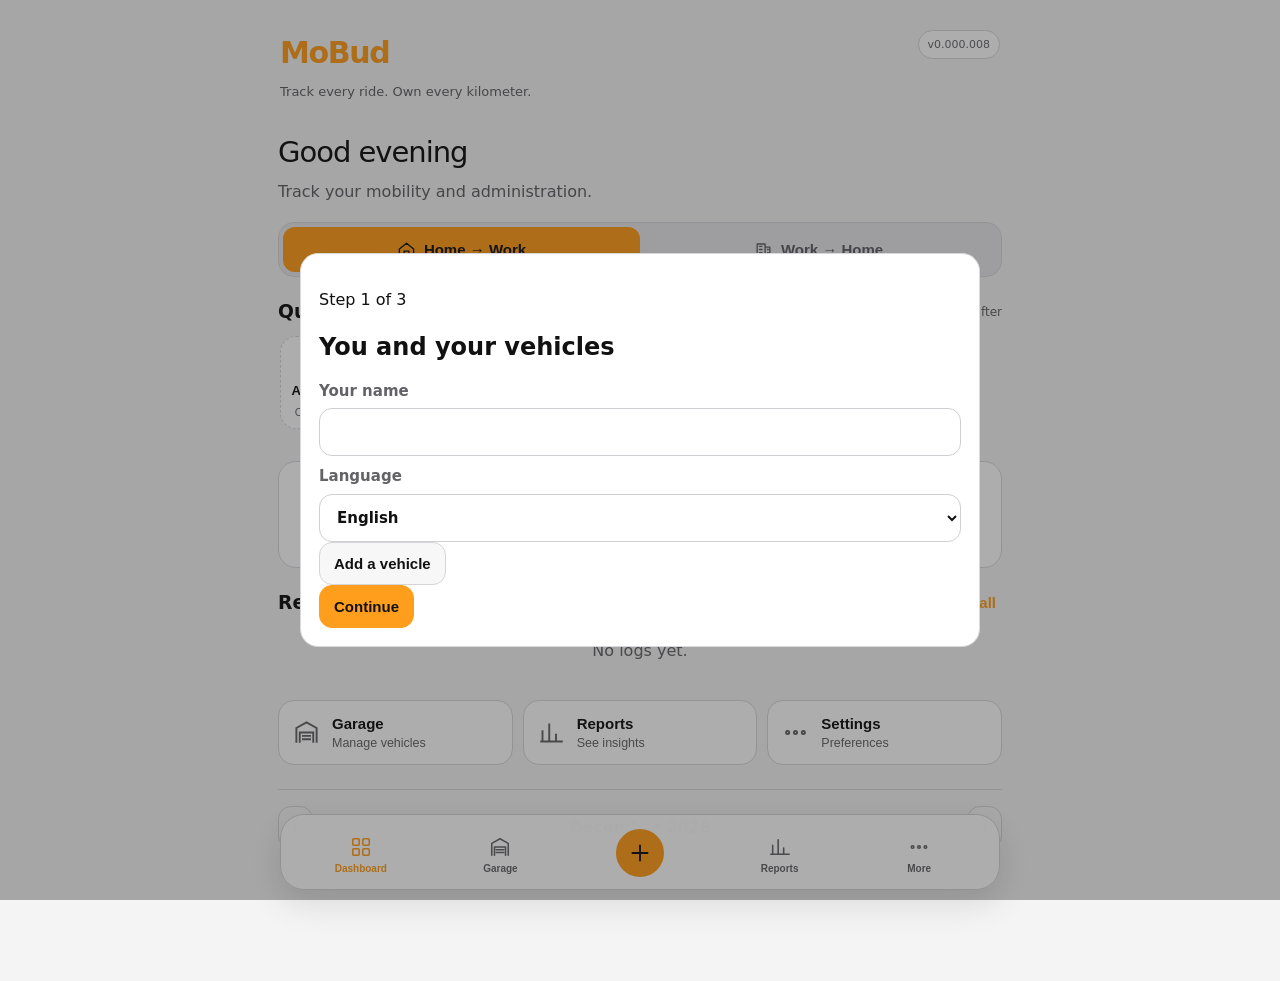
==== app/index.html @ 1fbdd33f "Launch v0.000.008 geoptimaliseerde patch voor google drive cross-device sync; visuele errors in all" ====
<!doctype html>
<html lang="en">
<head>
<meta charset="utf-8"><meta name="viewport" content="width=device-width,initial-scale=1,viewport-fit=cover">
<meta name="theme-color" content="#111111"><script>(function(){try{var keys=['mobud-production-data-v0.000.008','mobud-production-data-v0.000.007','mobud-production-data-v0.000.006','mobud-production-data'];var pref='system';for(var i=0;i<keys.length;i++){var raw=localStorage.getItem(keys[i]);if(raw){var data=JSON.parse(raw);pref=(data&&data.settings&&data.settings.theme)||'system';break;}}var resolved=pref==='system'?(window.matchMedia&&matchMedia('(prefers-color-scheme: light)').matches?'light':'dark'):pref;document.documentElement.setAttribute('data-theme',resolved);document.documentElement.setAttribute('data-theme-preference',pref);document.documentElement.style.colorScheme=resolved;}catch(e){}})();</script><meta name="apple-mobile-web-app-capable" content="yes"><meta name="apple-mobile-web-app-status-bar-style" content="black-translucent">
<title>MoBud · v0.000.008</title><link rel="manifest" href="./manifest.json"><link rel="stylesheet" href="./styles.css?v=008-hf4"><style id="desktop-container-hotfix">
@media (min-width:621px){
  #app.app-shell{width:100%!important;max-width:760px!important;margin-left:auto!important;margin-right:auto!important;}
}
</style>
<script src="https://accounts.google.com/gsi/client" async defer></script>
</head>
<body>
<div id="installBanner" class="install-banner hidden" role="region" aria-label="Install MoBud">
  <div class="install-banner__text">Installeer eenvoudig als app</div>
  <div class="install-banner__actions">
    <button id="installLater" class="install-banner__later" type="button">Later</button>
    <button id="installNow" class="install-banner__install" type="button">Installeren</button>
  </div>
</div>
<svg class="svg-sprite" aria-hidden="true" focusable="false"><defs>
<symbol id="i-home" viewBox="0 0 24 24"><path d="M3 11.5 12 4l9 7.5v8a1.5 1.5 0 0 1-1.5 1.5h-15A1.5 1.5 0 0 1 3 19.5z"/><path d="M9 21v-7h6v7"/></symbol>
<symbol id="i-building" viewBox="0 0 24 24"><path d="M4 21V5h10v16M14 9h6v12M7 8h3M7 12h3M7 16h3M17 12h1M17 16h1M2 21h20"/></symbol>
<symbol id="i-bike" viewBox="0 0 24 24"><circle cx="5.5" cy="17.5" r="3.5"/><circle cx="18.5" cy="17.5" r="3.5"/><path d="m5.5 17.5 4-8h4l5 8M8 13h7M9.5 9.5 8 7h3M13.5 9.5l2-2"/></symbol>
<symbol id="i-ebike" viewBox="0 0 24 24"><circle cx="5.5" cy="17.5" r="3.5"/><circle cx="18.5" cy="17.5" r="3.5"/><path d="m5.5 17.5 4-8h4l5 8M8 13h7"/><path d="m13 3-3 5h3l-2 4 5-6h-3z"/></symbol>
<symbol id="i-car" viewBox="0 0 24 24"><path d="m4 16 1.5-6h13L20 16v4H4zM7 10l2-4h6l2 4M7 16h.01M17 16h.01"/><path d="M5 20v1M19 20v1"/></symbol>
<symbol id="i-motorcycle" viewBox="0 0 24 24"><circle cx="5" cy="17" r="3"/><circle cx="19" cy="17" r="3"/><path d="M8 17h4l3-6h3M10 17l-2-7h5l3 7M6 8h4"/></symbol>
<symbol id="i-train" viewBox="0 0 24 24"><rect x="5" y="3" width="14" height="15" rx="3"/><path d="M8 7h8M8 12h.01M16 12h.01M8 21l2-3M16 18l2 3M7 21h10"/></symbol>
<symbol id="i-walk" viewBox="0 0 24 24"><circle cx="13" cy="4" r="2"/><path d="m11 9 3 2 2 4M11 9l-2 5-3 3M14 11l-2 5-1 5M16 15l3 4"/></symbol>
<symbol id="i-grid" viewBox="0 0 24 24"><rect x="3" y="3" width="7" height="7" rx="1"/><rect x="14" y="3" width="7" height="7" rx="1"/><rect x="3" y="14" width="7" height="7" rx="1"/><rect x="14" y="14" width="7" height="7" rx="1"/></symbol>
<symbol id="i-garage" viewBox="0 0 24 24"><path d="M3 21V8l9-5 9 5v13M6 21v-9h12v9M8 15h8M8 18h8"/></symbol>
<symbol id="i-chart" viewBox="0 0 24 24"><path d="M4 20V10M10 20V4M16 20v-7M22 20H2"/></symbol>
<symbol id="i-more" viewBox="0 0 24 24"><circle cx="5" cy="12" r="1.4"/><circle cx="12" cy="12" r="1.4"/><circle cx="19" cy="12" r="1.4"/></symbol>
<symbol id="i-plus" viewBox="0 0 24 24"><path d="M12 5v14M5 12h14"/></symbol>
<symbol id="i-clock" viewBox="0 0 24 24"><circle cx="12" cy="12" r="9"/><path d="M12 7v5l3 2"/></symbol>
<symbol id="i-road" viewBox="0 0 24 24"><path d="M8 21 10 3M16 21 14 3M12 19v-3M12 12V9M12 5V3"/></symbol>
<symbol id="i-receipt" viewBox="0 0 24 24"><path d="M6 3h12v18l-3-2-3 2-3-2-3 2zM9 8h6M9 12h6M9 16h4"/></symbol>
<symbol id="i-plane" viewBox="0 0 24 24"><path d="M2 16l20-8-7 7v5l-3 1-2-5-4 2z"/></symbol><symbol id="i-helicopter" viewBox="0 0 24 24"><path d="M4 14h13l3-3M7 14l2-5h6l3 5M3 18h15M12 9V5M7 5h10"/></symbol></defs></svg>

<div id="updateBanner" class="update-banner hidden"><strong>New MoBud version available</strong><button id="applyUpdate" class="primary small">Update now</button></div>
<div id="app" class="app-shell">
<header class="topbar"><div><p class="brand">MoBud</p><p class="tagline">Track every ride. Own every kilometer.</p></div><div class="top-actions"><span class="version-pill">v0.000.008</span></div></header>
<main>
<section id="screen-dashboard" class="screen active">
<div class="dashboard-intro"><p id="greeting" class="dashboard-greeting">Good morning</p><p class="muted">Track your mobility and administration.</p></div>
<div class="commute-panel" data-tutorial="commute-panel"><div class="segmented commute-segment"><button id="dirHomeWork" class="active" data-tutorial="direction-toggle"><svg><use href="#i-home"/></svg><span>Home → Work</span></button><button id="dirWorkHome"><svg><use href="#i-building"/></svg><span>Work → Home</span></button></div></div>
<section class="dashboard-section"><div class="section-head"><h3>Quick commute</h3><span class="muted microcopy">Tap once, adjust after</span></div><div id="quickVehicles" class="quick-vehicle-row" data-tutorial="quick-log"></div></section>
<section class="stats-strip"><div class="stat"><svg><use href="#i-road"/></svg><strong id="statKm">0</strong><span>This month</span></div><div class="stat"><svg><use href="#i-clock"/></svg><strong id="statTrips">0</strong><span>Trips</span></div><div class="stat"><svg><use href="#i-receipt"/></svg><strong id="statCost">€0</strong><span>Costs</span></div><div class="stat"><svg><use href="#i-receipt"/></svg><strong id="statReceipts">0</strong><span>Receipts</span></div></section>
<section class="recent-section"><div class="section-head"><h3>Recent rides</h3><button id="viewAllLogs" class="text-link" data-tutorial="open-calendar">View all</button></div><div id="recentList" class="recent-list empty-state">No logs yet.</div></section>
<div class="dashboard-links"><button class="dashboard-link" data-jump="garage"><svg><use href="#i-garage"/></svg><span><strong>Garage</strong><small>Manage vehicles</small></span></button><button class="dashboard-link" data-jump="stats"><svg><use href="#i-chart"/></svg><span><strong>Reports</strong><small>See insights</small></span></button><button class="dashboard-link" data-jump="settings"><svg><use href="#i-more"/></svg><span><strong>Settings</strong><small>Preferences</small></span></button></div>
<div class="month-switch compact-month"><button id="prevMonth" class="ghost">‹</button><strong id="currentMonthLabel"></strong><button id="nextMonth" class="ghost">›</button></div>
</section>

<section id="screen-log" class="screen"><div class="tabs card slim"><button class="tab active" data-tab="trip">Trip</button><button class="tab" data-tab="expense">Cost / receipt</button></div>
<form id="tripForm" data-tutorial="trip-form" class="card form active-form"><h2 id="tripFormTitle">Log trip</h2><input type="hidden" id="tripEditId"><label>Date<input type="date" id="tripDate" required></label><label>Vehicle<select id="tripVehicle"></select></label><div class="swap-row"><label>From<select id="tripFrom"></select></label><button type="button" id="swapTrip" class="ghost swap">⇄</button><label>To<select id="tripTo"></select></label></div><label id="tripFromOtherWrap" class="hidden">Other origin<input id="tripFromOther"></label><label id="tripToOtherWrap" class="hidden">Other destination<input id="tripToOther"></label><div class="two-col"><label>Distance<input type="number" min="0" step="0.1" id="tripKm" required></label><button type="button" id="calcRoute" class="secondary route-btn">Calculate route</button></div><label>Purpose<select id="tripPurpose"><option>Commute</option><option>Professional</option><option>Private</option><option>Recreational</option></select></label><label>Note<textarea id="tripNotes" rows="3"></textarea></label><div class="file-actions"><label class="secondary file-label">Choose file<input type="file" id="tripFile" accept="image/*,.pdf"></label><label class="secondary file-label">Take photo<input type="file" id="tripCamera" accept="image/*" capture="environment"></label></div><div id="tripAttachmentInfo" class="attachment-info hidden"></div><p class="legal-note">Keep the legally valid original ticket or invoice for the required retention period. A MoBud copy does not replace the original.</p><div class="hero-actions"><button class="primary" type="submit">Save trip</button><button id="cancelTripEdit" class="ghost hidden" type="button">Cancel</button></div></form>
<form id="expenseForm" data-tutorial="expense-form" class="card form"><h2 id="expenseFormTitle">Cost / receipt</h2><input type="hidden" id="expenseEditId"><label>Date<input type="date" id="expenseDate" required></label><label>Vehicle<select id="expenseVehicle"></select></label><label>Category<select id="expenseCategory"><option>Fuel / charging</option><option>Parking</option><option>Train</option><option>Bus / tram / metro</option><option>Maintenance</option><option>Repair</option><option>Fine</option><option>Insurance</option><option>Tax</option><option>Equipment / clothing</option><option>Purchase</option><option>Other</option></select></label><label>Amount<input type="number" min="0" step="0.01" id="expenseAmount" required></label><label>Supplier<input id="expenseSupplier"></label><label>Odometer / mileage<input type="number" min="0" step="0.1" id="expenseOdometer"></label><label>Note<textarea id="expenseNotes" rows="3"></textarea></label><div class="file-actions"><label class="secondary file-label">Choose file<input type="file" id="expenseFile" accept="image/*,.pdf"></label><label class="secondary file-label">Take photo<input type="file" id="expenseCamera" accept="image/*" capture="environment"></label></div><div id="expenseAttachmentInfo" class="attachment-info hidden"></div><p class="legal-note">Keep the legally valid original ticket or invoice for the required retention period. A MoBud copy does not replace the original.</p><div class="hero-actions"><button class="primary" type="submit">Save cost</button><button id="cancelExpenseEdit" class="ghost hidden" type="button">Cancel</button></div></form></section>

<section id="screen-calendar" class="screen"><div class="card"><div class="section-head"><button id="calPrev" class="ghost">‹</button><h2 id="calendarTitle"></h2><button id="calNext" class="ghost">›</button></div><div class="calendar-week"><span>Mo</span><span>Tu</span><span>We</span><span>Th</span><span>Fr</span><span>Sa</span><span>Su</span></div><div id="calendarGrid" class="calendar-grid"></div></div><div class="card"><h3 id="selectedDayTitle">Selected day</h3><div id="dayLogs" class="list"></div></div></section>

<section id="screen-garage" data-tutorial="garage-screen" class="screen"><div class="page-header"><div class="section-head"><div><h2>Garage</h2><p class="muted">Manage, filter and maintain your vehicles.</p></div><button id="addVehicleBtn" class="primary small">Add vehicle</button></div><div class="garage-filters"><select id="garageTypeFilter"><option value="all">All vehicle types</option><option value="bicycle">Bicycle</option><option value="ebike">Electric bicycle</option><option value="speed_pedelec">Speed pedelec</option><option value="car">Car</option><option value="van">Van</option><option value="motorcycle">Motorcycle</option><option value="scooter">Scooter / moped</option><option value="plane">Plane</option><option value="helicopter">Helicopter</option></select><select id="garagePowertrainFilter"><option value="all">All powertrains</option><option value="electric">Electric</option><option value="petrol">Petrol</option><option value="diesel">Diesel</option><option value="hybrid_petrol">Hybrid petrol</option><option value="hybrid_diesel">Hybrid diesel</option><option value="plug_in_hybrid">Plug-in hybrid</option><option value="lpg">LPG</option><option value="cng">CNG</option><option value="hydrogen">Hydrogen</option><option value="not_applicable">Not applicable</option></select></div></div><div id="garageList"></div></section>

<section id="screen-stats" data-tutorial="stats-screen" class="screen"><div class="page-header"><h2>Stats & reports</h2><p class="muted">Local overview. Your mobility data remains on this device or in your own Google Drive.</p></div><div id="statsContent"></div><div class="card"><h3>Export</h3><p class="legal-note">Keep original supporting documents. Reports and uploaded copies are administrative aids only and do not determine tax deductibility.</p><div class="hero-actions"><button id="printReport" class="primary">Print / PDF</button><button id="exportJson" data-tutorial="backup-export" class="secondary">Export backup</button><label class="secondary file-label">Import backup<input id="importJson" type="file" accept="application/json"></label></div></div></section>

<section id="screen-settings" data-tutorial="settings-screen" class="screen"><div class="page-header"><h2>Setup</h2><p class="muted">Preferences are saved automatically.</p><span id="autosaveStatus" class="autosave-status">Saved</span></div><div class="card"><label>Name<input id="settingName"></label><label>Language<select id="settingLanguage"><option value="en">English</option><option value="nl">Nederlands</option><option value="fr">Français</option><option value="de">Deutsch</option><option value="de-CH">Deutsch (Schweiz)</option><option value="it">Italiano</option><option value="es">Español</option><option value="pt">Português</option><option value="da">Dansk</option><option value="sv">Svenska</option><option value="no">Norsk</option><option value="pl">Polski</option></select></label><label>Country<select id="settingCountry"><option value="BE">Belgium</option><option value="NL">Netherlands</option><option value="FR">France</option><option value="DE">Germany</option><option value="CH">Switzerland</option><option value="IT">Italy</option><option value="ES">Spain</option><option value="PT">Portugal</option><option value="DK">Denmark</option><option value="SE">Sweden</option><option value="NO">Norway</option><option value="PL">Poland</option></select></label><label>Currency<select id="settingCurrency"><option value="€">Euro (€)</option><option value="£">Pound (£)</option><option value="kr">Krona (kr)</option></select></label><label>Distance unit<select id="settingUnit"><option value="km">Kilometres</option><option value="mi">Miles</option></select></label><label>Appearance<select id="settingTheme"><option value="system">Follow system</option><option value="dark">Always dark</option><option value="light">Always light</option></select></label></div>
<div class="card"><h3>Addresses</h3><div id="addressFields"></div></div>
<div class="card"><h3>Storage & Google Drive</h3><p id="storageStatus" class="muted"></p><p id="lastSyncStatus" class="sync-status hidden">Last sync: never</p><div class="hero-actions drive-actions"><button id="linkDrive" class="secondary">Link Google Drive</button><button id="syncDrive" class="secondary hidden">Synchronise now</button><button id="driveBackupCreate" class="secondary hidden">Backup maken</button><button id="driveBackupImport" class="secondary hidden">Backup importeren</button><button id="disconnectDrive" class="ghost hidden">Disconnect</button></div><p class="legal-note">Automatic sync runs when MoBud opens, after relevant changes and periodically while the app is active. Manual backups are separate recovery points.</p><p class="legal-note">Google Drive is optional. MoBud remains local-first. Your backup stays in your Google account. You manage storage accumulation and retention.</p></div>
<div class="card"><h3>Backup, reports & notifications</h3><label>Commute reminder<select id="commuteReminderMode"><option value="never">Never</option><option value="daily">Every day</option><option value="weekly">Once a week</option></select></label><div id="dailyReminderFields" class="two-col"><label>Daily time<input type="time" id="dailyReminderTime" value="19:00"></label><label>Weekly day<select id="weeklyReminderDay"><option value="0">Sunday</option><option value="1">Monday</option><option value="2">Tuesday</option><option value="3">Wednesday</option><option value="4">Thursday</option><option value="5">Friday</option><option value="6" selected>Saturday</option></select></label></div><label>Weekly time<input type="time" id="weeklyReminderTime" value="10:00"></label><p class="legal-note">Reminders are checked when MoBud is open. Reliable closed-app delivery will be added with push notifications.</p><label>Backup reminder<select id="backupFrequency"><option value="never">Never</option><option value="weekly">Weekly</option><option value="monthly">Monthly</option><option value="yearly">Yearly</option></select></label><label>Report reminder<select id="reportFrequency"><option value="never">Never</option><option value="monthly">Monthly</option><option value="yearly">Yearly</option></select></label><label class="check"><input type="checkbox" id="notifyUpdates"> MoBud updates and announcements</label><button id="checkUpdate" class="secondary">Check update</button></div>
<div class="card"><h3>Mobility providers</h3><p class="muted">Official national and regional operators for your selected country.</p><div id="mobilityProviderList" class="provider-list"></div></div><div class="card"><h3>Help & FAQ</h3><button id="replayTutorial" class="secondary">Replay tutorial</button><div id="faqList" class="faq-list"></div></div>
<div class="card"><h3>Feedback</h3><a class="secondary link-btn" href="mailto:studiosampersand@gmail.com?subject=MoBud%20idea">Send an idea</a><button id="requestBtn" class="secondary">Send request</button><button id="bugBtn" class="secondary">Report bug</button></div>
<div class="card support-card"><h3>A Studio Sampersand project</h3><p class="muted">No subscription, no adverts and no hidden revenue model — simply freeware to make your mobility administration easier. Want to support frequent updates? Buying me a coffee is entirely optional.</p><a class="secondary link-btn" href="https://buymeacoffee.com/studiosampersand" target="_blank" rel="noopener noreferrer">Buy me a coffee</a></div></section>
</main>
<nav class="bottom-nav"><button class="nav active" data-screen="dashboard"><svg><use href="#i-grid"/></svg><span>Dashboard</span></button><button class="nav" data-screen="garage" data-tutorial="nav-garage"><svg><use href="#i-garage"/></svg><span>Garage</span></button><button class="nav nav-add" data-screen="log" data-tutorial="nav-log"><svg><use href="#i-plus"/></svg><span>Log</span></button><button class="nav" data-screen="stats" data-tutorial="nav-stats"><svg><use href="#i-chart"/></svg><span>Reports</span></button><button class="nav" data-screen="settings" data-tutorial="nav-settings"><svg><use href="#i-more"/></svg><span>More</span></button></nav>
</div>
<div id="onboarding" class="modal hidden"><div class="modal-card"><div id="onboardingStep1" class="onboard-step"><p class="eyebrow">Step 1 of 3</p><h2>You and your vehicles</h2><label>Your name<input id="onboardName"></label><label>Language<select id="onboardLanguage"><option value="en">English</option><option value="nl">Nederlands</option><option value="fr">Français</option><option value="de">Deutsch</option><option value="de-CH">Deutsch (Schweiz)</option><option value="it">Italiano</option><option value="es">Español</option><option value="pt">Português</option><option value="da">Dansk</option><option value="sv">Svenska</option><option value="no">Norsk</option><option value="pl">Polski</option></select></label><div id="onboardVehicles"></div><button id="onboardAddVehicle" class="secondary">Add a vehicle</button><div class="modal-actions"><button id="onboardNext1" class="primary">Continue</button></div></div><div id="onboardingStep2" class="onboard-step hidden"><p class="eyebrow">Step 2 of 3</p><h2>Choose where your data lives</h2><p>MoBud is free, ad-free and does not store your trips, costs, addresses or files on MoBud servers.</p><label class="choice"><input type="radio" name="storageChoice" value="local" checked><strong>Keep everything local</strong><span>Only this device. Losing it or clearing browser data can erase your records.</span></label><label class="choice"><input type="radio" name="storageChoice" value="drive"><strong>Use Google Drive</strong><span>Back up to your own Drive and access the same backup on other devices. You manage Drive storage accumulation.</span></label><div class="modal-actions"><button id="onboardBack2" class="ghost">Back</button><button id="onboardNext2" class="primary">Continue</button></div></div><div id="onboardingStep3" class="onboard-step hidden"><p class="eyebrow">Step 3 of 3</p><h2>Reminders</h2><label>Commute reminder<select id="onboardCommuteReminder"><option value="never">No commute reminder</option><option value="daily">Every day at 19:00</option><option value="weekly">Saturday at 10:00</option></select></label><label>Backup reminder<select id="onboardBackup"><option value="never">No reminders</option><option value="weekly">Weekly</option><option value="monthly">Monthly</option><option value="yearly">Yearly</option></select></label><label>Report reminder<select id="onboardReport"><option value="never">No reminders</option><option value="monthly">Monthly</option><option value="yearly">Yearly</option></select></label><label class="check"><input type="checkbox" id="onboardNotify"> MoBud updates and announcements</label><div class="modal-actions"><button id="onboardBack3" class="ghost">Back</button><button id="finishOnboarding" class="primary">Enter MoBud</button></div></div></div></div>
<div id="vehicleModal" class="modal hidden"><form id="vehicleForm" class="modal-card"><h2 id="vehicleFormTitle">Add vehicle</h2><input type="hidden" id="vehicleId"><div class="two-col"><label>Type<select id="vehicleType"><option value="bicycle">Bicycle</option><option value="ebike">Electric bicycle</option><option value="speed_pedelec">Speed pedelec</option><option value="car">Car</option><option value="van">Van</option><option value="motorcycle">Motorcycle</option><option value="scooter">Scooter / moped</option><option value="plane">Plane</option><option value="helicopter">Helicopter</option><option value="other">Other vehicle</option></select></label><label>Powertrain / fuel<select id="vehiclePowertrain"><option value="not_applicable">Not applicable</option><option value="electric">Electric</option><option value="petrol">Petrol</option><option value="diesel">Diesel</option><option value="hybrid_petrol">Hybrid petrol</option><option value="hybrid_diesel">Hybrid diesel</option><option value="plug_in_hybrid">Plug-in hybrid</option><option value="lpg">LPG</option><option value="cng">CNG</option><option value="hydrogen">Hydrogen</option><option value="other">Other</option></select></label></div><label>Display name<input id="vehicleName" required placeholder="Lease bicycle work"></label><div class="two-col"><label>Brand<input id="vehicleBrand"></label><label>Model<input id="vehicleModel"></label></div><label class="check"><input type="checkbox" id="vehicleDefault"> Default vehicle of this type</label><details><summary>Optional details</summary><label>Bought from<input id="vehicleBoughtFrom"></label><label>Seller website<input type="url" id="vehicleSellerUrl"></label><button type="button" class="ghost small metadata-button" data-fetch-partner="seller" data-url-input="vehicleSellerUrl">Retrieve public contact details</button><label>Seller phone<input id="vehicleSellerPhone"></label><label>Seller address<input id="vehicleSellerAddress"></label><label>Lease partner<input id="vehicleLeasePartner"></label><label>Lease partner website<input type="url" id="vehicleLeaseUrl"></label><button type="button" class="ghost small metadata-button" data-fetch-partner="lease" data-url-input="vehicleLeaseUrl">Retrieve public contact details</button><label>Lease phone<input id="vehicleLeasePhone"></label><label>Lease address<input id="vehicleLeaseAddress"></label><div class="two-col"><label>Lease start<input type="date" id="vehicleLeaseStart"></label><label>Lease end<input type="date" id="vehicleLeaseEnd"></label></div><label>Maintenance provider<input id="vehicleMaintenanceProvider"></label><label>Maintenance website<input type="url" id="vehicleMaintenanceUrl"></label><button type="button" class="ghost small metadata-button" data-fetch-partner="maintenance" data-url-input="vehicleMaintenanceUrl">Retrieve public contact details</button><label>Maintenance contact<input id="vehicleMaintenanceContact"></label><label>Maintenance address<input id="vehicleMaintenanceAddress"></label><label>Insurance provider<input id="vehicleInsurance"></label><label>Insurance website<input type="url" id="vehicleInsuranceUrl"></label><button type="button" class="ghost small metadata-button" data-fetch-partner="insurance" data-url-input="vehicleInsuranceUrl">Retrieve public contact details</button><label>Insurance phone<input id="vehicleInsurancePhone"></label><label>Insurance address<input id="vehicleInsuranceAddress"></label><div class="two-col"><label>Maintenance every months<input type="number" min="0" id="vehicleMaintenanceMonths"></label><label>Maintenance every km<input type="number" min="0" id="vehicleMaintenanceKm"></label></div></details><div class="modal-actions"><button id="cancelVehicle" type="button" class="ghost">Cancel</button><button class="primary" type="submit">Save vehicle</button></div></form></div>
<div id="tutorial" class="tutorial hidden"><div id="tutorialSpot" class="tutorial-spot"></div><div class="tutorial-card"><p id="tutorialCount" class="eyebrow"></p><h3 id="tutorialTitle"></h3><p id="tutorialText"></p><div class="modal-actions"><button id="tutorialSkip" class="ghost">Skip</button><button id="tutorialNext" class="primary">Next</button></div></div></div>
<div id="otherDeviceModal" class="modal hidden"><div class="modal-card warning-modal"><h2>MoBud staat ook open op een ander apparaat</h2><p id="otherDeviceText">Je info staat nog open op een ander apparaat. Sluit deze eerst af voor je hier verdergaat om dataconflicten te vermijden.</p><div class="modal-actions"><button id="otherDeviceRecheck" class="secondary" type="button">Ander apparaat sluiten en opnieuw controleren</button><button id="otherDeviceContinue" class="ghost" type="button">Toch doorgaan</button></div></div></div>
<div id="feedbackModal" class="modal hidden"><form id="feedbackForm" class="modal-card"><h2 id="feedbackTitle">Report</h2><input type="hidden" id="feedbackType"><label>Title<input id="feedbackSubject" required></label><label>Description<textarea id="feedbackDescription" rows="5" required></textarea></label><label>Severity<select id="feedbackSeverity"><option>Cosmetic</option><option>Annoying</option><option>Feature unusable</option><option>Data-loss risk</option><option>App unusable</option></select></label><label>Email (optional)<input type="email" id="feedbackEmail"></label><label class="check"><input type="checkbox" id="feedbackContact"> You may contact me</label><p class="legal-note">Do not include addresses, receipts, vehicle identifiers or other private data.</p><div class="modal-actions"><button type="button" id="cancelFeedback" class="ghost">Cancel</button><button class="primary" type="submit">Send</button></div></form></div>
<div id="toast" class="toast hidden"></div><script src="config.js?v=008-hf4"></script><script src="i18n.js?v=008-hf4"></script><script src="app.js?v=008-hf4"></script>
</body></html>
---- app/styles.css ----
:root{--bg:#0f0f10;--surface:#171718;--surface-2:#1e1e20;--surface-3:#272729;--text:#f4f4f4;--muted:#9b9b9f;--line:#343437;--accent:#ff9d1c;--accent-strong:#ff8500;--accent-soft:rgba(255,157,28,.13);--good:#48c78e;--bad:#ff616a;--radius:18px;--shadow:0 18px 50px rgba(0,0,0,.28);font-family:Inter,ui-sans-serif,system-ui,-apple-system,BlinkMacSystemFont,"Segoe UI",sans-serif}*{box-sizing:border-box}html{background:var(--bg);color-scheme:dark}body{margin:0;background:var(--bg);color:var(--text);min-height:100vh}.svg-sprite{position:absolute;width:0;height:0;overflow:hidden}.app-shell{max-width:760px;margin:0 auto;padding:22px 18px 116px}.topbar{display:flex;align-items:flex-start;justify-content:space-between;gap:16px;padding:8px 2px 28px}.brand{margin:0;color:var(--accent);font-weight:900;font-size:30px;letter-spacing:-.045em}.tagline{margin:5px 0 0;color:var(--muted);font-size:13px}.top-actions{display:flex;align-items:center;gap:8px}.version-pill{color:var(--muted);font-size:11px;border:1px solid var(--line);padding:7px 9px;border-radius:999px}.icon-button{width:40px;height:40px;border:1px solid var(--line);border-radius:50%;background:var(--surface);color:var(--text)}.screen{display:none}.screen.active{display:block}.dashboard-intro{margin-bottom:18px}.dashboard-greeting{margin:0;font-size:29px;font-weight:520;letter-spacing:-.035em}.dashboard-intro .muted{margin:5px 0 0}.commute-panel{margin-bottom:24px}.segmented{display:grid;grid-template-columns:1fr 1fr;background:#121213;border:1px solid var(--line);padding:4px;border-radius:16px}.segmented button{display:flex;align-items:center;justify-content:center;gap:8px;border:0;background:transparent;color:var(--muted);padding:13px 12px;border-radius:12px;font-weight:800}.segmented button svg{width:19px;height:19px;fill:none;stroke:currentColor;stroke-width:1.7;stroke-linecap:round;stroke-linejoin:round}.segmented button.active{background:var(--accent);color:#141414}.dashboard-section,.recent-section{margin:0 0 24px}.section-head{display:flex;align-items:center;justify-content:space-between;gap:14px;margin-bottom:12px}.section-head h2,.section-head h3{margin:0}.microcopy{font-size:12px}.quick-vehicle-row{display:grid;grid-template-columns:repeat(6,minmax(72px,1fr));gap:10px;overflow-x:auto;padding-bottom:4px}.quick-tile{min-width:72px;min-height:84px;border:1px solid var(--line);border-radius:16px;background:var(--surface);color:var(--text);display:flex;flex-direction:column;align-items:center;justify-content:center;gap:8px;padding:10px}.quick-tile svg{width:28px;height:28px;fill:none;stroke:currentColor;stroke-width:1.6;stroke-linecap:round;stroke-linejoin:round}.quick-tile span{font-size:12px;font-weight:750}.quick-tile small{display:none}.quick-tile:first-child,.quick-tile:hover{border-color:var(--accent);color:var(--accent)}.stats-strip{display:grid;grid-template-columns:repeat(4,1fr);border:1px solid var(--line);background:var(--surface);border-radius:var(--radius);margin-bottom:24px;overflow:hidden}.stats-strip .stat{padding:17px 10px;text-align:center;border-right:1px solid var(--line)}.stats-strip .stat:last-child{border-right:0}.stats-strip svg{width:23px;height:23px;fill:none;stroke:var(--accent);stroke-width:1.7;margin-bottom:5px}.stats-strip strong{display:block;font-size:20px}.stats-strip span{display:block;color:var(--muted);font-size:10px;margin-top:4px}.text-link{border:0;background:none;color:var(--accent);font-weight:800}.recent-list{border:1px solid var(--line);border-radius:var(--radius);overflow:hidden;background:var(--surface)}.recent-list.list{display:block}.log-row{display:grid;grid-template-columns:auto 1fr auto;align-items:center;gap:12px;padding:13px 14px;border-bottom:1px solid var(--line);background:transparent}.log-row:last-child{border-bottom:0}.log-icon{width:42px;height:42px;border-radius:50%;display:grid;place-items:center;background:var(--surface-3);color:var(--text)}.log-row:first-child .log-icon{background:var(--accent);color:#111}.log-icon svg{width:23px;height:23px;fill:none;stroke:currentColor;stroke-width:1.7;stroke-linecap:round;stroke-linejoin:round}.log-main strong{font-size:14px;font-weight:760}.log-main small{display:block;color:var(--muted);font-size:12px;margin-top:4px}.log-side{text-align:right}.log-side strong{display:block;font-size:13px}.log-actions{display:flex;gap:5px;margin-top:6px;justify-content:flex-end}.log-actions button{font-size:10px;padding:4px 7px}.dashboard-links{display:grid;grid-template-columns:repeat(3,1fr);gap:10px;margin:24px 0}.dashboard-link{display:flex;align-items:center;gap:12px;text-align:left;border:1px solid var(--line);background:var(--surface);color:var(--text);border-radius:16px;padding:14px}.dashboard-link svg{width:27px;height:27px;fill:none;stroke:var(--muted);stroke-width:1.7}.dashboard-link span{display:grid}.dashboard-link small{color:var(--muted);margin-top:4px}.compact-month{display:flex;align-items:center;justify-content:space-between;border-top:1px solid var(--line);padding-top:16px;color:var(--muted)}.card,.modal-card{background:var(--surface);border:1px solid var(--line);border-radius:var(--radius);padding:18px;margin:14px 0;box-shadow:none}.modal-card{width:min(680px,calc(100vw - 24px));max-height:90vh;overflow:auto}.primary,.secondary,.ghost,.danger,.file-label,.link-btn{border-radius:13px;padding:12px 14px;color:var(--text);font-weight:800;cursor:pointer;font-size:14px;text-decoration:none;display:inline-flex;align-items:center;justify-content:center}.primary{background:var(--accent);border:1px solid var(--accent);color:#111}.secondary,.file-label,.link-btn{background:var(--surface-2);border:1px solid var(--line)}.ghost{background:transparent;border:1px solid var(--line)}.danger{background:rgba(255,97,106,.1);color:#ffb2b7;border:1px solid rgba(255,97,106,.28)}.small{padding:8px 10px;font-size:12px}.hidden{display:none!important}.muted,.legal-note{color:var(--muted);line-height:1.55}.legal-note{font-size:12px}.grid{display:grid;gap:10px}.hero-actions,.modal-actions{display:flex;align-items:center;justify-content:space-between;gap:10px;flex-wrap:wrap}.tabs{display:flex;gap:8px}.tab{flex:1;border:0;border-radius:12px;background:transparent;color:var(--muted);padding:12px;font-weight:800}.tab.active{background:var(--accent);color:#111}.form{display:none}.active-form{display:grid;gap:12px}.form h2{margin:0 0 6px}label{display:grid;gap:7px;color:var(--muted);font-size:13px;font-weight:750}input,select,textarea{width:100%;border:1px solid var(--line);border-radius:13px;background:#121213;color:var(--text);padding:13px;font:inherit;outline:none}.two-col,.swap-row{display:grid;grid-template-columns:1fr 1fr;gap:10px}.swap-row{grid-template-columns:1fr auto 1fr;align-items:end}.file-actions{display:flex;gap:10px;flex-wrap:wrap}.file-label input{display:none}.attachment-info{padding:10px;border-radius:12px;background:rgba(72,199,142,.08);border:1px solid rgba(72,199,142,.25);font-size:13px}.bottom-nav{position:fixed;left:50%;bottom:12px;transform:translateX(-50%);width:min(720px,calc(100% - 24px));display:grid;grid-template-columns:repeat(5,1fr);align-items:end;background:#101011;border:1px solid var(--line);border-radius:24px;padding:8px 10px 7px;z-index:50;box-shadow:var(--shadow)}.nav{border:0;background:transparent;color:var(--muted);border-radius:14px;padding:8px 4px;font-weight:800}.nav svg{display:block;margin:0 auto 5px;width:22px;height:22px;fill:none;stroke:currentColor;stroke-width:1.7;stroke-linecap:round;stroke-linejoin:round}.nav span{display:block;font-size:10px}.nav.active{color:var(--accent)}.nav-add{width:58px;height:58px;border-radius:50%;background:var(--accent);color:#111!important;justify-self:center;margin-top:-25px;border:5px solid #101011}.nav-add svg{width:26px;height:26px;margin:0 auto}.nav-add span{display:none}.calendar-week,.calendar-grid{display:grid;grid-template-columns:repeat(7,1fr);gap:7px}.calendar-week span{text-align:center;color:var(--muted);font-size:11px;padding:6px}.cal-day{aspect-ratio:1;border:1px solid var(--line);border-radius:13px;background:#141415;color:#67676b;display:flex;flex-direction:column;align-items:center;justify-content:center;font-weight:800}.cal-day.filled{background:var(--accent);color:#111}.cal-day.selected{outline:2px solid var(--text)}.cal-day.today{box-shadow:inset 0 0 0 1px var(--accent)}.garage-card{position:relative}.vehicle-title{display:flex;align-items:center;gap:12px}.vehicle-icon{width:46px;height:46px;border-radius:50%;display:grid;place-items:center;background:var(--surface-3);color:var(--accent)}.vehicle-icon svg{width:25px;height:25px;fill:none;stroke:currentColor;stroke-width:1.7}.vehicle-meta{display:grid;grid-template-columns:repeat(2,1fr);gap:8px;margin:12px 0}.vehicle-meta div{background:#141415;padding:10px;border-radius:12px}.vehicle-meta small{display:block;color:var(--muted)}.default-badge{display:inline-block;padding:5px 8px;border-radius:999px;border:1px solid var(--accent);color:var(--accent);font-size:10px;font-weight:800}.faq-item{border-bottom:1px solid var(--line);padding:12px 0}.faq-item button{width:100%;text-align:left;background:none;border:0;color:var(--text);font-weight:800;padding:0}.faq-answer{color:var(--muted);padding-top:8px;line-height:1.5}.modal{position:fixed;inset:0;background:rgba(0,0,0,.74);display:flex;align-items:center;justify-content:center;padding:12px;z-index:100}.tutorial{position:fixed;inset:0;background:rgba(0,0,0,.2);z-index:120}.tutorial-card{position:fixed;left:12px;right:12px;bottom:20px;max-width:520px;margin:auto;background:var(--surface);border:1px solid var(--line);border-radius:18px;padding:18px}.tutorial-spot{position:fixed;border:2px solid var(--accent);border-radius:16px;box-shadow:0 0 0 9999px rgba(0,0,0,.62);pointer-events:none;transition:.2s}.update-banner{position:sticky;top:0;z-index:90;background:var(--accent);color:#111;padding:10px 14px;display:flex;justify-content:center;align-items:center;gap:12px}.toast{position:fixed;left:50%;bottom:100px;transform:translateX(-50%);background:var(--text);color:#111;padding:11px 15px;border-radius:999px;font-weight:900;z-index:150}.empty-state{color:var(--muted);text-align:center;padding:16px}.maintenance-timeline{position:relative;height:82px;margin:22px 10px 8px}.timeline-track{position:absolute;left:0;right:0;top:34px;height:4px;border-radius:999px;background:#343437}.timeline-point{position:absolute;top:17px;transform:translateX(-50%);text-align:center;white-space:nowrap;font-size:10px;color:var(--muted)}.timeline-point b{display:block;transform:translateY(-15px)}.timeline-point i{display:block;font-style:normal;font-size:17px;color:var(--accent)}.timeline-point.start{transform:none}.timeline-point.maintenance i{color:var(--accent)}.timeline-point.current i{color:var(--text)}.timeline-point.due{opacity:.42}.topbar small{display:block;margin-top:3px}@media(max-width:620px){.app-shell{padding:18px 12px 112px}.quick-vehicle-row{grid-template-columns:repeat(6,78px)}.dashboard-links{grid-template-columns:1fr 1fr 1fr}.dashboard-link{padding:12px 9px;display:grid;gap:8px}.stats-strip .stat{padding:14px 5px}.stats-strip strong{font-size:17px}.two-col{grid-template-columns:1fr}.vehicle-meta{grid-template-columns:1fr}.swap-row{grid-template-columns:1fr auto 1fr}}@media(max-width:420px){.dashboard-links{grid-template-columns:1fr}.dashboard-greeting{font-size:25px}.tagline{max-width:230px}}@media print{body{background:#fff;color:#111}.topbar,.bottom-nav,.update-banner,#screen-dashboard,#screen-log,#screen-calendar,#screen-garage,#screen-settings,.hero-actions{display:none!important}.app-shell{max-width:none;padding:0}.screen{display:none!important}#screen-stats{display:block!important}.card{background:#fff;color:#111;border:0}.muted,.legal-note{color:#444!important}}
.garage-filters{display:grid;grid-template-columns:1fr 1fr;gap:10px;margin-top:14px}
@media(max-width:520px){.garage-filters{grid-template-columns:1fr}}


/* v0.000.005 beta hotfix 1 */
:root{font-size:16px}
body{font-size:16px}
p{font-size:1rem;line-height:1.55}
label{font-size:.875rem}
button,.primary,.secondary,.ghost,.danger,.file-label,.link-btn{font-size:.9375rem}
.muted{color:#a9a9ad}
.quick-vehicle-row{display:flex;gap:12px;overflow-x:auto;overflow-y:hidden;scroll-snap-type:x proximity;scrollbar-width:thin;padding:2px 2px 10px;-webkit-overflow-scrolling:touch}
.quick-tile{flex:0 0 96px;min-width:96px;max-width:96px;scroll-snap-align:start}
.quick-tile span{display:block;width:100%;overflow:hidden;text-overflow:ellipsis;white-space:nowrap;font-size:.875rem}
.quick-tile small{display:block;width:100%;overflow:hidden;text-overflow:ellipsis;white-space:nowrap;color:var(--muted);font-size:.6875rem;text-transform:capitalize}
.add-garage-tile{border-style:dashed}
.tutorial-card p{font-size:1rem}
html[data-theme="light"]{--bg:#f4f4f4;--surface:#ffffff;--surface-2:#f7f7f7;--surface-3:#e9e9e9;--text:#171717;--muted:#626267;--line:#dedede;--shadow:0 18px 50px rgba(20,20,20,.12)}
html[data-theme="light"] body{background:var(--bg);color:var(--text)}
html[data-theme="light"] input,html[data-theme="light"] select,html[data-theme="light"] textarea{background:#fff;color:#171717}
html[data-theme="light"] .bottom-nav{background:#fff}
html[data-theme="light"] .nav-add{border-color:#fff}
html[data-theme="light"] .cal-day{background:#fafafa;color:#76767b}
html[data-theme="light"] .vehicle-meta div{background:#f7f7f7}
@media(max-width:620px){.quick-vehicle-row{display:flex;grid-template-columns:none}.quick-tile{flex-basis:94px;min-width:94px;max-width:94px}}


/* v0.000.005 beta hotfix 2: full-width installation banner */
.install-banner{position:sticky;top:0;z-index:10000;width:100%;box-sizing:border-box;display:flex;align-items:center;justify-content:space-between;gap:12px;padding:12px max(16px,env(safe-area-inset-right)) 12px max(16px,env(safe-area-inset-left));background:linear-gradient(90deg,#ff9f1a 0%,#f7b32b 100%);color:#111;border:0;border-bottom:1px solid rgba(0,0,0,.18);box-shadow:0 8px 24px rgba(0,0,0,.22)}
.install-banner.hidden{display:none!important}.install-banner__text{font-size:16px;font-weight:800;line-height:1.2;letter-spacing:-.01em}.install-banner__actions{display:flex;align-items:center;gap:8px;flex:0 0 auto}.install-banner__later,.install-banner__install{min-height:40px;border-radius:12px;padding:9px 13px;font:inherit;font-size:14px;font-weight:800;cursor:pointer}.install-banner__later{border:1px solid rgba(17,17,17,.22);background:transparent;color:#111}.install-banner__install{border:1px solid #111;background:#111;color:#f4f4f4}@media(max-width:420px){.install-banner{padding-top:10px;padding-bottom:10px}.install-banner__text{font-size:15px}.install-banner__later,.install-banner__install{padding:8px 10px}}

/* v0.000.005 beta hotfix 3: reports layout and mobility mix */
.stats-kpi-grid{display:grid;grid-template-columns:repeat(2,minmax(0,1fr));gap:12px}
.stat-summary-row{display:flex;align-items:center;justify-content:space-between;gap:18px;min-height:82px;margin:0}
.stat-summary-row span{font-size:1rem;color:var(--text)}
.stat-summary-row strong{font-size:1.12rem;text-align:right;white-space:nowrap}
.usage-mix-card .section-head{margin-bottom:18px}.usage-mix-card h3,.impact-card h3{margin:0}.usage-mix-card .muted{margin:5px 0 0}
.usage-mix-layout{display:grid;grid-template-columns:170px minmax(0,1fr);align-items:center;gap:22px}
.usage-donut{width:160px;aspect-ratio:1;border-radius:50%;display:grid;place-items:center;background:var(--usage-gradient,conic-gradient(var(--line) 0 100%));position:relative}
.usage-donut:after{content:"";position:absolute;inset:28px;border-radius:50%;background:var(--surface);border:1px solid var(--line)}
.usage-donut>div{position:relative;z-index:1;display:grid;text-align:center}.usage-donut strong{font-size:1.55rem}.usage-donut span{font-size:.75rem;color:var(--muted)}
.usage-legend{display:grid;gap:10px}.usage-legend-row{display:grid;grid-template-columns:12px minmax(0,1fr) auto;align-items:center;gap:10px}.usage-dot{width:10px;height:10px;border-radius:50%}.usage-name{overflow:hidden;text-overflow:ellipsis;white-space:nowrap;color:var(--text)}.usage-legend-row strong{white-space:nowrap}
.vehicle-distance-list{display:grid;gap:2px;margin-top:12px}.vehicle-distance-row{display:grid;grid-template-columns:38px minmax(0,1fr) auto;align-items:center;gap:12px;padding:12px 0;border-bottom:1px solid var(--line)}.vehicle-distance-row:last-child{border-bottom:0}.vehicle-distance-icon{width:38px;height:38px;border-radius:12px;background:var(--surface-3);color:var(--accent);display:grid;place-items:center}.vehicle-distance-icon svg{width:23px;height:23px;fill:none;stroke:currentColor;stroke-width:1.7;stroke-linecap:round;stroke-linejoin:round}.vehicle-distance-name{overflow:hidden;text-overflow:ellipsis;white-space:nowrap}.vehicle-distance-row strong{text-align:right;white-space:nowrap}
.impact-row{display:flex;align-items:center;justify-content:space-between;gap:16px;padding:12px 0;border-bottom:1px solid var(--line)}.impact-row strong{white-space:nowrap;text-align:right}.impact-card .muted{margin-bottom:0}
@media(max-width:560px){.stats-kpi-grid{grid-template-columns:1fr}.usage-mix-layout{grid-template-columns:1fr}.usage-donut{width:150px;margin:0 auto}.stat-summary-row{min-height:72px}}

/* v0.000.006: complete light mode and localisation polish */
html[data-theme="light"]{color-scheme:light;--bg:#f4f4f4;--surface:#ffffff;--surface-2:#f8f8f8;--surface-3:#ececec;--text:#171717;--muted:#66666b;--line:#d8d8dc;--accent:#ff9d1c;--accent-strong:#f18700;--accent-soft:rgba(255,157,28,.14);--good:#198754;--bad:#c9343f;--shadow:0 14px 38px rgba(25,25,25,.10)}
html[data-theme="light"],html[data-theme="light"] body{background:var(--bg);color:var(--text)}
html[data-theme="light"] .topbar,html[data-theme="light"] .screen,html[data-theme="light"] main{color:var(--text)}
html[data-theme="light"] .card,html[data-theme="light"] .modal-card,html[data-theme="light"] .recent-list,html[data-theme="light"] .quick-tile,html[data-theme="light"] .dashboard-link,html[data-theme="light"] .stats-strip,html[data-theme="light"] .tutorial-card{background:var(--surface);border-color:var(--line);color:var(--text)}
html[data-theme="light"] .segmented{background:#ebebed;border-color:var(--line)}
html[data-theme="light"] input,html[data-theme="light"] select,html[data-theme="light"] textarea{background:#fff;color:var(--text);border-color:var(--line)}
html[data-theme="light"] .secondary,html[data-theme="light"] .file-label,html[data-theme="light"] .link-btn{background:var(--surface-2);border-color:var(--line);color:var(--text)}
html[data-theme="light"] .ghost{color:var(--text);border-color:var(--line)}
html[data-theme="light"] .bottom-nav{background:rgba(255,255,255,.96);border-color:var(--line);box-shadow:0 16px 45px rgba(35,35,35,.14)}
html[data-theme="light"] .nav-add{border-color:#fff}
html[data-theme="light"] .log-row,html[data-theme="light"] .faq-item,html[data-theme="light"] .vehicle-distance-row,html[data-theme="light"] .impact-row{border-color:var(--line)}
html[data-theme="light"] .log-icon,html[data-theme="light"] .vehicle-icon,html[data-theme="light"] .vehicle-distance-icon{background:var(--surface-3)}
html[data-theme="light"] .cal-day{background:#fff;color:#77777c;border-color:var(--line)}
html[data-theme="light"] .vehicle-meta div{background:var(--surface-2)}
html[data-theme="light"] .timeline-track{background:#d7d7da}
html[data-theme="light"] .usage-donut:after{background:var(--surface)}
html[data-theme="light"] .modal{background:rgba(18,18,20,.42)}
html[data-theme="light"] .tutorial-spot{box-shadow:0 0 0 9999px rgba(20,20,22,.46)}
html[data-theme="light"] .toast{background:#171717;color:#fff}
html[data-theme="light"] .version-pill{background:#fff}
html[data-theme="light"] .compact-month{border-color:var(--line)}
html[data-theme="light"] .install-banner{color:#111}
#settingLanguage,#onboardLanguage{min-height:48px}

/* v0.000.006 beta 2 — explicit full light theme */
html[data-theme="light"] body,
html[data-theme="light"] #app,
html[data-theme="light"] .app-shell,
html[data-theme="light"] main,
html[data-theme="light"] .screen{background:#f4f4f4!important;color:#171717!important}
html[data-theme="light"] .topbar{background:#f4f4f4!important;color:#171717!important}
html[data-theme="light"] .card,
html[data-theme="light"] .modal-card,
html[data-theme="light"] .recent-list,
html[data-theme="light"] .quick-tile,
html[data-theme="light"] .dashboard-link,
html[data-theme="light"] .stats-strip,
html[data-theme="light"] .tutorial-card,
html[data-theme="light"] .garage-card{background:#fff!important;color:#171717!important;border-color:#d8d8dc!important}
html[data-theme="light"] .segmented{background:#e9e9eb!important;border-color:#d8d8dc!important}
html[data-theme="light"] .segmented button:not(.active){color:#5f6065!important}
html[data-theme="light"] .recent-list,
html[data-theme="light"] .log-row,
html[data-theme="light"] .faq-item,
html[data-theme="light"] .vehicle-distance-row,
html[data-theme="light"] .impact-row,
html[data-theme="light"] .stats-strip .stat,
html[data-theme="light"] .compact-month{border-color:#d8d8dc!important}
html[data-theme="light"] .log-icon,
html[data-theme="light"] .vehicle-icon,
html[data-theme="light"] .vehicle-distance-icon,
html[data-theme="light"] .vehicle-meta div{background:#eeeeef!important}
html[data-theme="light"] input,
html[data-theme="light"] select,
html[data-theme="light"] textarea{background:#fff!important;color:#171717!important;border-color:#cfcfd3!important}
html[data-theme="light"] .secondary,
html[data-theme="light"] .file-label,
html[data-theme="light"] .link-btn,
html[data-theme="light"] .ghost{background:#f7f7f8!important;color:#171717!important;border-color:#d5d5d8!important}
html[data-theme="light"] .bottom-nav{background:rgba(255,255,255,.98)!important;border-color:#d4d4d8!important;box-shadow:0 12px 35px rgba(20,20,20,.13)!important}
html[data-theme="light"] .nav-add{border-color:#fff!important}
html[data-theme="light"] .version-pill{background:#fff!important;color:#68686d!important;border-color:#d8d8dc!important}
html[data-theme="light"] .muted,
html[data-theme="light"] .legal-note,
html[data-theme="light"] label,
html[data-theme="light"] .tagline{color:#66666b!important}
html[data-theme="light"] .cal-day{background:#fff!important;color:#65656a!important;border-color:#d8d8dc!important}
html[data-theme="light"] .cal-day.filled{background:var(--accent)!important;color:#111!important}
html[data-theme="light"] .usage-donut:after{background:#fff!important}
html[data-theme="light"] .timeline-track{background:#d5d5d8!important}
html[data-theme="light"] .modal{background:rgba(20,20,22,.35)!important}
html[data-theme="light"] .tutorial-spot{box-shadow:0 0 0 9999px rgba(20,20,22,.42)!important}
html[data-theme="light"] .toast{background:#171717!important;color:#fff!important}

/* v0.000.007 layout, forms and accessibility */
.page-header{margin:8px 0 18px;padding:0 2px}.page-header h2{font-size:clamp(26px,4vw,34px);margin:0 0 7px}.page-header .section-head{align-items:flex-end}.autosave-status{display:inline-block;margin-top:8px;color:var(--accent);font-weight:800;opacity:0;transition:.2s}.autosave-status.visible{opacity:1}
label{display:block;font-size:15px;font-weight:700;line-height:1.35}.form label+label,.modal-card label+label,.card label+label{margin-top:10px}label>input,label>select,label>textarea{margin-top:7px}input[type="checkbox"],input[type="radio"]{width:auto!important;min-width:20px;height:20px;padding:0!important;margin:1px 0 0!important;accent-color:var(--accent);flex:0 0 auto}label.check,label.choice{display:flex!important;align-items:flex-start!important;gap:12px!important;margin-top:14px!important}.check+details,.choice+details,label+details{margin-top:16px}details{border-top:1px solid var(--line);padding-top:14px}details summary{cursor:pointer;font-weight:800;padding:8px 0 14px}
select{padding-right:48px!important;background-position:right 16px center!important}.address-record{border:1px solid var(--line);border-radius:16px;padding:14px;margin:12px 0}.address-record label:first-child{margin-bottom:10px}.address-add-actions,.provider-list{display:flex;gap:10px;flex-wrap:wrap;margin-top:12px}.metadata-button{margin:8px 0 12px}.faq-all{margin-top:14px}.quick-vehicle-row{display:flex!important;gap:10px;overflow-x:auto;scroll-snap-type:x proximity;padding-bottom:8px}.quick-tile{flex:0 0 92px;scroll-snap-align:start}.quick-tile span{max-width:78px;white-space:nowrap;overflow:hidden;text-overflow:ellipsis;font-size:13px}
.bottom-nav{bottom:max(10px,env(safe-area-inset-bottom))!important;min-height:76px}.screen{padding-bottom:14px}.app-shell{padding-bottom:calc(118px + env(safe-area-inset-bottom))!important}
html[data-theme="light"] body{background:#f4f4f4!important;color:#1a1a1a!important}html[data-theme="light"] .card,html[data-theme="light"] .modal-card,html[data-theme="light"] .recent-list,html[data-theme="light"] .stats-strip,html[data-theme="light"] .quick-tile,html[data-theme="light"] .dashboard-link{background:#fff!important;color:#1a1a1a!important}html[data-theme="light"] input,html[data-theme="light"] select,html[data-theme="light"] textarea{background:#f7f7f7!important;color:#171717!important;border-color:#d8d8dc!important}html[data-theme="light"] .bottom-nav{background:rgba(255,255,255,.98)!important;color:#222!important}html[data-theme="light"] .cal-day,html[data-theme="light"] .vehicle-meta div{background:#fafafa!important;color:#666!important}
@media(max-width:620px){.page-header .section-head{align-items:flex-start;gap:12px}.page-header .section-head .primary{align-self:flex-start}.modal-card{padding:18px 16px}.bottom-nav{width:calc(100% - 20px)!important}.quick-tile{flex-basis:88px}}


/* v0.000.008 — mobile stability, responsive FAQ and Drive sync UI */
html,body{width:100%;max-width:100%;overflow-x:hidden}main,.screen,#screen-garage{max-width:100%;min-width:0}.garage-card,.garage-card .section-head,.vehicle-title,.vehicle-title>div,.vehicle-meta,.maintenance-timeline,.timeline-scale{min-width:0;max-width:100%}.garage-card{overflow:hidden}.vehicle-title h3,.vehicle-title strong,.vehicle-title p{overflow-wrap:anywhere}.faq-list,.faq-item,.faq-item button,.faq-answer{width:100%;max-width:100%;min-width:0}.faq-item button,.faq-answer{white-space:normal;overflow-wrap:anywhere;word-break:normal}.faq-answer .small{width:auto;max-width:100%;margin-top:10px}.sync-status{display:inline-flex;align-items:center;gap:7px;margin:2px 0 14px;padding:7px 10px;border:1px solid var(--line);border-radius:999px;color:var(--muted);font-size:12px}.sync-status:before{content:"";width:7px;height:7px;border-radius:50%;background:var(--good)}.drive-actions{justify-content:flex-start}.warning-modal{max-width:560px}
@media(max-width:620px){.app-shell{padding-left:12px;padding-right:12px}.bottom-nav{left:10px!important;right:10px!important;width:auto!important;max-width:none!important;transform:none!important;margin:0!important}.garage-filters{display:grid!important;grid-template-columns:minmax(0,1fr)!important}.garage-card .section-head{align-items:flex-start;flex-direction:column}.garage-card .section-head>.log-actions{width:100%;justify-content:flex-start;flex-wrap:wrap}.vehicle-title{width:100%;align-items:flex-start}.vehicle-meta{grid-template-columns:minmax(0,1fr) minmax(0,1fr)}.timeline-labels{display:grid!important;grid-template-columns:repeat(4,minmax(0,1fr))!important;gap:4px}.timeline-labels>*{min-width:0;overflow:hidden;text-overflow:ellipsis;white-space:nowrap}.timeline-labels>*:last-child{text-align:right}.faq-item{padding:12px 0}.faq-item button{display:block;text-align:left;padding-right:4px}.faq-answer{padding-right:2px}.drive-actions>*{width:100%}.warning-modal .modal-actions>*{width:100%}}

/* v0.000.008 hotfix 1 — robust full-interface theme switching */
html[data-theme="light"],body[data-theme="light"]{color-scheme:light!important;background:#f4f4f4!important;color:#111!important}
body[data-theme="light"] .app-shell,body[data-theme="light"] main,body[data-theme="light"] .screen,body[data-theme="light"] .topbar{background:#f4f4f4!important;color:#111!important}
body[data-theme="light"] .card,body[data-theme="light"] .garage-card,body[data-theme="light"] .modal-card,body[data-theme="light"] .recent-list,body[data-theme="light"] .quick-tile,body[data-theme="light"] .dashboard-link,body[data-theme="light"] .stats-strip,body[data-theme="light"] .tutorial-card{background:#fff!important;color:#111!important;border-color:#d8d8dc!important}
body[data-theme="light"] input,body[data-theme="light"] select,body[data-theme="light"] textarea{background:#fff!important;color:#111!important;border-color:#cfcfd3!important}
body[data-theme="light"] .bottom-nav{background:rgba(255,255,255,.98)!important;border-color:#d4d4d8!important}
body[data-theme="light"] .secondary,body[data-theme="light"] .file-label,body[data-theme="light"] .link-btn,body[data-theme="light"] .ghost{background:#f7f7f8!important;color:#111!important;border-color:#d5d5d8!important}
body[data-theme="light"] .muted,body[data-theme="light"] .legal-note,body[data-theme="light"] label,body[data-theme="light"] .tagline{color:#626267!important}

@media (max-width:600px){
  html,body{width:100%;max-width:100%;overflow-x:hidden}
  .app-shell,main,.screen,#screen-garage{width:100%;max-width:100%;min-width:0;overflow-x:hidden}
  .bottom-nav{left:12px!important;right:12px!important;width:auto!important;transform:none!important}
  .garage-card,.vehicle-title,.vehicle-meta,.timeline,.timeline-labels,.faq-item,.faq-answer{min-width:0;max-width:100%}
  .faq-item button,.faq-answer{white-space:normal!important;overflow-wrap:anywhere;word-break:normal}
  .timeline-labels{display:grid;grid-template-columns:repeat(4,minmax(0,1fr));gap:4px}
  .timeline-labels>*{min-width:0;overflow:hidden;text-overflow:ellipsis;white-space:nowrap}
  .timeline-labels>*:last-child{text-align:right}
}

/* v0.000.008 hotfix 3 — restore the v0.000.007 desktop container */
@media (min-width:621px){
  #app.app-shell{
    width:100%!important;
    max-width:760px!important;
    margin-left:auto!important;
    margin-right:auto!important;
  }
}

/* v0.000.008 hotfix 4 — cache-busted desktop container */
@media (min-width:621px){#app.app-shell{width:100%!important;max-width:760px!important;margin-inline:auto!important;}}
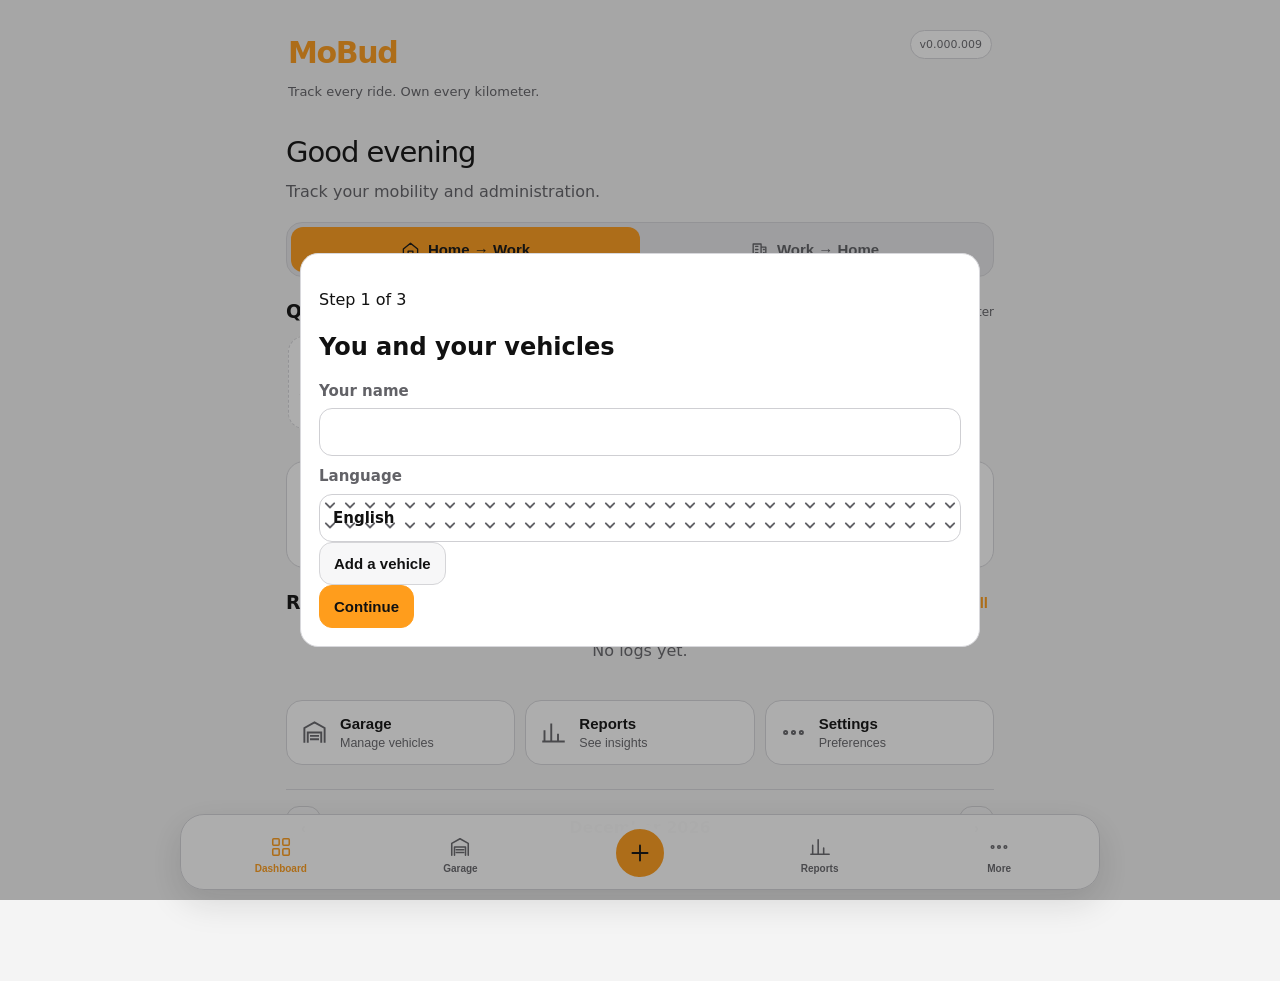
==== commit 5fec3785: "hotfix voor hardnekkige styling errors" ====
--- a/app/index.html
+++ b/app/index.html
@@ -2,8 +2,10 @@
 <html lang="en">
 <head>
 <meta charset="utf-8"><meta name="viewport" content="width=device-width,initial-scale=1,viewport-fit=cover">
-<meta name="theme-color" content="#111111"><script>(function(){try{var keys=['mobud-production-data-v0.000.008','mobud-production-data-v0.000.007','mobud-production-data-v0.000.006','mobud-production-data'];var pref='system';for(var i=0;i<keys.length;i++){var raw=localStorage.getItem(keys[i]);if(raw){var data=JSON.parse(raw);pref=(data&&data.settings&&data.settings.theme)||'system';break;}}var resolved=pref==='system'?(window.matchMedia&&matchMedia('(prefers-color-scheme: light)').matches?'light':'dark'):pref;document.documentElement.setAttribute('data-theme',resolved);document.documentElement.setAttribute('data-theme-preference',pref);document.documentElement.style.colorScheme=resolved;}catch(e){}})();</script><meta name="apple-mobile-web-app-capable" content="yes"><meta name="apple-mobile-web-app-status-bar-style" content="black-translucent">
-<title>MoBud · v0.000.008</title><link rel="manifest" href="./manifest.json"><link rel="stylesheet" href="./styles.css?v=008-hf4"><style id="desktop-container-hotfix">
+<meta name="referrer" content="no-referrer">
+<meta http-equiv="Permissions-Policy" content="camera=(self), geolocation=(), microphone=(), payment=(), usb=()">
+<meta name="theme-color" content="#111111"><script>(function(){try{var keys=['mobud-production-data-v0.000.009','mobud-production-data-v0.000.008','mobud-production-data-v0.000.007','mobud-production-data-v0.000.006','mobud-production-data'];var pref='system';for(var i=0;i<keys.length;i++){var raw=localStorage.getItem(keys[i]);if(raw){var data=JSON.parse(raw);pref=(data&&data.settings&&data.settings.theme)||'system';break;}}var resolved=pref==='system'?(window.matchMedia&&matchMedia('(prefers-color-scheme: light)').matches?'light':'dark'):pref;document.documentElement.setAttribute('data-theme',resolved);document.documentElement.setAttribute('data-theme-preference',pref);document.documentElement.style.colorScheme=resolved;}catch(e){}})();</script><meta name="apple-mobile-web-app-capable" content="yes"><meta name="apple-mobile-web-app-status-bar-style" content="black-translucent">
+<title>MoBud · v0.000.009</title><link rel="manifest" href="./manifest.json"><link rel="stylesheet" href="./styles.css?v=0092"><style id="desktop-container-hotfix">
 @media (min-width:621px){
   #app.app-shell{width:100%!important;max-width:760px!important;margin-left:auto!important;margin-right:auto!important;}
 }
@@ -39,7 +41,7 @@
 
 <div id="updateBanner" class="update-banner hidden"><strong>New MoBud version available</strong><button id="applyUpdate" class="primary small">Update now</button></div>
 <div id="app" class="app-shell">
-<header class="topbar"><div><p class="brand">MoBud</p><p class="tagline">Track every ride. Own every kilometer.</p></div><div class="top-actions"><span class="version-pill">v0.000.008</span></div></header>
+<header class="topbar"><div><p class="brand">MoBud</p><p class="tagline"><span data-no-i18n>Track every ride. Own every kilometer.</span></p></div><div class="top-actions"><span class="version-pill">v0.000.009</span></div></header>
 <main>
 <section id="screen-dashboard" class="screen active">
 <div class="dashboard-intro"><p id="greeting" class="dashboard-greeting">Good morning</p><p class="muted">Track your mobility and administration.</p></div>
@@ -52,8 +54,8 @@
 </section>
 
 <section id="screen-log" class="screen"><div class="tabs card slim"><button class="tab active" data-tab="trip">Trip</button><button class="tab" data-tab="expense">Cost / receipt</button></div>
-<form id="tripForm" data-tutorial="trip-form" class="card form active-form"><h2 id="tripFormTitle">Log trip</h2><input type="hidden" id="tripEditId"><label>Date<input type="date" id="tripDate" required></label><label>Vehicle<select id="tripVehicle"></select></label><div class="swap-row"><label>From<select id="tripFrom"></select></label><button type="button" id="swapTrip" class="ghost swap">⇄</button><label>To<select id="tripTo"></select></label></div><label id="tripFromOtherWrap" class="hidden">Other origin<input id="tripFromOther"></label><label id="tripToOtherWrap" class="hidden">Other destination<input id="tripToOther"></label><div class="two-col"><label>Distance<input type="number" min="0" step="0.1" id="tripKm" required></label><button type="button" id="calcRoute" class="secondary route-btn">Calculate route</button></div><label>Purpose<select id="tripPurpose"><option>Commute</option><option>Professional</option><option>Private</option><option>Recreational</option></select></label><label>Note<textarea id="tripNotes" rows="3"></textarea></label><div class="file-actions"><label class="secondary file-label">Choose file<input type="file" id="tripFile" accept="image/*,.pdf"></label><label class="secondary file-label">Take photo<input type="file" id="tripCamera" accept="image/*" capture="environment"></label></div><div id="tripAttachmentInfo" class="attachment-info hidden"></div><p class="legal-note">Keep the legally valid original ticket or invoice for the required retention period. A MoBud copy does not replace the original.</p><div class="hero-actions"><button class="primary" type="submit">Save trip</button><button id="cancelTripEdit" class="ghost hidden" type="button">Cancel</button></div></form>
-<form id="expenseForm" data-tutorial="expense-form" class="card form"><h2 id="expenseFormTitle">Cost / receipt</h2><input type="hidden" id="expenseEditId"><label>Date<input type="date" id="expenseDate" required></label><label>Vehicle<select id="expenseVehicle"></select></label><label>Category<select id="expenseCategory"><option>Fuel / charging</option><option>Parking</option><option>Train</option><option>Bus / tram / metro</option><option>Maintenance</option><option>Repair</option><option>Fine</option><option>Insurance</option><option>Tax</option><option>Equipment / clothing</option><option>Purchase</option><option>Other</option></select></label><label>Amount<input type="number" min="0" step="0.01" id="expenseAmount" required></label><label>Supplier<input id="expenseSupplier"></label><label>Odometer / mileage<input type="number" min="0" step="0.1" id="expenseOdometer"></label><label>Note<textarea id="expenseNotes" rows="3"></textarea></label><div class="file-actions"><label class="secondary file-label">Choose file<input type="file" id="expenseFile" accept="image/*,.pdf"></label><label class="secondary file-label">Take photo<input type="file" id="expenseCamera" accept="image/*" capture="environment"></label></div><div id="expenseAttachmentInfo" class="attachment-info hidden"></div><p class="legal-note">Keep the legally valid original ticket or invoice for the required retention period. A MoBud copy does not replace the original.</p><div class="hero-actions"><button class="primary" type="submit">Save cost</button><button id="cancelExpenseEdit" class="ghost hidden" type="button">Cancel</button></div></form></section>
+<form id="tripForm" data-tutorial="trip-form" class="card form active-form"><h2 id="tripFormTitle">Log trip</h2><input type="hidden" id="tripEditId"><label>Date<input type="date" id="tripDate" required></label><label>Vehicle<select id="tripVehicle"></select></label><div class="swap-row"><label>From<select id="tripFrom"></select></label><button type="button" id="swapTrip" class="ghost swap">⇄</button><label>To<select id="tripTo"></select></label></div><label id="tripFromOtherWrap" class="hidden">Other origin<input id="tripFromOther" autocomplete="off" placeholder="Start typing and select an address"><div class="suggestions" id="tripFromOtherSuggestions"></div></label><label id="tripToOtherWrap" class="hidden">Other destination<input id="tripToOther" autocomplete="off" placeholder="Start typing and select an address"><div class="suggestions" id="tripToOtherSuggestions"></div></label><div class="two-col"><label>Distance<input type="number" min="0" step="0.1" id="tripKm" required></label><button type="button" id="calcRoute" class="secondary route-btn">Calculate route</button></div><label>Purpose<select id="tripPurpose"><option value="Commute">Commute</option><option value="Professional">Professional</option><option value="Private">Private</option><option value="Recreational">Recreational</option></select></label><label>Note<textarea id="tripNotes" rows="3"></textarea></label><div class="file-actions"><label class="secondary file-label">Choose file<input type="file" id="tripFile" accept="image/*,.pdf"></label><label class="secondary file-label">Take photo<input type="file" id="tripCamera" accept="image/*" capture="environment"></label></div><div id="tripAttachmentInfo" class="attachment-info hidden"></div><p class="legal-note">Keep the legally valid original ticket or invoice for the required retention period. A MoBud copy does not replace the original.</p><div class="hero-actions"><button class="primary" type="submit">Save trip</button><button id="cancelTripEdit" class="ghost hidden" type="button">Cancel</button></div></form>
+<form id="expenseForm" data-tutorial="expense-form" class="card form"><h2 id="expenseFormTitle">Cost / receipt</h2><input type="hidden" id="expenseEditId"><label>Date<input type="date" id="expenseDate" required></label><label>Vehicle<select id="expenseVehicle"></select></label><label>Category<select id="expenseCategory"><option value="Fuel / charging">Fuel / charging</option><option value="Parking">Parking</option><option value="Train">Train</option><option value="Bus / tram / metro">Bus / tram / metro</option><option value="Maintenance">Maintenance</option><option value="Repair">Repair</option><option value="Fine">Fine</option><option value="Insurance">Insurance</option><option value="Tax">Tax</option><option value="Equipment / clothing">Equipment / clothing</option><option value="Purchase">Purchase</option><option value="Other">Other</option></select></label><label>Amount<input type="number" min="0" step="0.01" id="expenseAmount" required></label><label>Supplier<input id="expenseSupplier"></label><label>Odometer / mileage<input type="number" min="0" step="0.1" id="expenseOdometer"></label><label>Note<textarea id="expenseNotes" rows="3"></textarea></label><div class="file-actions"><label class="secondary file-label">Choose file<input type="file" id="expenseFile" accept="image/*,.pdf"></label><label class="secondary file-label">Take photo<input type="file" id="expenseCamera" accept="image/*" capture="environment"></label></div><div id="expenseAttachmentInfo" class="attachment-info hidden"></div><p class="legal-note">Keep the legally valid original ticket or invoice for the required retention period. A MoBud copy does not replace the original.</p><div class="hero-actions"><button class="primary" type="submit">Save cost</button><button id="cancelExpenseEdit" class="ghost hidden" type="button">Cancel</button></div></form></section>
 
 <section id="screen-calendar" class="screen"><div class="card"><div class="section-head"><button id="calPrev" class="ghost">‹</button><h2 id="calendarTitle"></h2><button id="calNext" class="ghost">›</button></div><div class="calendar-week"><span>Mo</span><span>Tu</span><span>We</span><span>Th</span><span>Fr</span><span>Sa</span><span>Su</span></div><div id="calendarGrid" class="calendar-grid"></div></div><div class="card"><h3 id="selectedDayTitle">Selected day</h3><div id="dayLogs" class="list"></div></div></section>
 
@@ -72,9 +74,9 @@
 <nav class="bottom-nav"><button class="nav active" data-screen="dashboard"><svg><use href="#i-grid"/></svg><span>Dashboard</span></button><button class="nav" data-screen="garage" data-tutorial="nav-garage"><svg><use href="#i-garage"/></svg><span>Garage</span></button><button class="nav nav-add" data-screen="log" data-tutorial="nav-log"><svg><use href="#i-plus"/></svg><span>Log</span></button><button class="nav" data-screen="stats" data-tutorial="nav-stats"><svg><use href="#i-chart"/></svg><span>Reports</span></button><button class="nav" data-screen="settings" data-tutorial="nav-settings"><svg><use href="#i-more"/></svg><span>More</span></button></nav>
 </div>
 <div id="onboarding" class="modal hidden"><div class="modal-card"><div id="onboardingStep1" class="onboard-step"><p class="eyebrow">Step 1 of 3</p><h2>You and your vehicles</h2><label>Your name<input id="onboardName"></label><label>Language<select id="onboardLanguage"><option value="en">English</option><option value="nl">Nederlands</option><option value="fr">Français</option><option value="de">Deutsch</option><option value="de-CH">Deutsch (Schweiz)</option><option value="it">Italiano</option><option value="es">Español</option><option value="pt">Português</option><option value="da">Dansk</option><option value="sv">Svenska</option><option value="no">Norsk</option><option value="pl">Polski</option></select></label><div id="onboardVehicles"></div><button id="onboardAddVehicle" class="secondary">Add a vehicle</button><div class="modal-actions"><button id="onboardNext1" class="primary">Continue</button></div></div><div id="onboardingStep2" class="onboard-step hidden"><p class="eyebrow">Step 2 of 3</p><h2>Choose where your data lives</h2><p>MoBud is free, ad-free and does not store your trips, costs, addresses or files on MoBud servers.</p><label class="choice"><input type="radio" name="storageChoice" value="local" checked><strong>Keep everything local</strong><span>Only this device. Losing it or clearing browser data can erase your records.</span></label><label class="choice"><input type="radio" name="storageChoice" value="drive"><strong>Use Google Drive</strong><span>Back up to your own Drive and access the same backup on other devices. You manage Drive storage accumulation.</span></label><div class="modal-actions"><button id="onboardBack2" class="ghost">Back</button><button id="onboardNext2" class="primary">Continue</button></div></div><div id="onboardingStep3" class="onboard-step hidden"><p class="eyebrow">Step 3 of 3</p><h2>Reminders</h2><label>Commute reminder<select id="onboardCommuteReminder"><option value="never">No commute reminder</option><option value="daily">Every day at 19:00</option><option value="weekly">Saturday at 10:00</option></select></label><label>Backup reminder<select id="onboardBackup"><option value="never">No reminders</option><option value="weekly">Weekly</option><option value="monthly">Monthly</option><option value="yearly">Yearly</option></select></label><label>Report reminder<select id="onboardReport"><option value="never">No reminders</option><option value="monthly">Monthly</option><option value="yearly">Yearly</option></select></label><label class="check"><input type="checkbox" id="onboardNotify"> MoBud updates and announcements</label><div class="modal-actions"><button id="onboardBack3" class="ghost">Back</button><button id="finishOnboarding" class="primary">Enter MoBud</button></div></div></div></div>
-<div id="vehicleModal" class="modal hidden"><form id="vehicleForm" class="modal-card"><h2 id="vehicleFormTitle">Add vehicle</h2><input type="hidden" id="vehicleId"><div class="two-col"><label>Type<select id="vehicleType"><option value="bicycle">Bicycle</option><option value="ebike">Electric bicycle</option><option value="speed_pedelec">Speed pedelec</option><option value="car">Car</option><option value="van">Van</option><option value="motorcycle">Motorcycle</option><option value="scooter">Scooter / moped</option><option value="plane">Plane</option><option value="helicopter">Helicopter</option><option value="other">Other vehicle</option></select></label><label>Powertrain / fuel<select id="vehiclePowertrain"><option value="not_applicable">Not applicable</option><option value="electric">Electric</option><option value="petrol">Petrol</option><option value="diesel">Diesel</option><option value="hybrid_petrol">Hybrid petrol</option><option value="hybrid_diesel">Hybrid diesel</option><option value="plug_in_hybrid">Plug-in hybrid</option><option value="lpg">LPG</option><option value="cng">CNG</option><option value="hydrogen">Hydrogen</option><option value="other">Other</option></select></label></div><label>Display name<input id="vehicleName" required placeholder="Lease bicycle work"></label><div class="two-col"><label>Brand<input id="vehicleBrand"></label><label>Model<input id="vehicleModel"></label></div><label class="check"><input type="checkbox" id="vehicleDefault"> Default vehicle of this type</label><details><summary>Optional details</summary><label>Bought from<input id="vehicleBoughtFrom"></label><label>Seller website<input type="url" id="vehicleSellerUrl"></label><button type="button" class="ghost small metadata-button" data-fetch-partner="seller" data-url-input="vehicleSellerUrl">Retrieve public contact details</button><label>Seller phone<input id="vehicleSellerPhone"></label><label>Seller address<input id="vehicleSellerAddress"></label><label>Lease partner<input id="vehicleLeasePartner"></label><label>Lease partner website<input type="url" id="vehicleLeaseUrl"></label><button type="button" class="ghost small metadata-button" data-fetch-partner="lease" data-url-input="vehicleLeaseUrl">Retrieve public contact details</button><label>Lease phone<input id="vehicleLeasePhone"></label><label>Lease address<input id="vehicleLeaseAddress"></label><div class="two-col"><label>Lease start<input type="date" id="vehicleLeaseStart"></label><label>Lease end<input type="date" id="vehicleLeaseEnd"></label></div><label>Maintenance provider<input id="vehicleMaintenanceProvider"></label><label>Maintenance website<input type="url" id="vehicleMaintenanceUrl"></label><button type="button" class="ghost small metadata-button" data-fetch-partner="maintenance" data-url-input="vehicleMaintenanceUrl">Retrieve public contact details</button><label>Maintenance contact<input id="vehicleMaintenanceContact"></label><label>Maintenance address<input id="vehicleMaintenanceAddress"></label><label>Insurance provider<input id="vehicleInsurance"></label><label>Insurance website<input type="url" id="vehicleInsuranceUrl"></label><button type="button" class="ghost small metadata-button" data-fetch-partner="insurance" data-url-input="vehicleInsuranceUrl">Retrieve public contact details</button><label>Insurance phone<input id="vehicleInsurancePhone"></label><label>Insurance address<input id="vehicleInsuranceAddress"></label><div class="two-col"><label>Maintenance every months<input type="number" min="0" id="vehicleMaintenanceMonths"></label><label>Maintenance every km<input type="number" min="0" id="vehicleMaintenanceKm"></label></div></details><div class="modal-actions"><button id="cancelVehicle" type="button" class="ghost">Cancel</button><button class="primary" type="submit">Save vehicle</button></div></form></div>
+<div id="vehicleModal" class="modal hidden"><form id="vehicleForm" class="modal-card"><h2 id="vehicleFormTitle">Add vehicle</h2><input type="hidden" id="vehicleId"><div class="two-col"><label>Type<select id="vehicleType"><option value="bicycle">Bicycle</option><option value="ebike">Electric bicycle</option><option value="speed_pedelec">Speed pedelec</option><option value="car">Car</option><option value="van">Van</option><option value="motorcycle">Motorcycle</option><option value="scooter">Scooter / moped</option><option value="plane">Plane</option><option value="helicopter">Helicopter</option><option value="other">Other vehicle</option></select></label><label>Powertrain / fuel<select id="vehiclePowertrain"><option value="not_applicable">Not applicable</option><option value="electric">Electric</option><option value="petrol">Petrol</option><option value="diesel">Diesel</option><option value="hybrid_petrol">Hybrid petrol</option><option value="hybrid_diesel">Hybrid diesel</option><option value="plug_in_hybrid">Plug-in hybrid</option><option value="lpg">LPG</option><option value="cng">CNG</option><option value="hydrogen">Hydrogen</option><option value="other">Other</option></select></label></div><label>Display name<input id="vehicleName" required placeholder="Lease bicycle work"></label><div class="two-col"><label>Brand<input id="vehicleBrand"></label><label>Model<input id="vehicleModel"></label></div><label>Current odometer / mileage<input type="number" min="0" step="0.1" id="vehicleCurrentOdometer" placeholder="e.g. 50124"></label><label class="check"><input type="checkbox" id="vehicleDefault"> Default vehicle of this type</label><details><summary>Optional details</summary><label>Bought from<input id="vehicleBoughtFrom"></label><label>Seller website<input type="url" id="vehicleSellerUrl"></label><button type="button" class="ghost small metadata-button" data-fetch-partner="seller" data-url-input="vehicleSellerUrl">Retrieve public contact details</button><label>Seller phone<input id="vehicleSellerPhone"></label><label>Seller address<input id="vehicleSellerAddress"></label><label>Lease partner<input id="vehicleLeasePartner"></label><label>Lease partner website<input type="url" id="vehicleLeaseUrl"></label><button type="button" class="ghost small metadata-button" data-fetch-partner="lease" data-url-input="vehicleLeaseUrl">Retrieve public contact details</button><label>Lease phone<input id="vehicleLeasePhone"></label><label>Lease address<input id="vehicleLeaseAddress"></label><div class="two-col"><label>Lease start<input type="date" id="vehicleLeaseStart"></label><label>Lease end<input type="date" id="vehicleLeaseEnd"></label></div><label>Maintenance provider<input id="vehicleMaintenanceProvider"></label><label>Maintenance website<input type="url" id="vehicleMaintenanceUrl"></label><button type="button" class="ghost small metadata-button" data-fetch-partner="maintenance" data-url-input="vehicleMaintenanceUrl">Retrieve public contact details</button><label>Maintenance contact<input id="vehicleMaintenanceContact"></label><label>Maintenance address<input id="vehicleMaintenanceAddress"></label><label>Insurance provider<input id="vehicleInsurance"></label><label>Insurance website<input type="url" id="vehicleInsuranceUrl"></label><button type="button" class="ghost small metadata-button" data-fetch-partner="insurance" data-url-input="vehicleInsuranceUrl">Retrieve public contact details</button><label>Insurance phone<input id="vehicleInsurancePhone"></label><label>Insurance address<input id="vehicleInsuranceAddress"></label><div class="two-col"><label>Maintenance every months<input type="number" min="0" id="vehicleMaintenanceMonths"></label><label>Maintenance every km<input type="number" min="0" id="vehicleMaintenanceKm"></label></div></details><div class="modal-actions"><button id="cancelVehicle" type="button" class="ghost">Cancel</button><button class="primary" type="submit">Save vehicle</button></div></form></div>
 <div id="tutorial" class="tutorial hidden"><div id="tutorialSpot" class="tutorial-spot"></div><div class="tutorial-card"><p id="tutorialCount" class="eyebrow"></p><h3 id="tutorialTitle"></h3><p id="tutorialText"></p><div class="modal-actions"><button id="tutorialSkip" class="ghost">Skip</button><button id="tutorialNext" class="primary">Next</button></div></div></div>
 <div id="otherDeviceModal" class="modal hidden"><div class="modal-card warning-modal"><h2>MoBud staat ook open op een ander apparaat</h2><p id="otherDeviceText">Je info staat nog open op een ander apparaat. Sluit deze eerst af voor je hier verdergaat om dataconflicten te vermijden.</p><div class="modal-actions"><button id="otherDeviceRecheck" class="secondary" type="button">Ander apparaat sluiten en opnieuw controleren</button><button id="otherDeviceContinue" class="ghost" type="button">Toch doorgaan</button></div></div></div>
-<div id="feedbackModal" class="modal hidden"><form id="feedbackForm" class="modal-card"><h2 id="feedbackTitle">Report</h2><input type="hidden" id="feedbackType"><label>Title<input id="feedbackSubject" required></label><label>Description<textarea id="feedbackDescription" rows="5" required></textarea></label><label>Severity<select id="feedbackSeverity"><option>Cosmetic</option><option>Annoying</option><option>Feature unusable</option><option>Data-loss risk</option><option>App unusable</option></select></label><label>Email (optional)<input type="email" id="feedbackEmail"></label><label class="check"><input type="checkbox" id="feedbackContact"> You may contact me</label><p class="legal-note">Do not include addresses, receipts, vehicle identifiers or other private data.</p><div class="modal-actions"><button type="button" id="cancelFeedback" class="ghost">Cancel</button><button class="primary" type="submit">Send</button></div></form></div>
-<div id="toast" class="toast hidden"></div><script src="config.js?v=008-hf4"></script><script src="i18n.js?v=008-hf4"></script><script src="app.js?v=008-hf4"></script>
+<div id="feedbackModal" class="modal hidden"><form id="feedbackForm" class="modal-card"><h2 id="feedbackTitle">Report</h2><input type="hidden" id="feedbackType"><label>Title<input id="feedbackSubject" required></label><label>Description<textarea id="feedbackDescription" rows="5" required></textarea></label><label>Severity<select id="feedbackSeverity"><option value="Cosmetic">Cosmetic</option><option value="Annoying">Annoying</option><option value="Feature unusable">Feature unusable</option><option value="Data-loss risk">Data-loss risk</option><option value="App unusable">App unusable</option></select></label><label>Email (optional)<input type="email" id="feedbackEmail"></label><label class="check"><input type="checkbox" id="feedbackContact"> You may contact me</label><p class="legal-note">Do not include addresses, receipts, vehicle identifiers or other private data.</p><div class="modal-actions"><button type="button" id="cancelFeedback" class="ghost">Cancel</button><button class="primary" type="submit">Send</button></div></form></div>
+<div id="toast" class="toast hidden"></div><script src="config.js?v=0091"></script><script src="i18n.js?v=0091"></script><script src="app.js?v=0091"></script>
 </body></html>
--- a/app/styles.css
+++ b/app/styles.css
@@ -165,3 +165,98 @@
 
 /* v0.000.008 hotfix 4 — cache-busted desktop container */
 @media (min-width:621px){#app.app-shell{width:100%!important;max-width:760px!important;margin-inline:auto!important;}}
+
+/* v0.000.008 hotfix 5: editable addresses and country providers */
+.address-editor{border:1px solid var(--border);border-radius:16px;padding:14px;margin:12px 0;background:var(--surface-elevated)}
+.address-editor-head{display:grid;grid-template-columns:minmax(0,1fr) auto;gap:10px;align-items:end}
+.address-editor label{margin:0 0 10px}.address-editor-head label{margin:0}
+.provider-list{display:grid;gap:10px}.provider-item{display:flex;align-items:center;justify-content:space-between;gap:12px;padding:12px 0;border-bottom:1px solid var(--border)}
+.provider-item:last-child{border-bottom:0}.provider-item strong,.provider-item small{display:block}.provider-item small{color:var(--muted);margin-top:3px}.provider-actions{display:flex;gap:6px;flex-wrap:wrap;justify-content:flex-end}
+@media(max-width:620px){.address-editor-head{grid-template-columns:1fr}.provider-item{align-items:flex-start;flex-direction:column}.provider-actions{justify-content:flex-start}}
+
+
+/* v0.000.009 maintenance and responsive-control refinements */
+*,*::before,*::after{box-sizing:border-box}
+select{
+  appearance:none;-webkit-appearance:none;-moz-appearance:none;
+  padding-right:46px!important;
+  background-image:url("data:image/svg+xml,%3Csvg xmlns='http://www.w3.org/2000/svg' width='18' height='18' viewBox='0 0 24 24' fill='none' stroke='%23a9a9ad' stroke-width='2.2' stroke-linecap='round' stroke-linejoin='round'%3E%3Cpath d='m6 9 6 6 6-6'/%3E%3C/svg%3E")!important;
+  background-repeat:no-repeat!important;background-position:right 16px center!important;background-size:18px 18px!important;
+}
+.faq-list,.faq-item,.faq-item button,.faq-answer{width:100%;max-width:100%;min-width:0}
+.faq-item{overflow:hidden}
+.faq-item button{position:relative;display:flex!important;align-items:flex-start;justify-content:space-between;gap:14px;padding:2px 44px 2px 0!important;white-space:normal!important;overflow-wrap:anywhere;text-align:left}
+.faq-item button>span:first-child{min-width:0;max-width:100%}
+.faq-chevron{position:absolute;right:14px;top:50%;width:10px;height:10px;border-right:2px solid currentColor;border-bottom:2px solid currentColor;transform:translateY(-70%) rotate(45deg);transition:transform .18s ease;opacity:.7}
+.faq-item.open .faq-chevron{transform:translateY(-25%) rotate(225deg)}
+.faq-answer{padding-right:14px!important;overflow-wrap:anywhere}
+.maintenance-summary{display:flex;align-items:flex-start;justify-content:space-between;gap:12px;margin:14px 0 8px;padding:12px 14px;border:1px solid var(--line);border-radius:13px;background:var(--surface-2)}
+.maintenance-summary span{font-weight:800;min-width:0;overflow-wrap:anywhere}
+.maintenance-summary small{color:var(--muted);text-align:right;white-space:nowrap}
+@media(max-width:620px){
+  .faq-list,.faq-item,.faq-item button,.faq-answer{width:100%!important;max-width:100%!important;min-width:0!important}
+  .faq-item button{padding-right:44px!important}
+  .maintenance-summary{flex-direction:column}
+  .maintenance-summary small{text-align:left;white-space:normal}
+}
+
+
+/* v0.000.009 odo + universal select-chevron patch */
+select{
+  -webkit-appearance:none!important;
+  -moz-appearance:none!important;
+  appearance:none!important;
+  min-height:48px;
+  padding-right:48px!important;
+  background-image:url("data:image/svg+xml,%3Csvg xmlns='http://www.w3.org/2000/svg' width='20' height='20' viewBox='0 0 24 24' fill='none' stroke='%239b9b9f' stroke-width='2.25' stroke-linecap='round' stroke-linejoin='round'%3E%3Cpath d='m7 10 5 5 5-5'/%3E%3C/svg%3E")!important;
+  background-repeat:no-repeat!important;
+  background-position:calc(100% - 15px) 50%!important;
+  background-size:20px 20px!important;
+  background-origin:border-box!important;
+}
+select::-ms-expand{display:none}
+html[data-theme="light"] select,body[data-theme="light"] select{
+  background-image:url("data:image/svg+xml,%3Csvg xmlns='http://www.w3.org/2000/svg' width='20' height='20' viewBox='0 0 24 24' fill='none' stroke='%23626267' stroke-width='2.25' stroke-linecap='round' stroke-linejoin='round'%3E%3Cpath d='m7 10 5 5 5-5'/%3E%3C/svg%3E")!important;
+}
+
+/* v0.000.009 responsive hotfix: time pickers, mobile FAQ width and landscape tablets */
+input[type="time"]{
+  -webkit-appearance:none;
+  appearance:none;
+  min-height:48px;
+  padding-right:48px!important;
+  background-image:url("data:image/svg+xml,%3Csvg xmlns='http://www.w3.org/2000/svg' width='20' height='20' viewBox='0 0 24 24' fill='none' stroke='%239b9b9f' stroke-width='2.25' stroke-linecap='round' stroke-linejoin='round'%3E%3Cpath d='m7 10 5 5 5-5'/%3E%3C/svg%3E")!important;
+  background-repeat:no-repeat!important;
+  background-position:calc(100% - 15px) 50%!important;
+  background-size:20px 20px!important;
+  cursor:pointer;
+}
+input[type="time"]::-webkit-calendar-picker-indicator{
+  position:absolute;
+  inset:0;
+  width:100%;
+  height:100%;
+  opacity:0;
+  cursor:pointer;
+}
+html[data-theme="light"] input[type="time"],body[data-theme="light"] input[type="time"]{
+  background-image:url("data:image/svg+xml,%3Csvg xmlns='http://www.w3.org/2000/svg' width='20' height='20' viewBox='0 0 24 24' fill='none' stroke='%23626267' stroke-width='2.25' stroke-linecap='round' stroke-linejoin='round'%3E%3Cpath d='m7 10 5 5 5-5'/%3E%3C/svg%3E")!important;
+}
+@media(max-width:620px){
+  .faq-list{width:min(100%,540px)!important;max-width:540px!important;margin-inline:auto}
+  .faq-item button>span:first-child{display:block;max-width:calc(100% - 52px)!important}
+  .faq-answer{max-width:calc(100% - 18px)!important}
+}
+@media(min-width:768px) and (max-width:1366px) and (orientation:landscape){
+  #app.app-shell{max-width:1120px!important;padding-left:26px!important;padding-right:26px!important}
+  .bottom-nav{width:min(920px,calc(100% - 48px))!important}
+  #screen-calendar.active{display:grid!important;grid-template-columns:minmax(0,1.35fr) minmax(300px,.65fr);gap:18px;align-items:start}
+  #screen-calendar>.card{margin-top:0}
+  #screen-settings.active{display:grid!important;grid-template-columns:repeat(2,minmax(0,1fr));gap:16px;align-items:start}
+  #screen-settings>.page-header{grid-column:1/-1}
+  #screen-settings>.card{margin:0;min-width:0}
+  #screen-garage .garage-filters{grid-template-columns:repeat(2,minmax(0,1fr))}
+  #garageList{display:grid;grid-template-columns:repeat(2,minmax(0,1fr));gap:16px}
+  #garageList>.garage-card{margin:0;min-width:0}
+  .quick-vehicle-row{grid-template-columns:repeat(8,minmax(86px,1fr))}
+}
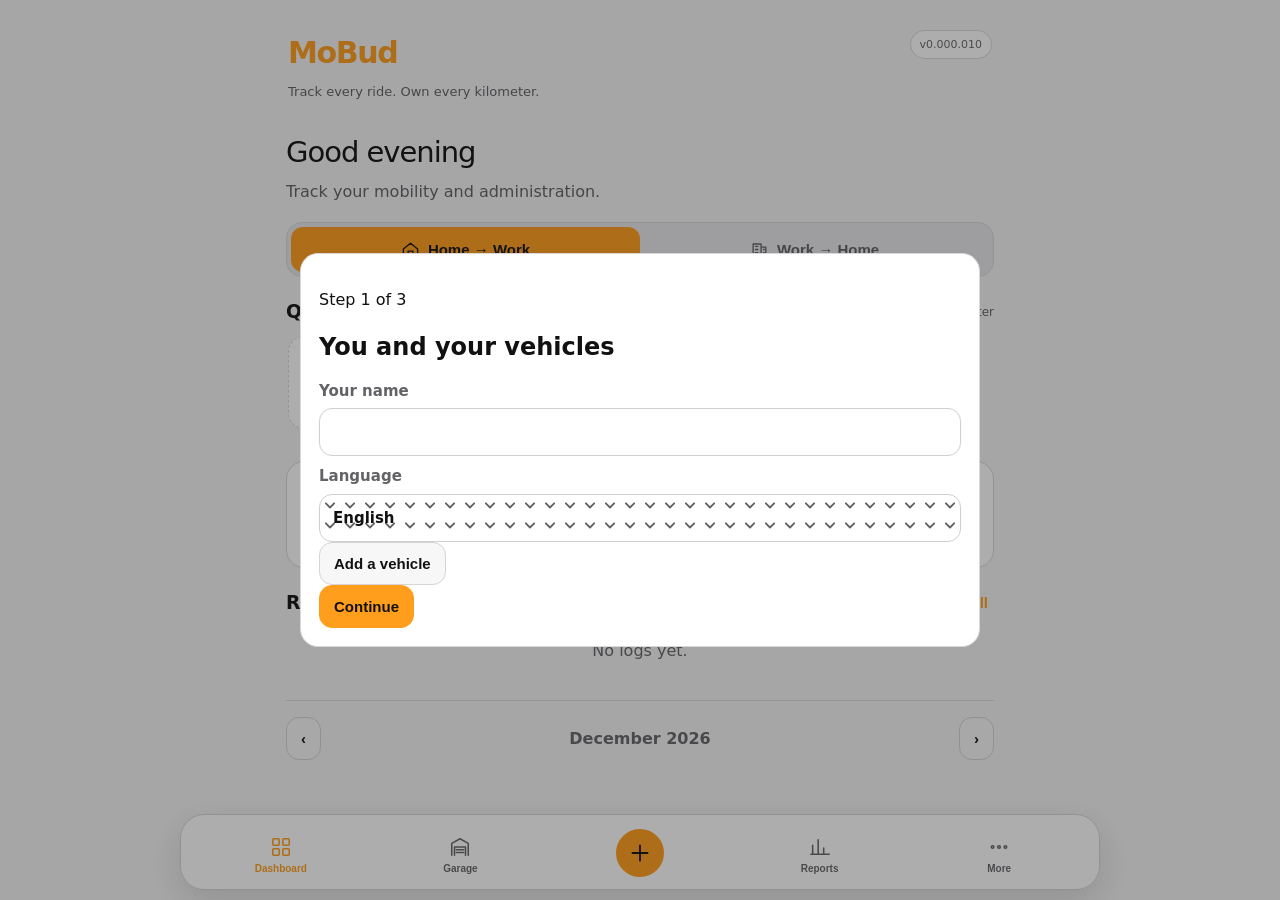
==== commit ca7699e2: "Update index.html" ====
--- a/app/index.html
+++ b/app/index.html
@@ -5,7 +5,7 @@
 <meta name="referrer" content="no-referrer">
 <meta http-equiv="Permissions-Policy" content="camera=(self), geolocation=(), microphone=(), payment=(), usb=()">
 <meta name="theme-color" content="#111111"><script>(function(){try{var keys=['mobud-production-data-v0.000.009','mobud-production-data-v0.000.008','mobud-production-data-v0.000.007','mobud-production-data-v0.000.006','mobud-production-data'];var pref='system';for(var i=0;i<keys.length;i++){var raw=localStorage.getItem(keys[i]);if(raw){var data=JSON.parse(raw);pref=(data&&data.settings&&data.settings.theme)||'system';break;}}var resolved=pref==='system'?(window.matchMedia&&matchMedia('(prefers-color-scheme: light)').matches?'light':'dark'):pref;document.documentElement.setAttribute('data-theme',resolved);document.documentElement.setAttribute('data-theme-preference',pref);document.documentElement.style.colorScheme=resolved;}catch(e){}})();</script><meta name="apple-mobile-web-app-capable" content="yes"><meta name="apple-mobile-web-app-status-bar-style" content="black-translucent">
-<title>MoBud · v0.000.009</title><link rel="manifest" href="./manifest.json"><link rel="stylesheet" href="./styles.css?v=0092"><style id="desktop-container-hotfix">
+<title>MoBud · v0.000.010</title><link rel="manifest" href="./manifest.json"><link rel="stylesheet" href="./styles.css?v=0109"><style id="desktop-container-hotfix">
 @media (min-width:621px){
   #app.app-shell{width:100%!important;max-width:760px!important;margin-left:auto!important;margin-right:auto!important;}
 }
@@ -41,7 +41,7 @@
 
 <div id="updateBanner" class="update-banner hidden"><strong>New MoBud version available</strong><button id="applyUpdate" class="primary small">Update now</button></div>
 <div id="app" class="app-shell">
-<header class="topbar"><div><p class="brand">MoBud</p><p class="tagline"><span data-no-i18n>Track every ride. Own every kilometer.</span></p></div><div class="top-actions"><span class="version-pill">v0.000.009</span></div></header>
+<header class="topbar"><div><p class="brand">MoBud</p><p class="tagline"><span data-no-i18n>Track every ride. Own every kilometer.</span></p></div><div class="top-actions"><span class="version-pill">v0.000.010</span></div></header>
 <main>
 <section id="screen-dashboard" class="screen active">
 <div class="dashboard-intro"><p id="greeting" class="dashboard-greeting">Good morning</p><p class="muted">Track your mobility and administration.</p></div>
@@ -49,7 +49,6 @@
 <section class="dashboard-section"><div class="section-head"><h3>Quick commute</h3><span class="muted microcopy">Tap once, adjust after</span></div><div id="quickVehicles" class="quick-vehicle-row" data-tutorial="quick-log"></div></section>
 <section class="stats-strip"><div class="stat"><svg><use href="#i-road"/></svg><strong id="statKm">0</strong><span>This month</span></div><div class="stat"><svg><use href="#i-clock"/></svg><strong id="statTrips">0</strong><span>Trips</span></div><div class="stat"><svg><use href="#i-receipt"/></svg><strong id="statCost">€0</strong><span>Costs</span></div><div class="stat"><svg><use href="#i-receipt"/></svg><strong id="statReceipts">0</strong><span>Receipts</span></div></section>
 <section class="recent-section"><div class="section-head"><h3>Recent rides</h3><button id="viewAllLogs" class="text-link" data-tutorial="open-calendar">View all</button></div><div id="recentList" class="recent-list empty-state">No logs yet.</div></section>
-<div class="dashboard-links"><button class="dashboard-link" data-jump="garage"><svg><use href="#i-garage"/></svg><span><strong>Garage</strong><small>Manage vehicles</small></span></button><button class="dashboard-link" data-jump="stats"><svg><use href="#i-chart"/></svg><span><strong>Reports</strong><small>See insights</small></span></button><button class="dashboard-link" data-jump="settings"><svg><use href="#i-more"/></svg><span><strong>Settings</strong><small>Preferences</small></span></button></div>
 <div class="month-switch compact-month"><button id="prevMonth" class="ghost">‹</button><strong id="currentMonthLabel"></strong><button id="nextMonth" class="ghost">›</button></div>
 </section>
 
@@ -59,14 +58,15 @@
 
 <section id="screen-calendar" class="screen"><div class="card"><div class="section-head"><button id="calPrev" class="ghost">‹</button><h2 id="calendarTitle"></h2><button id="calNext" class="ghost">›</button></div><div class="calendar-week"><span>Mo</span><span>Tu</span><span>We</span><span>Th</span><span>Fr</span><span>Sa</span><span>Su</span></div><div id="calendarGrid" class="calendar-grid"></div></div><div class="card"><h3 id="selectedDayTitle">Selected day</h3><div id="dayLogs" class="list"></div></div></section>
 
-<section id="screen-garage" data-tutorial="garage-screen" class="screen"><div class="page-header"><div class="section-head"><div><h2>Garage</h2><p class="muted">Manage, filter and maintain your vehicles.</p></div><button id="addVehicleBtn" class="primary small">Add vehicle</button></div><div class="garage-filters"><select id="garageTypeFilter"><option value="all">All vehicle types</option><option value="bicycle">Bicycle</option><option value="ebike">Electric bicycle</option><option value="speed_pedelec">Speed pedelec</option><option value="car">Car</option><option value="van">Van</option><option value="motorcycle">Motorcycle</option><option value="scooter">Scooter / moped</option><option value="plane">Plane</option><option value="helicopter">Helicopter</option></select><select id="garagePowertrainFilter"><option value="all">All powertrains</option><option value="electric">Electric</option><option value="petrol">Petrol</option><option value="diesel">Diesel</option><option value="hybrid_petrol">Hybrid petrol</option><option value="hybrid_diesel">Hybrid diesel</option><option value="plug_in_hybrid">Plug-in hybrid</option><option value="lpg">LPG</option><option value="cng">CNG</option><option value="hydrogen">Hydrogen</option><option value="not_applicable">Not applicable</option></select></div></div><div id="garageList"></div></section>
+<section id="screen-garage" data-tutorial="garage-screen" class="screen"><div class="page-header"><div class="section-head"><div><h2>Garage</h2><p class="muted">Manage, filter and maintain your vehicles.</p></div><button id="addVehicleBtn" class="primary small">Add vehicle</button></div><div class="garage-filters"><select id="garageTypeFilter"><option value="all">All vehicle types</option></select><select id="garagePowertrainFilter"><option value="all">All powertrains</option></select></div></div><div id="garageList"></div></section>
 
-<section id="screen-stats" data-tutorial="stats-screen" class="screen"><div class="page-header"><h2>Stats & reports</h2><p class="muted">Local overview. Your mobility data remains on this device or in your own Google Drive.</p></div><div id="statsContent"></div><div class="card"><h3>Export</h3><p class="legal-note">Keep original supporting documents. Reports and uploaded copies are administrative aids only and do not determine tax deductibility.</p><div class="hero-actions"><button id="printReport" class="primary">Print / PDF</button><button id="exportJson" data-tutorial="backup-export" class="secondary">Export backup</button><label class="secondary file-label">Import backup<input id="importJson" type="file" accept="application/json"></label></div></div></section>
+<section id="screen-stats" data-tutorial="stats-screen" class="screen"><div class="page-header"><h2>Stats & reports</h2><p class="muted">Local overview. Your mobility data remains on this device or in your own Google Drive.</p></div><div id="statsContent"></div><div class="card"><h3>Export</h3><p class="legal-note">Keep original supporting documents. Reports and uploaded copies are administrative aids only and do not determine tax deductibility.</p><div class="hero-actions"><button id="printReport" class="primary">Print</button><button id="exportPdf" class="secondary">PDF exporteren</button></div><p class="legal-note">Een rapport wordt alleen gemaakt wanneer je zelf op een van deze knoppen drukt. PDF-rapporten worden niet automatisch in Google Drive opgeslagen; je kiest zelf waar je ze bewaart.</p></div></section>
 
 <section id="screen-settings" data-tutorial="settings-screen" class="screen"><div class="page-header"><h2>Setup</h2><p class="muted">Preferences are saved automatically.</p><span id="autosaveStatus" class="autosave-status">Saved</span></div><div class="card"><label>Name<input id="settingName"></label><label>Language<select id="settingLanguage"><option value="en">English</option><option value="nl">Nederlands</option><option value="fr">Français</option><option value="de">Deutsch</option><option value="de-CH">Deutsch (Schweiz)</option><option value="it">Italiano</option><option value="es">Español</option><option value="pt">Português</option><option value="da">Dansk</option><option value="sv">Svenska</option><option value="no">Norsk</option><option value="pl">Polski</option></select></label><label>Country<select id="settingCountry"><option value="BE">Belgium</option><option value="NL">Netherlands</option><option value="FR">France</option><option value="DE">Germany</option><option value="CH">Switzerland</option><option value="IT">Italy</option><option value="ES">Spain</option><option value="PT">Portugal</option><option value="DK">Denmark</option><option value="SE">Sweden</option><option value="NO">Norway</option><option value="PL">Poland</option></select></label><label>Currency<select id="settingCurrency"><option value="€">Euro (€)</option><option value="£">Pound (£)</option><option value="kr">Krona (kr)</option></select></label><label>Distance unit<select id="settingUnit"><option value="km">Kilometres</option><option value="mi">Miles</option></select></label><label>Appearance<select id="settingTheme"><option value="system">Follow system</option><option value="dark">Always dark</option><option value="light">Always light</option></select></label></div>
 <div class="card"><h3>Addresses</h3><div id="addressFields"></div></div>
-<div class="card"><h3>Storage & Google Drive</h3><p id="storageStatus" class="muted"></p><p id="lastSyncStatus" class="sync-status hidden">Last sync: never</p><div class="hero-actions drive-actions"><button id="linkDrive" class="secondary">Link Google Drive</button><button id="syncDrive" class="secondary hidden">Synchronise now</button><button id="driveBackupCreate" class="secondary hidden">Backup maken</button><button id="driveBackupImport" class="secondary hidden">Backup importeren</button><button id="disconnectDrive" class="ghost hidden">Disconnect</button></div><p class="legal-note">Automatic sync runs when MoBud opens, after relevant changes and periodically while the app is active. Manual backups are separate recovery points.</p><p class="legal-note">Google Drive is optional. MoBud remains local-first. Your backup stays in your Google account. You manage storage accumulation and retention.</p></div>
-<div class="card"><h3>Backup, reports & notifications</h3><label>Commute reminder<select id="commuteReminderMode"><option value="never">Never</option><option value="daily">Every day</option><option value="weekly">Once a week</option></select></label><div id="dailyReminderFields" class="two-col"><label>Daily time<input type="time" id="dailyReminderTime" value="19:00"></label><label>Weekly day<select id="weeklyReminderDay"><option value="0">Sunday</option><option value="1">Monday</option><option value="2">Tuesday</option><option value="3">Wednesday</option><option value="4">Thursday</option><option value="5">Friday</option><option value="6" selected>Saturday</option></select></label></div><label>Weekly time<input type="time" id="weeklyReminderTime" value="10:00"></label><p class="legal-note">Reminders are checked when MoBud is open. Reliable closed-app delivery will be added with push notifications.</p><label>Backup reminder<select id="backupFrequency"><option value="never">Never</option><option value="weekly">Weekly</option><option value="monthly">Monthly</option><option value="yearly">Yearly</option></select></label><label>Report reminder<select id="reportFrequency"><option value="never">Never</option><option value="monthly">Monthly</option><option value="yearly">Yearly</option></select></label><label class="check"><input type="checkbox" id="notifyUpdates"> MoBud updates and announcements</label><button id="checkUpdate" class="secondary">Check update</button></div>
+<div class="card"><h3>Storage & Google Drive</h3><p id="storageStatus" class="muted"></p><p id="lastSyncStatus" class="sync-status hidden">Last sync: never</p><div class="hero-actions drive-actions"><button id="linkDrive" class="secondary">Link Google Drive</button><button id="syncDrive" class="secondary hidden">Synchronise now</button><button id="driveBackupCreate" class="secondary hidden">Backup maken</button><button id="driveBackupImport" class="secondary hidden">Backup importeren</button><button id="exportJson" data-tutorial="backup-export" class="secondary">Gegevensback-up exporteren</button><label class="secondary file-label">Gegevensback-up importeren<input id="importJson" type="file" accept="application/json"></label><button id="disconnectDrive" class="ghost hidden">Disconnect</button></div><p class="legal-note">Automatic sync runs when MoBud opens, after relevant changes and periodically while the app is active. Manual backups are separate recovery points.</p><p class="legal-note">Google Drive is optional. MoBud remains local-first. Your backup stays in your Google account. You manage storage accumulation and retention.</p></div>
+<div class="card"><h3>Old receipt cleanup</h3><p class="muted">Remove only photo and PDF attachments older than a chosen date. Trips, costs, amounts and receipt metadata remain available.</p><label>Remove attachments before<input type="date" id="receiptCleanupDate"></label><p id="receiptCleanupPreview" class="muted">Choose a cutoff date to preview old receipt attachments.</p><button id="cleanupReceipts" class="danger">Clean up old receipts</button><p class="legal-note">This action is permanent and updates the local data and your next Google Drive sync.</p></div>
+<div class="card"><h3>Backup, reports & notifications</h3><label>Commute reminder<select id="commuteReminderMode"><option value="never">Never</option><option value="daily">Every day</option><option value="weekly">Once a week</option></select></label><div id="dailyReminderFields" class="two-col"><label>Daily time<input type="time" id="dailyReminderTime" value="19:00"></label><label>Weekly day<select id="weeklyReminderDay"><option value="0">Sunday</option><option value="1">Monday</option><option value="2">Tuesday</option><option value="3">Wednesday</option><option value="4">Thursday</option><option value="5">Friday</option><option value="6" selected>Saturday</option></select></label></div><label>Weekly time<input type="time" id="weeklyReminderTime" value="10:00"></label><p class="legal-note">Reminders vragen je alleen om ritten, kosten en bonnetjes te controleren. MoBud maakt nooit automatisch een rapport; je genereert het rapport altijd zelf wanneer je gegevens volledig zijn.</p><label>Backup reminder<select id="backupFrequency"><option value="never">Never</option><option value="weekly">Weekly</option><option value="monthly">Monthly</option><option value="yearly">Yearly</option></select></label><label>Report reminder<select id="reportFrequency"><option value="never">Never</option><option value="monthly">Monthly</option><option value="yearly">Yearly</option></select></label><label class="check"><input type="checkbox" id="notifyUpdates"> MoBud updates and announcements</label><button id="checkUpdate" class="secondary">Check update</button></div>
 <div class="card"><h3>Mobility providers</h3><p class="muted">Official national and regional operators for your selected country.</p><div id="mobilityProviderList" class="provider-list"></div></div><div class="card"><h3>Help & FAQ</h3><button id="replayTutorial" class="secondary">Replay tutorial</button><div id="faqList" class="faq-list"></div></div>
 <div class="card"><h3>Feedback</h3><a class="secondary link-btn" href="mailto:studiosampersand@gmail.com?subject=MoBud%20idea">Send an idea</a><button id="requestBtn" class="secondary">Send request</button><button id="bugBtn" class="secondary">Report bug</button></div>
 <div class="card support-card"><h3>A Studio Sampersand project</h3><p class="muted">No subscription, no adverts and no hidden revenue model — simply freeware to make your mobility administration easier. Want to support frequent updates? Buying me a coffee is entirely optional.</p><a class="secondary link-btn" href="https://buymeacoffee.com/studiosampersand" target="_blank" rel="noopener noreferrer">Buy me a coffee</a></div></section>
@@ -78,5 +78,6 @@
 <div id="tutorial" class="tutorial hidden"><div id="tutorialSpot" class="tutorial-spot"></div><div class="tutorial-card"><p id="tutorialCount" class="eyebrow"></p><h3 id="tutorialTitle"></h3><p id="tutorialText"></p><div class="modal-actions"><button id="tutorialSkip" class="ghost">Skip</button><button id="tutorialNext" class="primary">Next</button></div></div></div>
 <div id="otherDeviceModal" class="modal hidden"><div class="modal-card warning-modal"><h2>MoBud staat ook open op een ander apparaat</h2><p id="otherDeviceText">Je info staat nog open op een ander apparaat. Sluit deze eerst af voor je hier verdergaat om dataconflicten te vermijden.</p><div class="modal-actions"><button id="otherDeviceRecheck" class="secondary" type="button">Ander apparaat sluiten en opnieuw controleren</button><button id="otherDeviceContinue" class="ghost" type="button">Toch doorgaan</button></div></div></div>
 <div id="feedbackModal" class="modal hidden"><form id="feedbackForm" class="modal-card"><h2 id="feedbackTitle">Report</h2><input type="hidden" id="feedbackType"><label>Title<input id="feedbackSubject" required></label><label>Description<textarea id="feedbackDescription" rows="5" required></textarea></label><label>Severity<select id="feedbackSeverity"><option value="Cosmetic">Cosmetic</option><option value="Annoying">Annoying</option><option value="Feature unusable">Feature unusable</option><option value="Data-loss risk">Data-loss risk</option><option value="App unusable">App unusable</option></select></label><label>Email (optional)<input type="email" id="feedbackEmail"></label><label class="check"><input type="checkbox" id="feedbackContact"> You may contact me</label><p class="legal-note">Do not include addresses, receipts, vehicle identifiers or other private data.</p><div class="modal-actions"><button type="button" id="cancelFeedback" class="ghost">Cancel</button><button class="primary" type="submit">Send</button></div></form></div>
-<div id="toast" class="toast hidden"></div><script src="config.js?v=0091"></script><script src="i18n.js?v=0091"></script><script src="app.js?v=0091"></script>
+<div id="toast" class="toast hidden"></div><script src="config.js?v=0109"></script><script src="i18n.js?v=0109"></script><script src="pdf-lib.min.js?v=0109"></script><script src="app.js?v=0109"></script>
+<!-- Cloudflare Web Analytics --><script type='module' src='https://static.cloudflareinsights.com/beacon.min.js' data-cf-beacon='{"token": "3550e24122a64e3e824a19b1f91f1723"}'></script><!-- End Cloudflare Web Analytics -->
 </body></html>
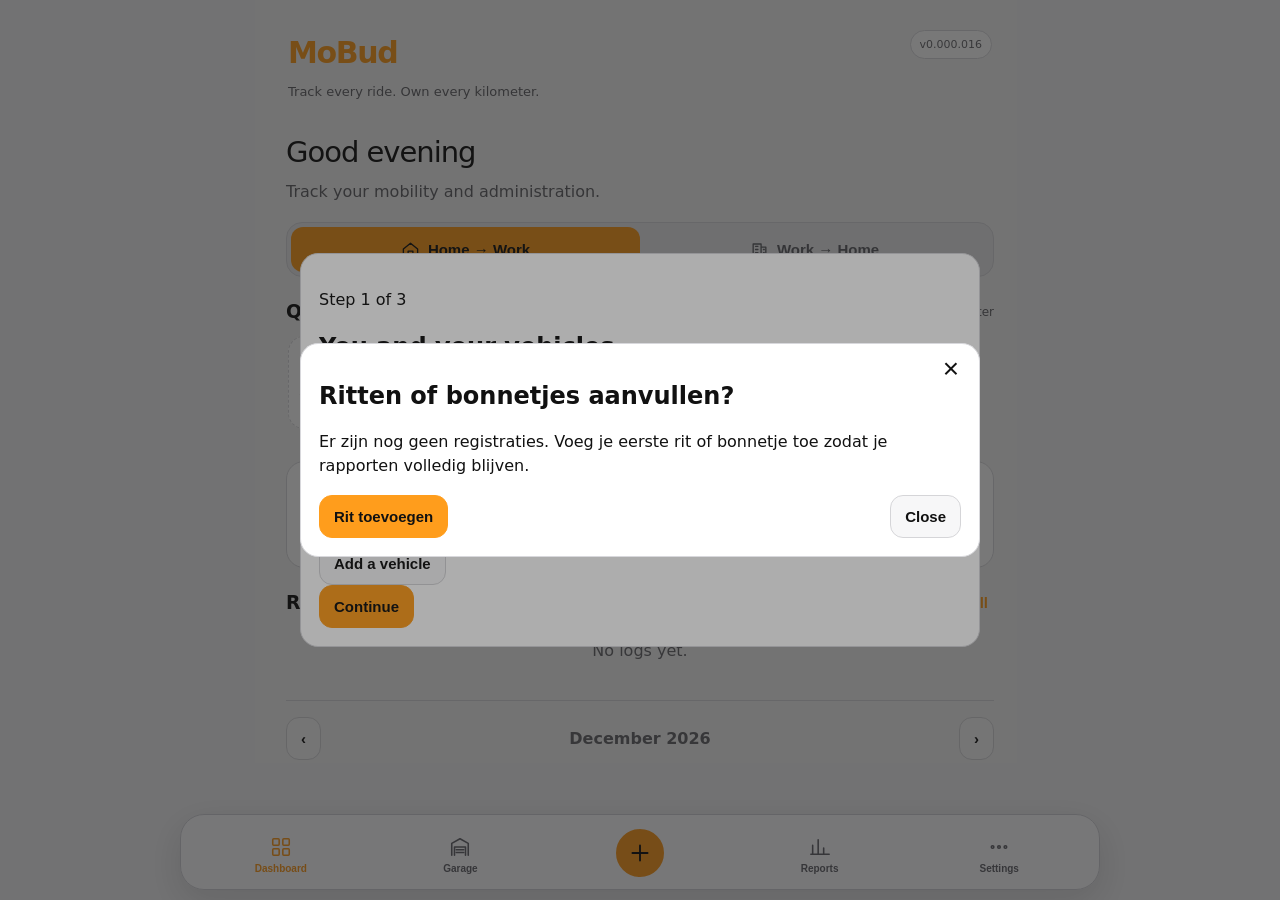
==== commit ae328c2a: "GO LIVE! V0.000.016 Go live with multiple improvements including an improved garage layout, synchron" ====
--- a/app/index.html
+++ b/app/index.html
@@ -3,9 +3,9 @@
 <head>
 <meta charset="utf-8"><meta name="viewport" content="width=device-width,initial-scale=1,viewport-fit=cover">
 <meta name="referrer" content="no-referrer">
-<meta http-equiv="Permissions-Policy" content="camera=(self), geolocation=(), microphone=(), payment=(), usb=()">
-<meta name="theme-color" content="#111111"><script>(function(){try{var keys=['mobud-production-data-v0.000.009','mobud-production-data-v0.000.008','mobud-production-data-v0.000.007','mobud-production-data-v0.000.006','mobud-production-data'];var pref='system';for(var i=0;i<keys.length;i++){var raw=localStorage.getItem(keys[i]);if(raw){var data=JSON.parse(raw);pref=(data&&data.settings&&data.settings.theme)||'system';break;}}var resolved=pref==='system'?(window.matchMedia&&matchMedia('(prefers-color-scheme: light)').matches?'light':'dark'):pref;document.documentElement.setAttribute('data-theme',resolved);document.documentElement.setAttribute('data-theme-preference',pref);document.documentElement.style.colorScheme=resolved;}catch(e){}})();</script><meta name="apple-mobile-web-app-capable" content="yes"><meta name="apple-mobile-web-app-status-bar-style" content="black-translucent">
-<title>MoBud · v0.000.010</title><link rel="manifest" href="./manifest.json"><link rel="stylesheet" href="./styles.css?v=0109"><style id="desktop-container-hotfix">
+<meta http-equiv="Permissions-Policy" content="camera=(self), geolocation=(self), microphone=(), payment=(), usb=()">
+<meta name="theme-color" content="#ffd34d"><script>(function(){try{var keys=['mobud-production-data-v0.000.009','mobud-production-data-v0.000.008','mobud-production-data-v0.000.007','mobud-production-data-v0.000.006','mobud-production-data'];var pref='system';for(var i=0;i<keys.length;i++){var raw=localStorage.getItem(keys[i]);if(raw){var data=JSON.parse(raw);pref=(data&&data.settings&&data.settings.theme)||'system';break;}}var resolved=pref==='system'?(window.matchMedia&&matchMedia('(prefers-color-scheme: light)').matches?'light':'dark'):pref;document.documentElement.setAttribute('data-theme',resolved);document.documentElement.setAttribute('data-theme-preference',pref);document.documentElement.style.colorScheme=resolved;}catch(e){}})();</script><meta name="apple-mobile-web-app-capable" content="yes"><meta name="apple-mobile-web-app-status-bar-style" content="black-translucent">
+<title>MoBud · v0.000.016</title><link rel="manifest" href="./manifest.json"><link rel="stylesheet" href="./styles.css?v=0171"><style id="desktop-container-hotfix">
 @media (min-width:621px){
   #app.app-shell{width:100%!important;max-width:760px!important;margin-left:auto!important;margin-right:auto!important;}
 }
@@ -39,9 +39,9 @@
 <symbol id="i-receipt" viewBox="0 0 24 24"><path d="M6 3h12v18l-3-2-3 2-3-2-3 2zM9 8h6M9 12h6M9 16h4"/></symbol>
 <symbol id="i-plane" viewBox="0 0 24 24"><path d="M2 16l20-8-7 7v5l-3 1-2-5-4 2z"/></symbol><symbol id="i-helicopter" viewBox="0 0 24 24"><path d="M4 14h13l3-3M7 14l2-5h6l3 5M3 18h15M12 9V5M7 5h10"/></symbol></defs></svg>
 
-<div id="updateBanner" class="update-banner hidden"><strong>New MoBud version available</strong><button id="applyUpdate" class="primary small">Update now</button></div>
+<div id="updateBanner" class="update-banner hidden"><strong>Nieuwe MoBud-cacheversie beschikbaar</strong><p>Download eerst een lokale veiligheidsback-up. Je bevestigt daarna expliciet voor de cache-update wordt toegepast.</p><button id="applyUpdate" class="primary small">Backup & update</button></div>
 <div id="app" class="app-shell">
-<header class="topbar"><div><p class="brand">MoBud</p><p class="tagline"><span data-no-i18n>Track every ride. Own every kilometer.</span></p></div><div class="top-actions"><span class="version-pill">v0.000.010</span></div></header>
+<header class="topbar"><div><p class="brand">MoBud</p><p class="tagline"><span data-no-i18n>Track every ride. Own every kilometer.</span></p></div><div class="top-actions"><span class="version-pill">v0.000.016</span></div></header>
 <main>
 <section id="screen-dashboard" class="screen active">
 <div class="dashboard-intro"><p id="greeting" class="dashboard-greeting">Good morning</p><p class="muted">Track your mobility and administration.</p></div>
@@ -56,28 +56,29 @@
 <form id="tripForm" data-tutorial="trip-form" class="card form active-form"><h2 id="tripFormTitle">Log trip</h2><input type="hidden" id="tripEditId"><label>Date<input type="date" id="tripDate" required></label><label>Vehicle<select id="tripVehicle"></select></label><div class="swap-row"><label>From<select id="tripFrom"></select></label><button type="button" id="swapTrip" class="ghost swap">⇄</button><label>To<select id="tripTo"></select></label></div><label id="tripFromOtherWrap" class="hidden">Other origin<input id="tripFromOther" autocomplete="off" placeholder="Start typing and select an address"><div class="suggestions" id="tripFromOtherSuggestions"></div></label><label id="tripToOtherWrap" class="hidden">Other destination<input id="tripToOther" autocomplete="off" placeholder="Start typing and select an address"><div class="suggestions" id="tripToOtherSuggestions"></div></label><div class="two-col"><label>Distance<input type="number" min="0" step="0.1" id="tripKm" required></label><button type="button" id="calcRoute" class="secondary route-btn">Calculate route</button></div><label>Purpose<select id="tripPurpose"><option value="Commute">Commute</option><option value="Professional">Professional</option><option value="Private">Private</option><option value="Recreational">Recreational</option></select></label><label>Note<textarea id="tripNotes" rows="3"></textarea></label><div class="file-actions"><label class="secondary file-label">Choose file<input type="file" id="tripFile" accept="image/*,.pdf"></label><label class="secondary file-label">Take photo<input type="file" id="tripCamera" accept="image/*" capture="environment"></label></div><div id="tripAttachmentInfo" class="attachment-info hidden"></div><p class="legal-note">Keep the legally valid original ticket or invoice for the required retention period. A MoBud copy does not replace the original.</p><div class="hero-actions"><button class="primary" type="submit">Save trip</button><button id="cancelTripEdit" class="ghost hidden" type="button">Cancel</button></div></form>
 <form id="expenseForm" data-tutorial="expense-form" class="card form"><h2 id="expenseFormTitle">Cost / receipt</h2><input type="hidden" id="expenseEditId"><label>Date<input type="date" id="expenseDate" required></label><label>Vehicle<select id="expenseVehicle"></select></label><label>Category<select id="expenseCategory"><option value="Fuel / charging">Fuel / charging</option><option value="Parking">Parking</option><option value="Train">Train</option><option value="Bus / tram / metro">Bus / tram / metro</option><option value="Maintenance">Maintenance</option><option value="Repair">Repair</option><option value="Fine">Fine</option><option value="Insurance">Insurance</option><option value="Tax">Tax</option><option value="Equipment / clothing">Equipment / clothing</option><option value="Purchase">Purchase</option><option value="Other">Other</option></select></label><label>Amount<input type="number" min="0" step="0.01" id="expenseAmount" required></label><label>Supplier<input id="expenseSupplier"></label><label>Odometer / mileage<input type="number" min="0" step="0.1" id="expenseOdometer"></label><label>Note<textarea id="expenseNotes" rows="3"></textarea></label><div class="file-actions"><label class="secondary file-label">Choose file<input type="file" id="expenseFile" accept="image/*,.pdf"></label><label class="secondary file-label">Take photo<input type="file" id="expenseCamera" accept="image/*" capture="environment"></label></div><div id="expenseAttachmentInfo" class="attachment-info hidden"></div><p class="legal-note">Keep the legally valid original ticket or invoice for the required retention period. A MoBud copy does not replace the original.</p><div class="hero-actions"><button class="primary" type="submit">Save cost</button><button id="cancelExpenseEdit" class="ghost hidden" type="button">Cancel</button></div></form></section>
 
-<section id="screen-calendar" class="screen"><div class="card"><div class="section-head"><button id="calPrev" class="ghost">‹</button><h2 id="calendarTitle"></h2><button id="calNext" class="ghost">›</button></div><div class="calendar-week"><span>Mo</span><span>Tu</span><span>We</span><span>Th</span><span>Fr</span><span>Sa</span><span>Su</span></div><div id="calendarGrid" class="calendar-grid"></div></div><div class="card"><h3 id="selectedDayTitle">Selected day</h3><div id="dayLogs" class="list"></div></div></section>
+<section id="screen-calendar" class="screen"><div class="card"><button id="calendarBack" class="ghost small calendar-back" type="button">← Terug</button><div class="section-head"><button id="calPrev" class="ghost">‹</button><h2 id="calendarTitle"></h2><button id="calNext" class="ghost">›</button></div><div class="calendar-week"><span>Mo</span><span>Tu</span><span>We</span><span>Th</span><span>Fr</span><span>Sa</span><span>Su</span></div><div id="calendarGrid" class="calendar-grid"></div></div><div class="card"><h3 id="selectedDayTitle">Selected day</h3><div id="dayLogs" class="list"></div></div></section>
 
 <section id="screen-garage" data-tutorial="garage-screen" class="screen"><div class="page-header"><div class="section-head"><div><h2>Garage</h2><p class="muted">Manage, filter and maintain your vehicles.</p></div><button id="addVehicleBtn" class="primary small">Add vehicle</button></div><div class="garage-filters"><select id="garageTypeFilter"><option value="all">All vehicle types</option></select><select id="garagePowertrainFilter"><option value="all">All powertrains</option></select></div></div><div id="garageList"></div></section>
 
 <section id="screen-stats" data-tutorial="stats-screen" class="screen"><div class="page-header"><h2>Stats & reports</h2><p class="muted">Local overview. Your mobility data remains on this device or in your own Google Drive.</p></div><div id="statsContent"></div><div class="card"><h3>Export</h3><p class="legal-note">Keep original supporting documents. Reports and uploaded copies are administrative aids only and do not determine tax deductibility.</p><div class="hero-actions"><button id="printReport" class="primary">Print</button><button id="exportPdf" class="secondary">PDF exporteren</button></div><p class="legal-note">Een rapport wordt alleen gemaakt wanneer je zelf op een van deze knoppen drukt. PDF-rapporten worden niet automatisch in Google Drive opgeslagen; je kiest zelf waar je ze bewaart.</p></div></section>
 
-<section id="screen-settings" data-tutorial="settings-screen" class="screen"><div class="page-header"><h2>Setup</h2><p class="muted">Preferences are saved automatically.</p><span id="autosaveStatus" class="autosave-status">Saved</span></div><div class="card"><label>Name<input id="settingName"></label><label>Language<select id="settingLanguage"><option value="en">English</option><option value="nl">Nederlands</option><option value="fr">Français</option><option value="de">Deutsch</option><option value="de-CH">Deutsch (Schweiz)</option><option value="it">Italiano</option><option value="es">Español</option><option value="pt">Português</option><option value="da">Dansk</option><option value="sv">Svenska</option><option value="no">Norsk</option><option value="pl">Polski</option></select></label><label>Country<select id="settingCountry"><option value="BE">Belgium</option><option value="NL">Netherlands</option><option value="FR">France</option><option value="DE">Germany</option><option value="CH">Switzerland</option><option value="IT">Italy</option><option value="ES">Spain</option><option value="PT">Portugal</option><option value="DK">Denmark</option><option value="SE">Sweden</option><option value="NO">Norway</option><option value="PL">Poland</option></select></label><label>Currency<select id="settingCurrency"><option value="€">Euro (€)</option><option value="£">Pound (£)</option><option value="kr">Krona (kr)</option></select></label><label>Distance unit<select id="settingUnit"><option value="km">Kilometres</option><option value="mi">Miles</option></select></label><label>Appearance<select id="settingTheme"><option value="system">Follow system</option><option value="dark">Always dark</option><option value="light">Always light</option></select></label></div>
+<section id="screen-settings" data-tutorial="settings-screen" class="screen"><div class="page-header"><h2>Settings</h2><p class="muted">Preferences are saved automatically.</p><span id="autosaveStatus" class="autosave-status">Saved</span></div><div class="card"><label>Name<input id="settingName"></label><label>Language<select id="settingLanguage"><option value="en">English</option><option value="nl">Nederlands</option><option value="fr">Français</option><option value="de">Deutsch</option><option value="de-CH">Deutsch (Schweiz)</option><option value="it">Italiano</option><option value="es">Español</option><option value="pt">Português</option><option value="da">Dansk</option><option value="sv">Svenska</option><option value="no">Norsk</option><option value="pl">Polski</option></select></label><label>Country<select id="settingCountry"><option value="BE">Belgium</option><option value="NL">Netherlands</option><option value="FR">France</option><option value="DE">Germany</option><option value="CH">Switzerland</option><option value="IT">Italy</option><option value="ES">Spain</option><option value="PT">Portugal</option><option value="DK">Denmark</option><option value="SE">Sweden</option><option value="NO">Norway</option><option value="PL">Poland</option></select></label><label>Currency<select id="settingCurrency"><option value="€">Euro (€)</option><option value="£">Pound (£)</option><option value="kr">Krona (kr)</option></select></label><label>Distance unit<select id="settingUnit"><option value="km">Kilometres</option><option value="mi">Miles</option></select></label><label>Appearance<select id="settingTheme"><option value="system">Follow system</option><option value="dark">Always dark</option><option value="light">Always light</option></select></label></div>
 <div class="card"><h3>Addresses</h3><div id="addressFields"></div></div>
-<div class="card"><h3>Storage & Google Drive</h3><p id="storageStatus" class="muted"></p><p id="lastSyncStatus" class="sync-status hidden">Last sync: never</p><div class="hero-actions drive-actions"><button id="linkDrive" class="secondary">Link Google Drive</button><button id="syncDrive" class="secondary hidden">Synchronise now</button><button id="driveBackupCreate" class="secondary hidden">Backup maken</button><button id="driveBackupImport" class="secondary hidden">Backup importeren</button><button id="exportJson" data-tutorial="backup-export" class="secondary">Gegevensback-up exporteren</button><label class="secondary file-label">Gegevensback-up importeren<input id="importJson" type="file" accept="application/json"></label><button id="disconnectDrive" class="ghost hidden">Disconnect</button></div><p class="legal-note">Automatic sync runs when MoBud opens, after relevant changes and periodically while the app is active. Manual backups are separate recovery points.</p><p class="legal-note">Google Drive is optional. MoBud remains local-first. Your backup stays in your Google account. You manage storage accumulation and retention.</p></div>
+<div class="card"><h3>Storage & Google Drive</h3><p id="storageStatus" class="muted"></p><p id="lastSyncStatus" class="sync-status hidden">Last sync: never</p><div class="hero-actions drive-actions"><button id="linkDrive" class="secondary">Link Google Drive</button><button id="syncDrive" class="secondary hidden">Synchronise now</button><button id="driveBackupCreate" class="secondary hidden">Backup maken</button><button id="driveBackupImport" class="secondary hidden">Backup importeren</button><button id="exportJson" data-tutorial="backup-export" class="secondary">Gegevensback-up exporteren</button><label class="secondary file-label">Gegevensback-up importeren<input id="importJson" type="file" accept="application/json"></label><button id="disconnectDrive" class="ghost hidden">Disconnect</button></div><div class="data-trust-box"><strong>What happens with my data?</strong><p>MoBud stores your mobility data locally on this device. Google Drive is optional and uses your own app data folder. Local and Drive data are merged where possible; MoBud does not sell data and does not use a central trip database.</p></div><p class="legal-note">Automatic sync runs when MoBud opens, after relevant changes and periodically while the app is active. Manual backups are separate recovery points.</p><p class="legal-note">Google Drive is optional. MoBud remains local-first. Your backup stays in your Google account. You manage storage accumulation and retention.</p></div>
 <div class="card"><h3>Old receipt cleanup</h3><p class="muted">Remove only photo and PDF attachments older than a chosen date. Trips, costs, amounts and receipt metadata remain available.</p><label>Remove attachments before<input type="date" id="receiptCleanupDate"></label><p id="receiptCleanupPreview" class="muted">Choose a cutoff date to preview old receipt attachments.</p><button id="cleanupReceipts" class="danger">Clean up old receipts</button><p class="legal-note">This action is permanent and updates the local data and your next Google Drive sync.</p></div>
-<div class="card"><h3>Backup, reports & notifications</h3><label>Commute reminder<select id="commuteReminderMode"><option value="never">Never</option><option value="daily">Every day</option><option value="weekly">Once a week</option></select></label><div id="dailyReminderFields" class="two-col"><label>Daily time<input type="time" id="dailyReminderTime" value="19:00"></label><label>Weekly day<select id="weeklyReminderDay"><option value="0">Sunday</option><option value="1">Monday</option><option value="2">Tuesday</option><option value="3">Wednesday</option><option value="4">Thursday</option><option value="5">Friday</option><option value="6" selected>Saturday</option></select></label></div><label>Weekly time<input type="time" id="weeklyReminderTime" value="10:00"></label><p class="legal-note">Reminders vragen je alleen om ritten, kosten en bonnetjes te controleren. MoBud maakt nooit automatisch een rapport; je genereert het rapport altijd zelf wanneer je gegevens volledig zijn.</p><label>Backup reminder<select id="backupFrequency"><option value="never">Never</option><option value="weekly">Weekly</option><option value="monthly">Monthly</option><option value="yearly">Yearly</option></select></label><label>Report reminder<select id="reportFrequency"><option value="never">Never</option><option value="monthly">Monthly</option><option value="yearly">Yearly</option></select></label><label class="check"><input type="checkbox" id="notifyUpdates"> MoBud updates and announcements</label><button id="checkUpdate" class="secondary">Check update</button></div>
+<div class="retired-reminder-controls hidden" aria-hidden="true"><select id="commuteReminderMode"><option value="never" selected>Never</option></select><input type="time" id="dailyReminderTime" value="19:00"><select id="weeklyReminderDay"><option value="6" selected>Saturday</option></select><input type="time" id="weeklyReminderTime" value="10:00"><select id="backupFrequency"><option value="never" selected>Never</option></select><select id="reportFrequency"><option value="never" selected>Never</option></select><input type="checkbox" id="notifyUpdates"></div>
+<div class="card update-check-card"><h3>Updates</h3><p class="muted">Controleer manueel of er een nieuwe MoBud-cacheversie klaarstaat.</p><button id="checkUpdate" class="secondary">Controleer updates</button></div>
 <div class="card"><h3>Mobility providers</h3><p class="muted">Official national and regional operators for your selected country.</p><div id="mobilityProviderList" class="provider-list"></div></div><div class="card"><h3>Help & FAQ</h3><button id="replayTutorial" class="secondary">Replay tutorial</button><div id="faqList" class="faq-list"></div></div>
 <div class="card"><h3>Feedback</h3><a class="secondary link-btn" href="mailto:studiosampersand@gmail.com?subject=MoBud%20idea">Send an idea</a><button id="requestBtn" class="secondary">Send request</button><button id="bugBtn" class="secondary">Report bug</button></div>
-<div class="card support-card"><h3>A Studio Sampersand project</h3><p class="muted">No subscription, no adverts and no hidden revenue model — simply freeware to make your mobility administration easier. Want to support frequent updates? Buying me a coffee is entirely optional.</p><a class="secondary link-btn" href="https://buymeacoffee.com/studiosampersand" target="_blank" rel="noopener noreferrer">Buy me a coffee</a></div></section>
+<div class="support-card"><p class="muted">No subscription, no adverts and no hidden revenue model — simply freeware to make your mobility administration easier. Want to support frequent updates? Buying me a coffee is entirely optional.</p><a class="secondary link-btn" href="https://buymeacoffee.com/studiosampersand" target="_blank" rel="noopener noreferrer">Buy me a coffee</a></div></section>
 </main>
-<nav class="bottom-nav"><button class="nav active" data-screen="dashboard"><svg><use href="#i-grid"/></svg><span>Dashboard</span></button><button class="nav" data-screen="garage" data-tutorial="nav-garage"><svg><use href="#i-garage"/></svg><span>Garage</span></button><button class="nav nav-add" data-screen="log" data-tutorial="nav-log"><svg><use href="#i-plus"/></svg><span>Log</span></button><button class="nav" data-screen="stats" data-tutorial="nav-stats"><svg><use href="#i-chart"/></svg><span>Reports</span></button><button class="nav" data-screen="settings" data-tutorial="nav-settings"><svg><use href="#i-more"/></svg><span>More</span></button></nav>
+<nav class="bottom-nav"><button class="nav active" data-screen="dashboard"><svg><use href="#i-grid"/></svg><span>Dashboard</span></button><button class="nav" data-screen="garage" data-tutorial="nav-garage"><svg><use href="#i-garage"/></svg><span>Garage</span></button><button class="nav nav-add" data-screen="log" data-tutorial="nav-log"><svg><use href="#i-plus"/></svg><span>Log</span></button><button class="nav" data-screen="stats" data-tutorial="nav-stats"><svg><use href="#i-chart"/></svg><span>Reports</span></button><button class="nav" data-screen="settings" data-tutorial="nav-settings"><svg><use href="#i-more"/></svg><span>Settings</span></button></nav>
 </div>
-<div id="onboarding" class="modal hidden"><div class="modal-card"><div id="onboardingStep1" class="onboard-step"><p class="eyebrow">Step 1 of 3</p><h2>You and your vehicles</h2><label>Your name<input id="onboardName"></label><label>Language<select id="onboardLanguage"><option value="en">English</option><option value="nl">Nederlands</option><option value="fr">Français</option><option value="de">Deutsch</option><option value="de-CH">Deutsch (Schweiz)</option><option value="it">Italiano</option><option value="es">Español</option><option value="pt">Português</option><option value="da">Dansk</option><option value="sv">Svenska</option><option value="no">Norsk</option><option value="pl">Polski</option></select></label><div id="onboardVehicles"></div><button id="onboardAddVehicle" class="secondary">Add a vehicle</button><div class="modal-actions"><button id="onboardNext1" class="primary">Continue</button></div></div><div id="onboardingStep2" class="onboard-step hidden"><p class="eyebrow">Step 2 of 3</p><h2>Choose where your data lives</h2><p>MoBud is free, ad-free and does not store your trips, costs, addresses or files on MoBud servers.</p><label class="choice"><input type="radio" name="storageChoice" value="local" checked><strong>Keep everything local</strong><span>Only this device. Losing it or clearing browser data can erase your records.</span></label><label class="choice"><input type="radio" name="storageChoice" value="drive"><strong>Use Google Drive</strong><span>Back up to your own Drive and access the same backup on other devices. You manage Drive storage accumulation.</span></label><div class="modal-actions"><button id="onboardBack2" class="ghost">Back</button><button id="onboardNext2" class="primary">Continue</button></div></div><div id="onboardingStep3" class="onboard-step hidden"><p class="eyebrow">Step 3 of 3</p><h2>Reminders</h2><label>Commute reminder<select id="onboardCommuteReminder"><option value="never">No commute reminder</option><option value="daily">Every day at 19:00</option><option value="weekly">Saturday at 10:00</option></select></label><label>Backup reminder<select id="onboardBackup"><option value="never">No reminders</option><option value="weekly">Weekly</option><option value="monthly">Monthly</option><option value="yearly">Yearly</option></select></label><label>Report reminder<select id="onboardReport"><option value="never">No reminders</option><option value="monthly">Monthly</option><option value="yearly">Yearly</option></select></label><label class="check"><input type="checkbox" id="onboardNotify"> MoBud updates and announcements</label><div class="modal-actions"><button id="onboardBack3" class="ghost">Back</button><button id="finishOnboarding" class="primary">Enter MoBud</button></div></div></div></div>
-<div id="vehicleModal" class="modal hidden"><form id="vehicleForm" class="modal-card"><h2 id="vehicleFormTitle">Add vehicle</h2><input type="hidden" id="vehicleId"><div class="two-col"><label>Type<select id="vehicleType"><option value="bicycle">Bicycle</option><option value="ebike">Electric bicycle</option><option value="speed_pedelec">Speed pedelec</option><option value="car">Car</option><option value="van">Van</option><option value="motorcycle">Motorcycle</option><option value="scooter">Scooter / moped</option><option value="plane">Plane</option><option value="helicopter">Helicopter</option><option value="other">Other vehicle</option></select></label><label>Powertrain / fuel<select id="vehiclePowertrain"><option value="not_applicable">Not applicable</option><option value="electric">Electric</option><option value="petrol">Petrol</option><option value="diesel">Diesel</option><option value="hybrid_petrol">Hybrid petrol</option><option value="hybrid_diesel">Hybrid diesel</option><option value="plug_in_hybrid">Plug-in hybrid</option><option value="lpg">LPG</option><option value="cng">CNG</option><option value="hydrogen">Hydrogen</option><option value="other">Other</option></select></label></div><label>Display name<input id="vehicleName" required placeholder="Lease bicycle work"></label><div class="two-col"><label>Brand<input id="vehicleBrand"></label><label>Model<input id="vehicleModel"></label></div><label>Current odometer / mileage<input type="number" min="0" step="0.1" id="vehicleCurrentOdometer" placeholder="e.g. 50124"></label><label class="check"><input type="checkbox" id="vehicleDefault"> Default vehicle of this type</label><details><summary>Optional details</summary><label>Bought from<input id="vehicleBoughtFrom"></label><label>Seller website<input type="url" id="vehicleSellerUrl"></label><button type="button" class="ghost small metadata-button" data-fetch-partner="seller" data-url-input="vehicleSellerUrl">Retrieve public contact details</button><label>Seller phone<input id="vehicleSellerPhone"></label><label>Seller address<input id="vehicleSellerAddress"></label><label>Lease partner<input id="vehicleLeasePartner"></label><label>Lease partner website<input type="url" id="vehicleLeaseUrl"></label><button type="button" class="ghost small metadata-button" data-fetch-partner="lease" data-url-input="vehicleLeaseUrl">Retrieve public contact details</button><label>Lease phone<input id="vehicleLeasePhone"></label><label>Lease address<input id="vehicleLeaseAddress"></label><div class="two-col"><label>Lease start<input type="date" id="vehicleLeaseStart"></label><label>Lease end<input type="date" id="vehicleLeaseEnd"></label></div><label>Maintenance provider<input id="vehicleMaintenanceProvider"></label><label>Maintenance website<input type="url" id="vehicleMaintenanceUrl"></label><button type="button" class="ghost small metadata-button" data-fetch-partner="maintenance" data-url-input="vehicleMaintenanceUrl">Retrieve public contact details</button><label>Maintenance contact<input id="vehicleMaintenanceContact"></label><label>Maintenance address<input id="vehicleMaintenanceAddress"></label><label>Insurance provider<input id="vehicleInsurance"></label><label>Insurance website<input type="url" id="vehicleInsuranceUrl"></label><button type="button" class="ghost small metadata-button" data-fetch-partner="insurance" data-url-input="vehicleInsuranceUrl">Retrieve public contact details</button><label>Insurance phone<input id="vehicleInsurancePhone"></label><label>Insurance address<input id="vehicleInsuranceAddress"></label><div class="two-col"><label>Maintenance every months<input type="number" min="0" id="vehicleMaintenanceMonths"></label><label>Maintenance every km<input type="number" min="0" id="vehicleMaintenanceKm"></label></div></details><div class="modal-actions"><button id="cancelVehicle" type="button" class="ghost">Cancel</button><button class="primary" type="submit">Save vehicle</button></div></form></div>
+<div id="onboarding" class="modal hidden"><div class="modal-card"><div id="onboardingStep1" class="onboard-step"><p class="eyebrow">Step 1 of 3</p><h2>You and your vehicles</h2><label>Your name<input id="onboardName"></label><label>Language<select id="onboardLanguage"><option value="en">English</option><option value="nl">Nederlands</option><option value="fr">Français</option><option value="de">Deutsch</option><option value="de-CH">Deutsch (Schweiz)</option><option value="it">Italiano</option><option value="es">Español</option><option value="pt">Português</option><option value="da">Dansk</option><option value="sv">Svenska</option><option value="no">Norsk</option><option value="pl">Polski</option></select></label><div id="onboardVehicles"></div><button id="onboardAddVehicle" class="secondary">Add a vehicle</button><div class="modal-actions"><button id="onboardNext1" class="primary">Continue</button></div></div><div id="onboardingStep2" class="onboard-step hidden"><p class="eyebrow">Step 2 of 3</p><h2>Choose where your data lives</h2><p>MoBud is free, ad-free and does not store your trips, costs, addresses or files on MoBud servers.</p><label class="choice"><input type="radio" name="storageChoice" value="local" checked><strong>Keep everything local</strong><span>Only this device. Losing it or clearing browser data can erase your records.</span></label><label class="choice"><input type="radio" name="storageChoice" value="drive"><strong>Use Google Drive</strong><span>Back up to your own Drive and access the same backup on other devices. You manage Drive storage accumulation.</span></label><div class="modal-actions"><button id="onboardBack2" class="ghost">Back</button><button id="onboardNext2" class="primary">Continue</button></div></div><div id="onboardingStep3" class="onboard-step hidden"><p class="eyebrow">Step 3 of 3</p><h2>Local reminders</h2><p>MoBud keeps reminders local. You will not receive phone notifications when the app is closed. Instead, MoBud shows reminder modals when you open the app.</p><div class="retired-reminder-controls" aria-hidden="true"><select id="onboardCommuteReminder"><option value="never" selected>No commute reminder</option></select><select id="onboardBackup"><option value="never" selected>No reminders</option></select><select id="onboardReport"><option value="never" selected>No reminders</option></select><input type="checkbox" id="onboardNotify"></div><div class="modal-actions"><button id="onboardBack3" class="ghost">Back</button><button id="finishOnboarding" class="primary">Enter MoBud</button></div></div></div></div>
+<div id="vehicleModal" class="modal hidden"><form id="vehicleForm" class="modal-card"><h2 id="vehicleFormTitle">Add vehicle</h2><input type="hidden" id="vehicleId"><div class="two-col"><label>Type<select id="vehicleType"><option value="bicycle">Bicycle</option><option value="ebike">Electric bicycle</option><option value="speed_pedelec">Speed pedelec</option><option value="car">Car</option><option value="van">Van</option><option value="motorcycle">Motorcycle</option><option value="scooter">Scooter / moped</option><option value="plane">Plane</option><option value="helicopter">Helicopter</option><option value="other">Other vehicle</option></select></label><label>Powertrain / fuel<select id="vehiclePowertrain"><option value="not_applicable">Not applicable</option><option value="electric">Electric</option><option value="petrol">Petrol</option><option value="diesel">Diesel</option><option value="hybrid_petrol">Hybrid petrol</option><option value="hybrid_diesel">Hybrid diesel</option><option value="plug_in_hybrid">Plug-in hybrid</option><option value="lpg">LPG</option><option value="cng">CNG</option><option value="hydrogen">Hydrogen</option><option value="other">Other</option></select></label></div><label>Display name<input id="vehicleName" required placeholder="Lease bicycle work"></label><div class="two-col"><label>Brand<input id="vehicleBrand"></label><label>Model<input id="vehicleModel"></label></div><label>Current odometer / mileage<input type="number" min="0" step="0.1" id="vehicleCurrentOdometer" placeholder="e.g. 50124"></label><label class="check"><input type="checkbox" id="vehicleDefault"> Default vehicle of this type</label><details><summary>Optional details</summary><label>Bought from<input id="vehicleBoughtFrom"></label><label>Seller website<input type="url" id="vehicleSellerUrl"></label><button type="button" class="ghost small metadata-button" data-fetch-partner="seller" data-url-input="vehicleSellerUrl">Retrieve public contact details</button><label>Seller phone<input id="vehicleSellerPhone"></label><label>Seller address<input id="vehicleSellerAddress"></label><label>Lease partner<input id="vehicleLeasePartner"></label><label>Lease partner website<input type="url" id="vehicleLeaseUrl"></label><button type="button" class="ghost small metadata-button" data-fetch-partner="lease" data-url-input="vehicleLeaseUrl">Retrieve public contact details</button><label>Lease phone<input id="vehicleLeasePhone"></label><label>Lease address<input id="vehicleLeaseAddress"></label><div class="two-col"><label>Lease start<input type="date" id="vehicleLeaseStart"></label><label>Lease end<input type="date" id="vehicleLeaseEnd"></label></div><label>Maintenance provider<input id="vehicleMaintenanceProvider"></label><label>Maintenance website<input type="url" id="vehicleMaintenanceUrl"></label><button type="button" class="ghost small metadata-button" data-fetch-partner="maintenance" data-url-input="vehicleMaintenanceUrl">Retrieve public contact details</button><label>Maintenance contact<input id="vehicleMaintenanceContact"></label><label>Maintenance address<input id="vehicleMaintenanceAddress"></label><label>Insurance provider<input id="vehicleInsurance"></label><label>Insurance website<input type="url" id="vehicleInsuranceUrl"></label><button type="button" class="ghost small metadata-button" data-fetch-partner="insurance" data-url-input="vehicleInsuranceUrl">Retrieve public contact details</button><label>Insurance phone<input id="vehicleInsurancePhone"></label><label>Insurance address<input id="vehicleInsuranceAddress"></label><div class="two-col"><label>First maintenance at km<input type="number" min="0" id="vehicleFirstMaintenanceKm"></label><label>First maintenance by date<input type="date" id="vehicleFirstMaintenanceDate"></label></div><div class="two-col"><label>Maintenance every months<input type="number" min="0" id="vehicleMaintenanceMonths"></label><label>Maintenance every km<input type="number" min="0" id="vehicleMaintenanceKm"></label></div></details><div class="modal-actions"><button id="cancelVehicle" type="button" class="ghost">Cancel</button><button class="primary" type="submit">Save vehicle</button></div></form></div>
 <div id="tutorial" class="tutorial hidden"><div id="tutorialSpot" class="tutorial-spot"></div><div class="tutorial-card"><p id="tutorialCount" class="eyebrow"></p><h3 id="tutorialTitle"></h3><p id="tutorialText"></p><div class="modal-actions"><button id="tutorialSkip" class="ghost">Skip</button><button id="tutorialNext" class="primary">Next</button></div></div></div>
 <div id="otherDeviceModal" class="modal hidden"><div class="modal-card warning-modal"><h2>MoBud staat ook open op een ander apparaat</h2><p id="otherDeviceText">Je info staat nog open op een ander apparaat. Sluit deze eerst af voor je hier verdergaat om dataconflicten te vermijden.</p><div class="modal-actions"><button id="otherDeviceRecheck" class="secondary" type="button">Ander apparaat sluiten en opnieuw controleren</button><button id="otherDeviceContinue" class="ghost" type="button">Toch doorgaan</button></div></div></div>
 <div id="feedbackModal" class="modal hidden"><form id="feedbackForm" class="modal-card"><h2 id="feedbackTitle">Report</h2><input type="hidden" id="feedbackType"><label>Title<input id="feedbackSubject" required></label><label>Description<textarea id="feedbackDescription" rows="5" required></textarea></label><label>Severity<select id="feedbackSeverity"><option value="Cosmetic">Cosmetic</option><option value="Annoying">Annoying</option><option value="Feature unusable">Feature unusable</option><option value="Data-loss risk">Data-loss risk</option><option value="App unusable">App unusable</option></select></label><label>Email (optional)<input type="email" id="feedbackEmail"></label><label class="check"><input type="checkbox" id="feedbackContact"> You may contact me</label><p class="legal-note">Do not include addresses, receipts, vehicle identifiers or other private data.</p><div class="modal-actions"><button type="button" id="cancelFeedback" class="ghost">Cancel</button><button class="primary" type="submit">Send</button></div></form></div>
-<div id="toast" class="toast hidden"></div><script src="config.js?v=0109"></script><script src="i18n.js?v=0109"></script><script src="pdf-lib.min.js?v=0109"></script><script src="app.js?v=0109"></script>
+<div id="toast" class="toast hidden"></div><script src="config.js?v=0171"></script><script src="i18n.js?v=0171"></script><script src="pdf-lib.min.js?v=0171"></script><script src="app.js?v=0171"></script>
 <!-- Cloudflare Web Analytics --><script type='module' src='https://static.cloudflareinsights.com/beacon.min.js' data-cf-beacon='{"token": "3550e24122a64e3e824a19b1f91f1723"}'></script><!-- End Cloudflare Web Analytics -->
 </body></html>
--- a/app/styles.css
+++ b/app/styles.css
@@ -260,3 +260,151 @@
   #garageList>.garage-card{margin:0;min-width:0}
   .quick-vehicle-row{grid-template-columns:repeat(8,minmax(86px,1fr))}
 }
+
+/* v0.000.009 light-theme chevron tiling hotfix6 */
+html[data-theme="light"] select,
+body[data-theme="light"] select,
+html[data-theme="light"] input[type="time"],
+body[data-theme="light"] input[type="time"]{
+  background-repeat:no-repeat!important;
+  background-position:calc(100% - 15px) 50%!important;
+  background-size:20px 20px!important;
+  background-origin:border-box!important;
+  background-clip:padding-box!important;
+}
+
+
+/* v0.000.009 reports analysis + filtered print hotfix7 */
+.report-filter{margin-bottom:14px}.report-filter .section-head{margin-bottom:10px}.report-filter-chips{display:flex;flex-wrap:wrap;gap:8px}.report-filter-chips button{border:1px solid var(--line);background:var(--surface-2);color:var(--text);border-radius:999px;padding:9px 13px;font-weight:800}.report-filter-chips button.active{background:var(--accent);border-color:var(--accent);color:#151515}.report-custom-range{display:grid;grid-template-columns:1fr 1fr;gap:10px;margin-top:12px}.analysis-card{padding:0;overflow:hidden}.analysis-toggle{width:100%;border:0;background:transparent;color:var(--text);padding:18px 20px;text-align:left}.analysis-toggle strong{display:flex;align-items:center;gap:10px}.analysis-toggle i{font-style:normal;color:var(--accent);font-size:1.35rem;line-height:1}.analysis-details{padding:0 20px 18px}.analysis-bar{height:12px;border-radius:999px;overflow:hidden;display:flex;background:var(--surface-3);margin:0 0 12px}.analysis-bar span{height:100%;min-width:2px}.analysis-list{display:grid}.analysis-list-row{display:grid;grid-template-columns:38px minmax(0,1fr) auto;align-items:center;gap:12px;padding:10px 0;border-bottom:1px solid var(--line)}.analysis-list-row:last-child{border-bottom:0}.analysis-list-row strong{text-align:right;white-space:nowrap}.analysis-list-row small{display:block;color:var(--muted);font-size:.72rem;margin-top:2px}.usage-legend-row strong{display:grid;text-align:right}.usage-legend-row strong small{font-size:.72rem;color:var(--muted);font-weight:650;margin-top:2px}.report-section-title>strong{white-space:nowrap;font-size:.9rem}.print-report-root{display:none}
+@media(max-width:560px){.report-custom-range{grid-template-columns:1fr}.report-section-title{align-items:flex-start}.report-section-title>strong{font-size:.8rem}}
+@media print{
+  @page{size:A4;margin:12mm}body>*:not(#printReportRoot){display:none!important}#printReportRoot{display:block!important;color:#111;background:#fff;font-family:Arial,sans-serif}.print-report-page,.print-receipt-page{break-after:page;page-break-after:always;min-height:270mm}.print-report-page h1{font-size:25pt;margin:0 0 8mm}.print-report-page h2,.print-receipt-page h2{font-size:16pt;margin:8mm 0 4mm}.print-kpis{display:grid;grid-template-columns:repeat(4,1fr);gap:4mm;margin:8mm 0}.print-kpis>div{border:1px solid #bbb;border-radius:3mm;padding:4mm}.print-kpis span{display:block;color:#555;font-size:9pt}.print-kpis strong{font-size:15pt}.print-report-page table{width:100%;border-collapse:collapse}.print-report-page th,.print-report-page td{border-bottom:1px solid #ccc;padding:3mm;text-align:left}.print-report-page th:nth-child(n+2),.print-report-page td:nth-child(n+2){text-align:right}.print-receipt-page{display:flex;flex-direction:column}.print-receipt-head{height:24mm}.print-receipt-head h2{margin:0 0 2mm}.print-receipt-head p{margin:0;color:#444}.print-receipt-frame{width:100%;height:238mm;border:1px solid #bbb;display:flex;align-items:center;justify-content:center;overflow:hidden;background:#fff}.print-receipt-frame img{width:100%;height:100%;object-fit:contain}.print-receipt-frame object{width:100%;height:100%;border:0}.print-receipt-page:last-child{break-after:auto;page-break-after:auto}
+}
+
+/* v0.000.010 report, print and dynamic-filter hotfix */
+.usage-mix-values{display:inline-flex!important;align-items:baseline;gap:5px;white-space:nowrap;flex-shrink:0}.usage-mix-values small{display:inline!important;font-size:.78em;color:var(--muted)}.report-vehicle-filter{display:grid;gap:7px;margin-top:14px;max-width:420px}.print-pdf-frame{position:fixed;inset:0;width:1px;height:1px;border:0;opacity:.001;pointer-events:none}
+
+/* v0.000.010 hotfix — consistent Add vehicle form rhythm */
+#vehicleForm{
+  display:flex;
+  flex-direction:column;
+  gap:16px;
+}
+#vehicleForm>h2,
+#vehicleForm>.two-col,
+#vehicleForm>label,
+#vehicleForm>details,
+#vehicleForm>.modal-actions{
+  margin-top:0!important;
+  margin-bottom:0!important;
+}
+#vehicleForm>.two-col{
+  display:grid;
+  grid-template-columns:repeat(2,minmax(0,1fr));
+  gap:16px 12px;
+  align-items:start;
+}
+#vehicleForm>.two-col>label,
+#vehicleForm>.two-col>label+label{
+  margin:0!important;
+  min-width:0;
+}
+#vehicleForm>label{
+  margin:0!important;
+}
+#vehicleForm label>input,
+#vehicleForm label>select,
+#vehicleForm label>textarea{
+  margin-top:8px!important;
+}
+#vehicleForm .check{
+  margin-top:0!important;
+}
+#vehicleForm details{
+  margin-top:2px!important;
+}
+#vehicleForm .modal-actions{
+  margin-top:2px!important;
+}
+@media(max-width:620px){
+  #vehicleForm{gap:15px}
+  #vehicleForm>.two-col{
+    grid-template-columns:minmax(0,1fr);
+    gap:15px;
+  }
+  #vehicleForm>.two-col>label,
+  #vehicleForm>.two-col>label+label{
+    margin:0!important;
+  }
+}
+
+/* v0.000.010 PDF/mobile report polish */
+.file-actions .file-label{min-width:0;width:auto;padding:12px 14px}.file-actions .file-label:first-child{padding-left:12px;padding-right:12px}.usage-mix-values{display:inline-flex!important;align-items:baseline;gap:5px;white-space:nowrap;flex-shrink:0}.usage-mix-values small{display:inline!important}.print-brand{display:flex;align-items:center;gap:14px}.print-brand img{width:54px;height:54px;border-radius:12px}.print-brand.mini img{width:34px;height:34px}.print-report-page footer,.print-receipt-page footer{margin-top:auto;padding-top:12px;border-top:1px solid #bbb;font-size:9px;color:#555}.print-assumption{font-size:10px;color:#555}.print-report-root{display:none}@media print{.print-report-root{display:block!important;background:#fff;color:#111}.print-report-page,.print-receipt-page{min-height:100vh;page-break-after:always;display:flex;flex-direction:column;padding:18mm}.print-receipt-frame{flex:1;display:flex;align-items:center;justify-content:center}.print-receipt-frame img{max-width:100%;max-height:240mm;object-fit:contain}.print-report-page table{width:100%;border-collapse:collapse}.print-report-page th,.print-report-page td{padding:7px;border-bottom:1px solid #ccc;text-align:left}}
+
+/* v0.000.010 final receipt/action polish */
+.file-actions{display:flex;align-items:center;gap:10px;flex-wrap:wrap}.file-actions .file-label{display:inline-flex;width:auto;min-width:132px;justify-content:center;padding:10px 14px;flex:0 0 auto}.file-actions .file-label:first-child{min-width:132px}.file-actions .file-label:last-child{min-width:132px}.danger{background:#7d2529;color:#fff;border:1px solid #a33a40;border-radius:12px;padding:11px 15px;font-weight:700}@media(max-width:520px){.file-actions{display:grid;grid-template-columns:1fr 1fr}.file-actions .file-label{width:100%;min-width:0;margin:0}}
+
+/* v0.000.010 final mobile report actions hotfix */
+@media (max-width:760px), (pointer:coarse){#printReport{display:none!important}}
+
+/* v0.000.010 final screen persistence and report action alignment */
+#screen-stats .hero-actions{justify-content:flex-start!important}
+
+/* v0.000.010 final7 release polish */
+.file-actions{align-items:stretch}.file-actions .file-label{height:44px;min-height:44px;box-sizing:border-box;line-height:1;margin:0}.impact-group{padding:12px 0;border-top:1px solid var(--line)}.impact-group:first-of-type{border-top:0;padding-top:4px}.impact-group h4{margin:0 0 9px;font-size:14px}.impact-assumptions{border-top:1px solid var(--line);padding-top:12px;margin-top:8px}
+
+
+/* v0.000.016 safe feature update */
+body::before{content:"";position:fixed;inset:-20%;z-index:-1;pointer-events:none;background:radial-gradient(circle at 16% 0%,rgba(255,211,77,.22),transparent 34%),radial-gradient(circle at 90% 10%,rgba(255,157,28,.16),transparent 28%),linear-gradient(180deg,rgba(255,211,77,.08),transparent 38%)}
+.update-banner p{margin:4px 0 10px;color:var(--muted);font-size:13px}.retired-reminder-controls{display:none!important}.data-trust-box{border:1px solid rgba(255,211,77,.35);background:rgba(255,211,77,.08);border-radius:16px;padding:14px;margin:12px 0}.data-trust-box p{margin:6px 0 0;color:var(--muted)}
+.refined-garage-card{display:grid;gap:14px}.garage-card-head{align-items:flex-start}.odometer-highlight{border:1px solid var(--line);border-radius:18px;padding:14px;background:rgba(255,255,255,.045)}.odometer-highlight small{display:block;color:var(--muted);font-weight:800;text-transform:uppercase;letter-spacing:.05em}.odometer-highlight strong{font-size:24px}.vehicle-month-cards{display:grid;grid-template-columns:repeat(3,minmax(0,1fr));gap:10px}.vehicle-month-cards button{text-align:left;border:1px solid var(--line);border-radius:18px;padding:12px;background:rgba(255,255,255,.055);color:inherit}.vehicle-month-cards button strong{display:block;font-size:20px;margin:4px 0}.vehicle-month-cards button small,.vehicle-month-cards button span{color:var(--muted);font-size:12px}.garage-context-actions,.partner-actions,.mini-actions{display:flex;gap:8px;flex-wrap:wrap}.parking-strip{border:1px dashed rgba(255,211,77,.45);border-radius:16px;padding:12px;background:rgba(255,211,77,.07)}.parking-strip strong,.parking-strip small{display:block}.parking-strip small{color:var(--muted);margin:3px 0 8px}.inactive-vehicles{margin-top:16px}.inactive-vehicles summary{cursor:pointer;padding:14px;border:1px solid var(--line);border-radius:16px;font-weight:800}.inactive-vehicle-card{opacity:.82}.danger-zone{border-top:1px solid var(--line);padding-top:12px}.log-row{border-left:4px solid transparent}.log-trip{border-left-color:#ffd34d}.log-receipt{border-left-color:#9b9b9f}.log-combo{border-left-color:#ff9d1c}.cal-day.cal-trip{box-shadow:inset 0 -4px 0 #ffd34d}.cal-day.cal-receipt{box-shadow:inset 0 -4px 0 #9b9b9f}.cal-day.cal-combo{box-shadow:inset 0 -4px 0 #ff9d1c}.reminder-card{position:relative}.modal-x{position:absolute;right:14px;top:10px;border:0;background:transparent;color:inherit;font-size:28px;line-height:1;cursor:pointer}.local-reminder-info ul{padding-left:20px}
+@media(max-width:620px){.vehicle-month-cards{grid-template-columns:1fr}.garage-context-actions>*{flex:1 1 100%}.partner-actions>*{flex:1 1 100%}}
+html[data-theme="light"] .data-trust-box{background:#fff8df!important;border-color:#f2cf58!important}html[data-theme="light"] .vehicle-month-cards button,html[data-theme="light"] .odometer-highlight{background:#fff!important}
+
+/* v0.000.016 final beta polish */
+.vehicle-default-block{display:block;width:max-content;margin-top:7px}.calendar-back{margin-bottom:12px}.support-card{margin:18px 0;padding:2px 0 10px;background:transparent;border:0;box-shadow:none}.support-card .link-btn{margin-top:8px}.update-check-card{border-style:dashed}.modal-card button:disabled{opacity:.45;cursor:not-allowed}.quick-trip-modal .modal-card{max-width:520px}.vehicle-month-cards button:hover,.analysis-toggle:hover{border-color:var(--accent);box-shadow:0 0 0 1px rgba(255,157,28,.18)}
+
+
+/* v0.000.016 hotfix 0171 — Garage button typography consistency */
+#screen-garage .garage-card .mini-actions button,
+#screen-garage .garage-card .garage-context-actions button,
+#screen-garage .garage-card .partner-actions button,
+#screen-garage .garage-card .danger-zone button,
+#screen-garage .garage-card .parking-strip button,
+#screen-garage .garage-card .secondary,
+#screen-garage .garage-card .ghost,
+#screen-garage .garage-card .danger,
+#screen-garage .garage-card .link-btn {
+  font-size: 13px !important;
+  line-height: 1.22 !important;
+  font-weight: 800 !important;
+  letter-spacing: -0.01em;
+  text-align: center;
+}
+#screen-garage .garage-card .small,
+#screen-garage .garage-card button.small {
+  font-size: 13px !important;
+  line-height: 1.22 !important;
+  padding: 9px 12px !important;
+}
+#screen-garage .garage-context-actions > *,
+#screen-garage .partner-actions > * {
+  min-height: 46px;
+  display: inline-flex;
+  align-items: center;
+  justify-content: center;
+  white-space: normal;
+}
+#screen-garage .mini-actions > * {
+  min-height: 34px;
+  display: inline-flex;
+  align-items: center;
+  justify-content: center;
+}
+@media(max-width:620px){
+  #screen-garage .garage-card .mini-actions button,
+  #screen-garage .garage-card .garage-context-actions button,
+  #screen-garage .garage-card .partner-actions button {
+    font-size: 13px !important;
+  }
+}
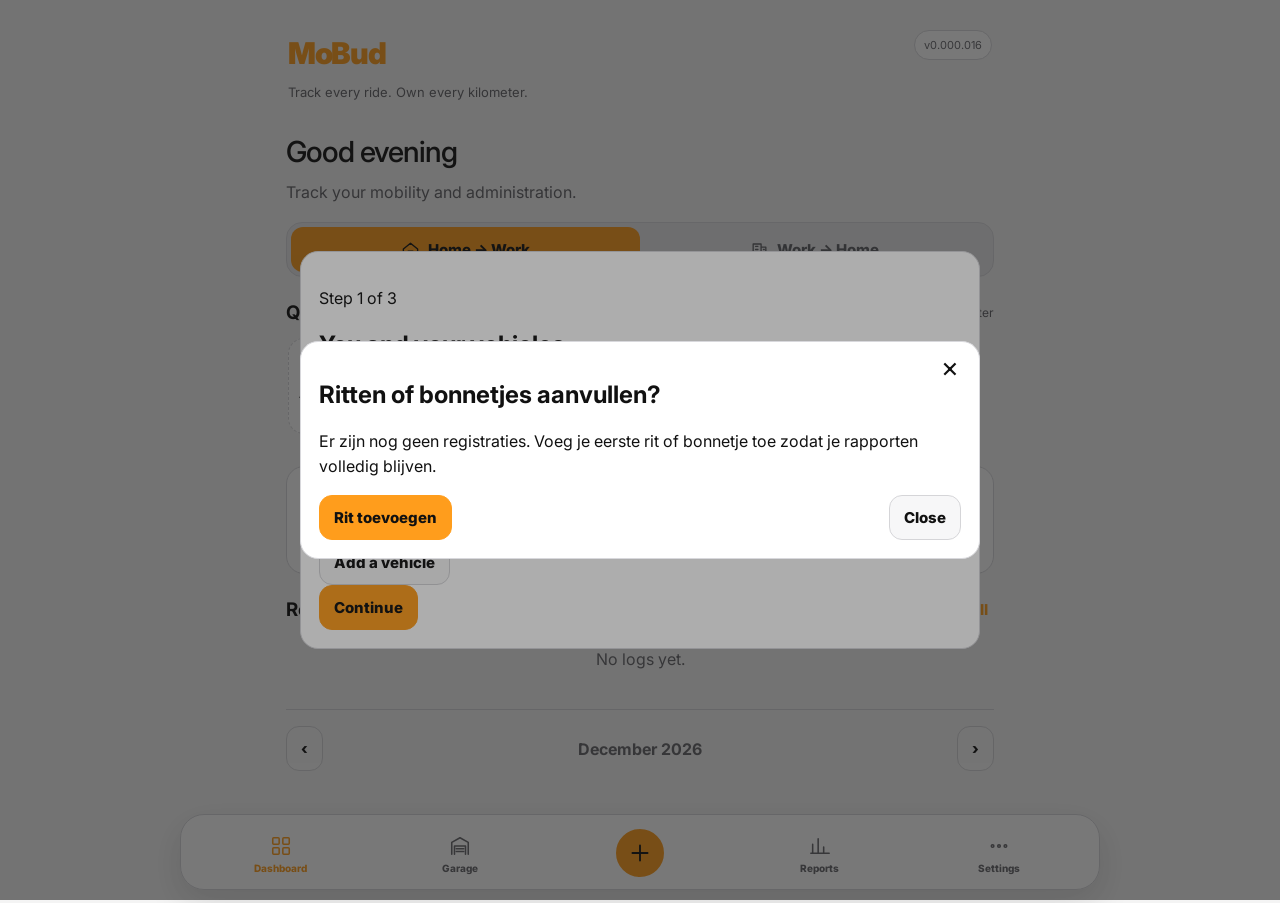
==== commit afd92b80: "mobile fix visual layout" ====
--- a/app/index.html
+++ b/app/index.html
@@ -5,12 +5,15 @@
 <meta name="referrer" content="no-referrer">
 <meta http-equiv="Permissions-Policy" content="camera=(self), geolocation=(self), microphone=(), payment=(), usb=()">
 <meta name="theme-color" content="#ffd34d"><script>(function(){try{var keys=['mobud-production-data-v0.000.009','mobud-production-data-v0.000.008','mobud-production-data-v0.000.007','mobud-production-data-v0.000.006','mobud-production-data'];var pref='system';for(var i=0;i<keys.length;i++){var raw=localStorage.getItem(keys[i]);if(raw){var data=JSON.parse(raw);pref=(data&&data.settings&&data.settings.theme)||'system';break;}}var resolved=pref==='system'?(window.matchMedia&&matchMedia('(prefers-color-scheme: light)').matches?'light':'dark'):pref;document.documentElement.setAttribute('data-theme',resolved);document.documentElement.setAttribute('data-theme-preference',pref);document.documentElement.style.colorScheme=resolved;}catch(e){}})();</script><meta name="apple-mobile-web-app-capable" content="yes"><meta name="apple-mobile-web-app-status-bar-style" content="black-translucent">
-<title>MoBud · v0.000.016</title><link rel="manifest" href="./manifest.json"><link rel="stylesheet" href="./styles.css?v=0171"><style id="desktop-container-hotfix">
+<title>MoBud · v0.000.016</title><link rel="manifest" href="./manifest.json"><link rel="stylesheet" href="./styles.css?v=0175"><style id="desktop-container-hotfix">
 @media (min-width:621px){
   #app.app-shell{width:100%!important;max-width:760px!important;margin-left:auto!important;margin-right:auto!important;}
 }
 </style>
 <script src="https://accounts.google.com/gsi/client" async defer></script>
+<link rel="preconnect" href="https://fonts.googleapis.com">
+<link rel="preconnect" href="https://fonts.gstatic.com" crossorigin>
+<link href="https://fonts.googleapis.com/css2?family=Inter:wght@100..900&display=swap" rel="stylesheet">
 </head>
 <body>
 <div id="installBanner" class="install-banner hidden" role="region" aria-label="Install MoBud">
@@ -79,6 +82,6 @@
 <div id="tutorial" class="tutorial hidden"><div id="tutorialSpot" class="tutorial-spot"></div><div class="tutorial-card"><p id="tutorialCount" class="eyebrow"></p><h3 id="tutorialTitle"></h3><p id="tutorialText"></p><div class="modal-actions"><button id="tutorialSkip" class="ghost">Skip</button><button id="tutorialNext" class="primary">Next</button></div></div></div>
 <div id="otherDeviceModal" class="modal hidden"><div class="modal-card warning-modal"><h2>MoBud staat ook open op een ander apparaat</h2><p id="otherDeviceText">Je info staat nog open op een ander apparaat. Sluit deze eerst af voor je hier verdergaat om dataconflicten te vermijden.</p><div class="modal-actions"><button id="otherDeviceRecheck" class="secondary" type="button">Ander apparaat sluiten en opnieuw controleren</button><button id="otherDeviceContinue" class="ghost" type="button">Toch doorgaan</button></div></div></div>
 <div id="feedbackModal" class="modal hidden"><form id="feedbackForm" class="modal-card"><h2 id="feedbackTitle">Report</h2><input type="hidden" id="feedbackType"><label>Title<input id="feedbackSubject" required></label><label>Description<textarea id="feedbackDescription" rows="5" required></textarea></label><label>Severity<select id="feedbackSeverity"><option value="Cosmetic">Cosmetic</option><option value="Annoying">Annoying</option><option value="Feature unusable">Feature unusable</option><option value="Data-loss risk">Data-loss risk</option><option value="App unusable">App unusable</option></select></label><label>Email (optional)<input type="email" id="feedbackEmail"></label><label class="check"><input type="checkbox" id="feedbackContact"> You may contact me</label><p class="legal-note">Do not include addresses, receipts, vehicle identifiers or other private data.</p><div class="modal-actions"><button type="button" id="cancelFeedback" class="ghost">Cancel</button><button class="primary" type="submit">Send</button></div></form></div>
-<div id="toast" class="toast hidden"></div><script src="config.js?v=0171"></script><script src="i18n.js?v=0171"></script><script src="pdf-lib.min.js?v=0171"></script><script src="app.js?v=0171"></script>
+<div id="toast" class="toast hidden"></div><script src="config.js?v=0175"></script><script src="i18n.js?v=0175"></script><script src="pdf-lib.min.js?v=0175"></script><script src="app.js?v=0175"></script>
 <!-- Cloudflare Web Analytics --><script type='module' src='https://static.cloudflareinsights.com/beacon.min.js' data-cf-beacon='{"token": "3550e24122a64e3e824a19b1f91f1723"}'></script><!-- End Cloudflare Web Analytics -->
 </body></html>
--- a/app/styles.css
+++ b/app/styles.css
@@ -278,7 +278,7 @@
 .report-filter{margin-bottom:14px}.report-filter .section-head{margin-bottom:10px}.report-filter-chips{display:flex;flex-wrap:wrap;gap:8px}.report-filter-chips button{border:1px solid var(--line);background:var(--surface-2);color:var(--text);border-radius:999px;padding:9px 13px;font-weight:800}.report-filter-chips button.active{background:var(--accent);border-color:var(--accent);color:#151515}.report-custom-range{display:grid;grid-template-columns:1fr 1fr;gap:10px;margin-top:12px}.analysis-card{padding:0;overflow:hidden}.analysis-toggle{width:100%;border:0;background:transparent;color:var(--text);padding:18px 20px;text-align:left}.analysis-toggle strong{display:flex;align-items:center;gap:10px}.analysis-toggle i{font-style:normal;color:var(--accent);font-size:1.35rem;line-height:1}.analysis-details{padding:0 20px 18px}.analysis-bar{height:12px;border-radius:999px;overflow:hidden;display:flex;background:var(--surface-3);margin:0 0 12px}.analysis-bar span{height:100%;min-width:2px}.analysis-list{display:grid}.analysis-list-row{display:grid;grid-template-columns:38px minmax(0,1fr) auto;align-items:center;gap:12px;padding:10px 0;border-bottom:1px solid var(--line)}.analysis-list-row:last-child{border-bottom:0}.analysis-list-row strong{text-align:right;white-space:nowrap}.analysis-list-row small{display:block;color:var(--muted);font-size:.72rem;margin-top:2px}.usage-legend-row strong{display:grid;text-align:right}.usage-legend-row strong small{font-size:.72rem;color:var(--muted);font-weight:650;margin-top:2px}.report-section-title>strong{white-space:nowrap;font-size:.9rem}.print-report-root{display:none}
 @media(max-width:560px){.report-custom-range{grid-template-columns:1fr}.report-section-title{align-items:flex-start}.report-section-title>strong{font-size:.8rem}}
 @media print{
-  @page{size:A4;margin:12mm}body>*:not(#printReportRoot){display:none!important}#printReportRoot{display:block!important;color:#111;background:#fff;font-family:Arial,sans-serif}.print-report-page,.print-receipt-page{break-after:page;page-break-after:always;min-height:270mm}.print-report-page h1{font-size:25pt;margin:0 0 8mm}.print-report-page h2,.print-receipt-page h2{font-size:16pt;margin:8mm 0 4mm}.print-kpis{display:grid;grid-template-columns:repeat(4,1fr);gap:4mm;margin:8mm 0}.print-kpis>div{border:1px solid #bbb;border-radius:3mm;padding:4mm}.print-kpis span{display:block;color:#555;font-size:9pt}.print-kpis strong{font-size:15pt}.print-report-page table{width:100%;border-collapse:collapse}.print-report-page th,.print-report-page td{border-bottom:1px solid #ccc;padding:3mm;text-align:left}.print-report-page th:nth-child(n+2),.print-report-page td:nth-child(n+2){text-align:right}.print-receipt-page{display:flex;flex-direction:column}.print-receipt-head{height:24mm}.print-receipt-head h2{margin:0 0 2mm}.print-receipt-head p{margin:0;color:#444}.print-receipt-frame{width:100%;height:238mm;border:1px solid #bbb;display:flex;align-items:center;justify-content:center;overflow:hidden;background:#fff}.print-receipt-frame img{width:100%;height:100%;object-fit:contain}.print-receipt-frame object{width:100%;height:100%;border:0}.print-receipt-page:last-child{break-after:auto;page-break-after:auto}
+  @page{size:A4;margin:12mm}body>*:not(#printReportRoot){display:none!important}#printReportRoot{display:block!important;color:#111;background:#fff;font-family:Inter,ui-sans-serif,system-ui,-apple-system,BlinkMacSystemFont,"Segoe UI",sans-serif}.print-report-page,.print-receipt-page{break-after:page;page-break-after:always;min-height:270mm}.print-report-page h1{font-size:25pt;margin:0 0 8mm}.print-report-page h2,.print-receipt-page h2{font-size:16pt;margin:8mm 0 4mm}.print-kpis{display:grid;grid-template-columns:repeat(4,1fr);gap:4mm;margin:8mm 0}.print-kpis>div{border:1px solid #bbb;border-radius:3mm;padding:4mm}.print-kpis span{display:block;color:#555;font-size:9pt}.print-kpis strong{font-size:15pt}.print-report-page table{width:100%;border-collapse:collapse}.print-report-page th,.print-report-page td{border-bottom:1px solid #ccc;padding:3mm;text-align:left}.print-report-page th:nth-child(n+2),.print-report-page td:nth-child(n+2){text-align:right}.print-receipt-page{display:flex;flex-direction:column}.print-receipt-head{height:24mm}.print-receipt-head h2{margin:0 0 2mm}.print-receipt-head p{margin:0;color:#444}.print-receipt-frame{width:100%;height:238mm;border:1px solid #bbb;display:flex;align-items:center;justify-content:center;overflow:hidden;background:#fff}.print-receipt-frame img{width:100%;height:100%;object-fit:contain}.print-receipt-frame object{width:100%;height:100%;border:0}.print-receipt-page:last-child{break-after:auto;page-break-after:auto}
 }
 
 /* v0.000.010 report, print and dynamic-filter hotfix */
@@ -408,3 +408,142 @@
     font-size: 13px !important;
   }
 }
+
+
+/* v0.000.016 hotfix 0172 — force mobile garage action typography parity */
+#screen-garage .garage-card button,
+#screen-garage .garage-card .secondary,
+#screen-garage .garage-card .ghost,
+#screen-garage .garage-card .danger,
+#screen-garage .garage-card .link-btn {
+  font-size: 14px !important;
+  line-height: 1.28 !important;
+  font-weight: 800 !important;
+  letter-spacing: -0.01em;
+}
+#screen-garage .garage-card .small,
+#screen-garage .garage-card button.small {
+  font-size: 14px !important;
+  line-height: 1.28 !important;
+}
+#screen-garage .garage-context-actions > button,
+#screen-garage .partner-actions > button {
+  min-height: 48px;
+}
+#screen-garage .mini-actions > button {
+  min-height: 36px;
+}
+@media(max-width:620px){
+  #screen-garage .garage-card button,
+  #screen-garage .garage-card .secondary,
+  #screen-garage .garage-card .ghost,
+  #screen-garage .garage-card .danger,
+  #screen-garage .garage-card .link-btn {
+    font-size: 14px !important;
+    line-height: 1.28 !important;
+  }
+}
+
+/* v0.000.016 hotfix 0174 — Inter font standardisation */
+html,body,button,input,select,textarea,a{font-family:Inter,ui-sans-serif,system-ui,-apple-system,BlinkMacSystemFont,"Segoe UI",sans-serif!important}
+
+/* v0.000.016 hotfix 0174 — Garage action grid and button line parity */
+#screen-garage .garage-context-actions{display:grid!important;grid-template-columns:repeat(3,minmax(0,1fr))!important;gap:10px!important;align-items:stretch!important}
+#screen-garage .partner-actions{display:grid!important;grid-template-columns:repeat(2,minmax(0,1fr))!important;gap:10px!important;align-items:stretch!important}
+#screen-garage .garage-action-tile{min-height:74px!important;padding:12px 8px!important;border-radius:16px!important;font-size:15px!important;font-weight:850!important;line-height:1.18!important;text-align:center!important;white-space:normal!important;display:flex!important;align-items:center!important;justify-content:center!important}
+#screen-garage .garage-action-tile span{display:block!important;line-height:1.18!important}
+#screen-garage .log-actions .ghost{font-size:12px!important;line-height:1.15!important}
+#screen-garage .partner-actions:empty{display:none!important}
+@media(max-width:620px){#screen-garage .garage-context-actions{grid-template-columns:repeat(3,minmax(0,1fr))!important}#screen-garage .partner-actions{grid-template-columns:repeat(2,minmax(0,1fr))!important}#screen-garage .garage-action-tile{font-size:14px!important;min-height:72px!important;padding:11px 6px!important}}
+
+
+/* v0.000.016 hotfix 0175 — force Garage month cards and action buttons into mobile grids */
+#screen-garage .vehicle-month-cards{
+  display:grid!important;
+  grid-template-columns:repeat(3,minmax(0,1fr))!important;
+  gap:10px!important;
+  align-items:stretch!important;
+}
+#screen-garage .vehicle-month-cards button{
+  min-width:0!important;
+  width:100%!important;
+  min-height:86px!important;
+  padding:12px 8px!important;
+  text-align:center!important;
+  white-space:normal!important;
+}
+#screen-garage .vehicle-month-cards button small,
+#screen-garage .vehicle-month-cards button span{
+  display:block!important;
+  font-size:11px!important;
+  line-height:1.18!important;
+  white-space:normal!important;
+}
+#screen-garage .vehicle-month-cards button strong{
+  display:block!important;
+  font-size:18px!important;
+  line-height:1.1!important;
+  margin:5px 0!important;
+}
+#screen-garage .garage-context-actions{
+  display:grid!important;
+  grid-template-columns:repeat(3,minmax(0,1fr))!important;
+  gap:10px!important;
+  align-items:stretch!important;
+}
+#screen-garage .partner-actions{
+  display:grid!important;
+  grid-template-columns:repeat(2,minmax(0,1fr))!important;
+  gap:10px!important;
+  align-items:stretch!important;
+}
+#screen-garage .garage-action-tile{
+  min-width:0!important;
+  width:100%!important;
+  min-height:76px!important;
+  padding:12px 8px!important;
+  border-radius:16px!important;
+  font-size:14px!important;
+  line-height:1.16!important;
+  font-weight:850!important;
+  text-align:center!important;
+  white-space:normal!important;
+  display:flex!important;
+  align-items:center!important;
+  justify-content:center!important;
+}
+#screen-garage .garage-action-tile span{
+  display:block!important;
+  line-height:1.16!important;
+}
+@media(max-width:620px){
+  #screen-garage .vehicle-month-cards{
+    grid-template-columns:repeat(3,minmax(0,1fr))!important;
+    gap:8px!important;
+  }
+  #screen-garage .vehicle-month-cards button{
+    min-height:82px!important;
+    padding:10px 5px!important;
+  }
+  #screen-garage .vehicle-month-cards button small,
+  #screen-garage .vehicle-month-cards button span{
+    font-size:10px!important;
+  }
+  #screen-garage .vehicle-month-cards button strong{
+    font-size:16px!important;
+  }
+  #screen-garage .garage-context-actions{
+    grid-template-columns:repeat(3,minmax(0,1fr))!important;
+    gap:8px!important;
+  }
+  #screen-garage .partner-actions{
+    grid-template-columns:repeat(2,minmax(0,1fr))!important;
+    gap:8px!important;
+  }
+  #screen-garage .garage-action-tile{
+    min-height:72px!important;
+    padding:10px 5px!important;
+    font-size:13px!important;
+    line-height:1.14!important;
+  }
+}
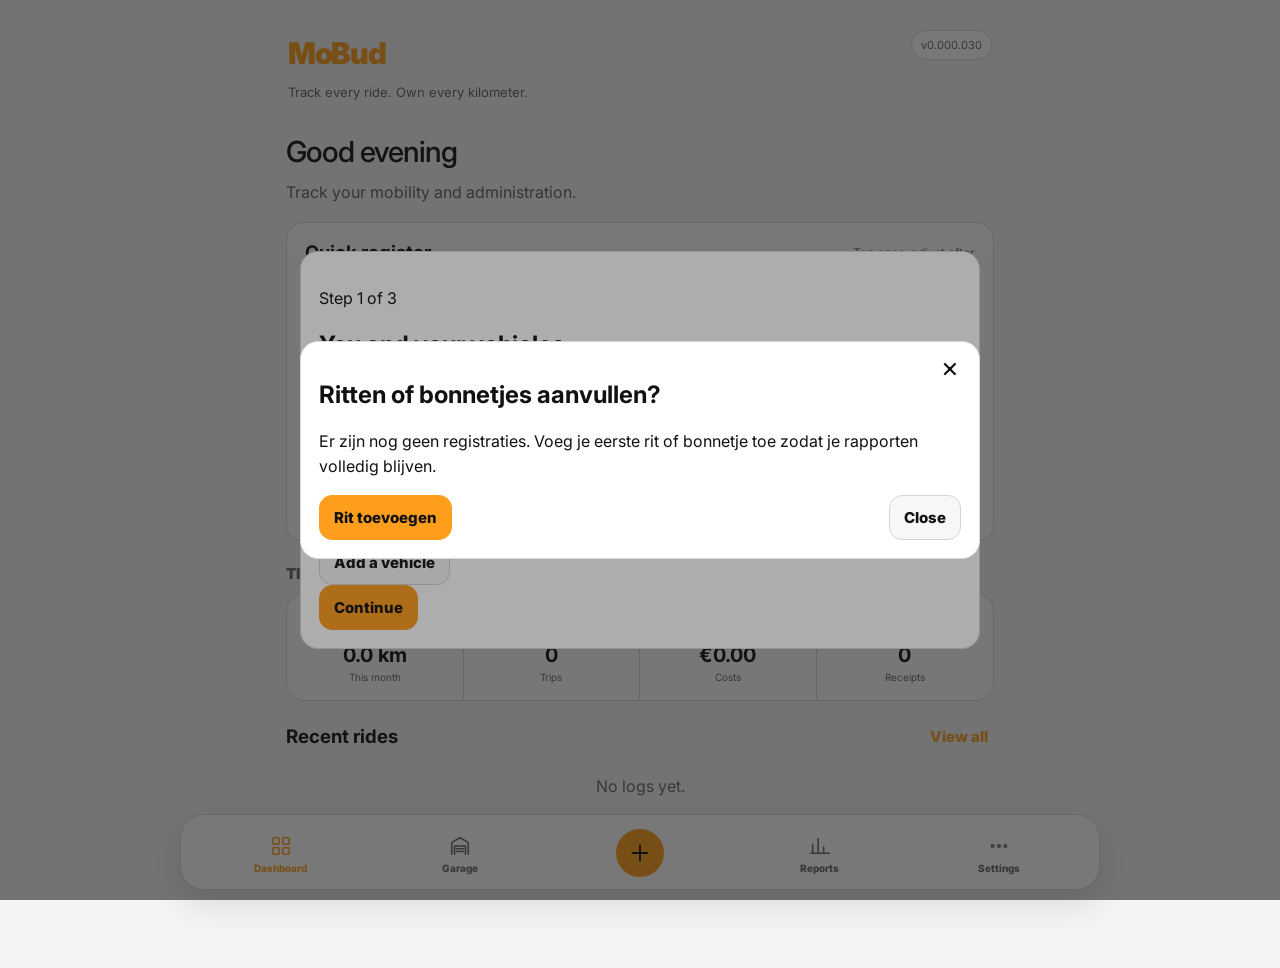
==== commit dc0fda87: "push push push" ====
--- a/app/index.html
+++ b/app/index.html
@@ -4,8 +4,8 @@
 <meta charset="utf-8"><meta name="viewport" content="width=device-width,initial-scale=1,viewport-fit=cover">
 <meta name="referrer" content="no-referrer">
 <meta http-equiv="Permissions-Policy" content="camera=(self), geolocation=(self), microphone=(), payment=(), usb=()">
-<meta name="theme-color" content="#ffd34d"><script>(function(){try{var keys=['mobud-production-data-v0.000.009','mobud-production-data-v0.000.008','mobud-production-data-v0.000.007','mobud-production-data-v0.000.006','mobud-production-data'];var pref='system';for(var i=0;i<keys.length;i++){var raw=localStorage.getItem(keys[i]);if(raw){var data=JSON.parse(raw);pref=(data&&data.settings&&data.settings.theme)||'system';break;}}var resolved=pref==='system'?(window.matchMedia&&matchMedia('(prefers-color-scheme: light)').matches?'light':'dark'):pref;document.documentElement.setAttribute('data-theme',resolved);document.documentElement.setAttribute('data-theme-preference',pref);document.documentElement.style.colorScheme=resolved;}catch(e){}})();</script><meta name="apple-mobile-web-app-capable" content="yes"><meta name="apple-mobile-web-app-status-bar-style" content="black-translucent">
-<title>MoBud · v0.000.016</title><link rel="manifest" href="./manifest.json"><link rel="stylesheet" href="./styles.css?v=0175"><style id="desktop-container-hotfix">
+<meta name="theme-color" content="#ffd34d"><script>(function(){try{var keys=['mobud-production-data-v0.000.009','mobud-production-data-v0.000.008','mobud-production-data-v0.000.007','mobud-production-data-v0.000.006','mobud-production-data-v0.000.005'];var pref='system';for(var i=0;i<keys.length;i++){var raw=localStorage.getItem(keys[i]);if(raw){var data=JSON.parse(raw);pref=(data&&data.settings&&data.settings.theme)||'system';break;}}var resolved=pref==='system'?(window.matchMedia&&matchMedia('(prefers-color-scheme: light)').matches?'light':'dark'):pref;document.documentElement.setAttribute('data-theme',resolved);document.documentElement.setAttribute('data-theme-preference',pref);document.documentElement.style.colorScheme=resolved;}catch(e){}})();</script><meta name="apple-mobile-web-app-capable" content="yes"><meta name="apple-mobile-web-app-status-bar-style" content="black-translucent">
+<title>MoBud · v0.000.030</title><link rel="manifest" href="./manifest.json"><link rel="stylesheet" href="./styles.css?v=0290"><style id="desktop-container-hotfix">
 @media (min-width:621px){
   #app.app-shell{width:100%!important;max-width:760px!important;margin-left:auto!important;margin-right:auto!important;}
 }
@@ -42,33 +42,37 @@
 <symbol id="i-receipt" viewBox="0 0 24 24"><path d="M6 3h12v18l-3-2-3 2-3-2-3 2zM9 8h6M9 12h6M9 16h4"/></symbol>
 <symbol id="i-plane" viewBox="0 0 24 24"><path d="M2 16l20-8-7 7v5l-3 1-2-5-4 2z"/></symbol><symbol id="i-helicopter" viewBox="0 0 24 24"><path d="M4 14h13l3-3M7 14l2-5h6l3 5M3 18h15M12 9V5M7 5h10"/></symbol></defs></svg>
 
-<div id="updateBanner" class="update-banner hidden"><strong>Nieuwe MoBud-cacheversie beschikbaar</strong><p>Download eerst een lokale veiligheidsback-up. Je bevestigt daarna expliciet voor de cache-update wordt toegepast.</p><button id="applyUpdate" class="primary small">Backup & update</button></div>
+<div id="updateBanner" class="update-banner hidden"><strong>New MoBud version available</strong><p>Download a local safety backup first. You then explicitly confirm before the cached update is applied.</p><button id="applyUpdate" class="primary small">Install update</button></div>
 <div id="app" class="app-shell">
-<header class="topbar"><div><p class="brand">MoBud</p><p class="tagline"><span data-no-i18n>Track every ride. Own every kilometer.</span></p></div><div class="top-actions"><span class="version-pill">v0.000.016</span></div></header>
+<header class="topbar"><div><p class="brand">MoBud</p><p class="tagline"><span data-no-i18n>Track every ride. Own every kilometer.</span></p></div><div class="top-actions"><span class="version-pill">v0.000.030</span></div></header>
 <main>
 <section id="screen-dashboard" class="screen active">
 <div class="dashboard-intro"><p id="greeting" class="dashboard-greeting">Good morning</p><p class="muted">Track your mobility and administration.</p></div>
-<div class="commute-panel" data-tutorial="commute-panel"><div class="segmented commute-segment"><button id="dirHomeWork" class="active" data-tutorial="direction-toggle"><svg><use href="#i-home"/></svg><span>Home → Work</span></button><button id="dirWorkHome"><svg><use href="#i-building"/></svg><span>Work → Home</span></button></div></div>
-<section class="dashboard-section"><div class="section-head"><h3>Quick commute</h3><span class="muted microcopy">Tap once, adjust after</span></div><div id="quickVehicles" class="quick-vehicle-row" data-tutorial="quick-log"></div></section>
-<section class="stats-strip"><div class="stat"><svg><use href="#i-road"/></svg><strong id="statKm">0</strong><span>This month</span></div><div class="stat"><svg><use href="#i-clock"/></svg><strong id="statTrips">0</strong><span>Trips</span></div><div class="stat"><svg><use href="#i-receipt"/></svg><strong id="statCost">€0</strong><span>Costs</span></div><div class="stat"><svg><use href="#i-receipt"/></svg><strong id="statReceipts">0</strong><span>Receipts</span></div></section>
+<section class="card quick-register-card dashboard-section" data-tutorial="quick-log"><div class="section-head"><h3>Quick register</h3><span class="muted microcopy">Tap once, adjust after</span></div><div class="commute-panel" data-tutorial="commute-panel"><div class="segmented commute-segment"><button id="dirHomeWork" class="active" data-tutorial="direction-toggle"><svg><use href="#i-home"/></svg><span>Home → Work</span></button><button id="dirWorkHome"><svg><use href="#i-building"/></svg><span>Work → Home</span></button></div></div><div id="quickVehicles" class="quick-vehicle-row" data-tutorial="quick-log"></div><button id="quickRegisterButton" class="primary quick-register-submit" type="button">Register</button></section>
+<section class="dashboard-stats-section"><h3 class="dashboard-section-title">This month's data</h3><div class="stats-strip"><div class="stat"><svg><use href="#i-road"/></svg><strong id="statKm">0</strong><span>This month</span></div><div class="stat"><svg><use href="#i-clock"/></svg><strong id="statTrips">0</strong><span>Trips</span></div><div class="stat"><svg><use href="#i-receipt"/></svg><strong id="statCost">€0</strong><span>Costs</span></div><div class="stat"><svg><use href="#i-receipt"/></svg><strong id="statReceipts">0</strong><span>Receipts</span></div></div></section>
 <section class="recent-section"><div class="section-head"><h3>Recent rides</h3><button id="viewAllLogs" class="text-link" data-tutorial="open-calendar">View all</button></div><div id="recentList" class="recent-list empty-state">No logs yet.</div></section>
-<div class="month-switch compact-month"><button id="prevMonth" class="ghost">‹</button><strong id="currentMonthLabel"></strong><button id="nextMonth" class="ghost">›</button></div>
+<div class="month-switch compact-month dashboard-month-switch hidden" aria-hidden="true"><button id="prevMonth" class="ghost" tabindex="-1">‹</button><strong id="currentMonthLabel"></strong><button id="nextMonth" class="ghost" tabindex="-1">›</button></div>
 </section>
 
 <section id="screen-log" class="screen"><div class="tabs card slim"><button class="tab active" data-tab="trip">Trip</button><button class="tab" data-tab="expense">Cost / receipt</button></div>
-<form id="tripForm" data-tutorial="trip-form" class="card form active-form"><h2 id="tripFormTitle">Log trip</h2><input type="hidden" id="tripEditId"><label>Date<input type="date" id="tripDate" required></label><label>Vehicle<select id="tripVehicle"></select></label><div class="swap-row"><label>From<select id="tripFrom"></select></label><button type="button" id="swapTrip" class="ghost swap">⇄</button><label>To<select id="tripTo"></select></label></div><label id="tripFromOtherWrap" class="hidden">Other origin<input id="tripFromOther" autocomplete="off" placeholder="Start typing and select an address"><div class="suggestions" id="tripFromOtherSuggestions"></div></label><label id="tripToOtherWrap" class="hidden">Other destination<input id="tripToOther" autocomplete="off" placeholder="Start typing and select an address"><div class="suggestions" id="tripToOtherSuggestions"></div></label><div class="two-col"><label>Distance<input type="number" min="0" step="0.1" id="tripKm" required></label><button type="button" id="calcRoute" class="secondary route-btn">Calculate route</button></div><label>Purpose<select id="tripPurpose"><option value="Commute">Commute</option><option value="Professional">Professional</option><option value="Private">Private</option><option value="Recreational">Recreational</option></select></label><label>Note<textarea id="tripNotes" rows="3"></textarea></label><div class="file-actions"><label class="secondary file-label">Choose file<input type="file" id="tripFile" accept="image/*,.pdf"></label><label class="secondary file-label">Take photo<input type="file" id="tripCamera" accept="image/*" capture="environment"></label></div><div id="tripAttachmentInfo" class="attachment-info hidden"></div><p class="legal-note">Keep the legally valid original ticket or invoice for the required retention period. A MoBud copy does not replace the original.</p><div class="hero-actions"><button class="primary" type="submit">Save trip</button><button id="cancelTripEdit" class="ghost hidden" type="button">Cancel</button></div></form>
+<form id="tripForm" data-tutorial="trip-form" class="card form active-form"><h2 id="tripFormTitle">Log trip</h2><input type="hidden" id="tripEditId"><label>Date<input type="date" id="tripDate" required></label><label>Vehicle<select id="tripVehicle"></select></label><div class="swap-row"><label>From<select id="tripFrom"></select></label><button type="button" id="swapTrip" class="ghost swap">⇄</button><label>To<select id="tripTo"></select></label></div><label id="tripFromOtherWrap" class="hidden">Other origin<input id="tripFromOther" autocomplete="off" placeholder="Start typing and select an address"><div class="suggestions" id="tripFromOtherSuggestions"></div></label><label id="tripToOtherWrap" class="hidden">Other destination<input id="tripToOther" autocomplete="off" placeholder="Start typing and select an address"><div class="suggestions" id="tripToOtherSuggestions"></div></label><div class="route-stops-card"><div class="mini-section-head"><div><h3>Stops</h3><p class="muted">Optional: add and reorder stops for this trip.</p></div><button type="button" id="addTripStop" class="ghost small">Add stop</button></div><div id="tripStopsList" class="trip-stops-list"></div><div id="tripRoutePreview" class="trip-route-preview hidden"></div></div><div class="two-col"><label>Distance<input type="number" min="0" step="0.1" id="tripKm" required></label><button type="button" id="calcRoute" class="secondary route-btn">Calculate route</button></div><label>Purpose<select id="tripPurpose"><option value="Commute">Commute</option><option value="Professional">Professional</option><option value="Private">Private</option><option value="Recreational">Recreational</option></select></label><label>Note<textarea id="tripNotes" rows="3"></textarea></label><div class="file-actions"><label class="secondary file-label">Choose file<input type="file" id="tripFile" accept="image/*,.pdf"></label><label class="secondary file-label">Take photo<input type="file" id="tripCamera" accept="image/*" capture="environment"></label></div><div id="tripAttachmentInfo" class="attachment-info hidden"></div><p class="legal-note">Keep the legally valid original ticket or invoice for the required retention period. A MoBud copy does not replace the original.</p><div class="hero-actions"><button class="primary" type="submit">Save trip</button><button id="cancelTripEdit" class="ghost hidden" type="button">Cancel</button></div></form>
 <form id="expenseForm" data-tutorial="expense-form" class="card form"><h2 id="expenseFormTitle">Cost / receipt</h2><input type="hidden" id="expenseEditId"><label>Date<input type="date" id="expenseDate" required></label><label>Vehicle<select id="expenseVehicle"></select></label><label>Category<select id="expenseCategory"><option value="Fuel / charging">Fuel / charging</option><option value="Parking">Parking</option><option value="Train">Train</option><option value="Bus / tram / metro">Bus / tram / metro</option><option value="Maintenance">Maintenance</option><option value="Repair">Repair</option><option value="Fine">Fine</option><option value="Insurance">Insurance</option><option value="Tax">Tax</option><option value="Equipment / clothing">Equipment / clothing</option><option value="Purchase">Purchase</option><option value="Other">Other</option></select></label><label>Amount<input type="number" min="0" step="0.01" id="expenseAmount" required></label><label>Supplier<input id="expenseSupplier"></label><label>Odometer / mileage<input type="number" min="0" step="0.1" id="expenseOdometer"></label><label>Note<textarea id="expenseNotes" rows="3"></textarea></label><div class="file-actions"><label class="secondary file-label">Choose file<input type="file" id="expenseFile" accept="image/*,.pdf"></label><label class="secondary file-label">Take photo<input type="file" id="expenseCamera" accept="image/*" capture="environment"></label></div><div id="expenseAttachmentInfo" class="attachment-info hidden"></div><p class="legal-note">Keep the legally valid original ticket or invoice for the required retention period. A MoBud copy does not replace the original.</p><div class="hero-actions"><button class="primary" type="submit">Save cost</button><button id="cancelExpenseEdit" class="ghost hidden" type="button">Cancel</button></div></form></section>
 
-<section id="screen-calendar" class="screen"><div class="card"><button id="calendarBack" class="ghost small calendar-back" type="button">← Terug</button><div class="section-head"><button id="calPrev" class="ghost">‹</button><h2 id="calendarTitle"></h2><button id="calNext" class="ghost">›</button></div><div class="calendar-week"><span>Mo</span><span>Tu</span><span>We</span><span>Th</span><span>Fr</span><span>Sa</span><span>Su</span></div><div id="calendarGrid" class="calendar-grid"></div></div><div class="card"><h3 id="selectedDayTitle">Selected day</h3><div id="dayLogs" class="list"></div></div></section>
+<section id="screen-calendar" class="screen"><div class="card"><button id="calendarBack" class="ghost small calendar-back" type="button">← Back</button><div class="section-head"><button id="calPrev" class="ghost">‹</button><h2 id="calendarTitle"></h2><button id="calNext" class="ghost">›</button></div><div class="calendar-filter-row"><label for="calendarVehicleFilter">Vehicle</label><select id="calendarVehicleFilter"><option value="all">All vehicles</option></select></div><div class="calendar-week"><span>Mo</span><span>Tu</span><span>We</span><span>Th</span><span>Fr</span><span>Sa</span><span>Su</span></div><div id="calendarGrid" class="calendar-grid"></div></div><div class="card"><h3 id="selectedDayTitle">Selected day</h3><div id="dayLogs" class="list"></div></div></section>
 
 <section id="screen-garage" data-tutorial="garage-screen" class="screen"><div class="page-header"><div class="section-head"><div><h2>Garage</h2><p class="muted">Manage, filter and maintain your vehicles.</p></div><button id="addVehicleBtn" class="primary small">Add vehicle</button></div><div class="garage-filters"><select id="garageTypeFilter"><option value="all">All vehicle types</option></select><select id="garagePowertrainFilter"><option value="all">All powertrains</option></select></div></div><div id="garageList"></div></section>
 
-<section id="screen-stats" data-tutorial="stats-screen" class="screen"><div class="page-header"><h2>Stats & reports</h2><p class="muted">Local overview. Your mobility data remains on this device or in your own Google Drive.</p></div><div id="statsContent"></div><div class="card"><h3>Export</h3><p class="legal-note">Keep original supporting documents. Reports and uploaded copies are administrative aids only and do not determine tax deductibility.</p><div class="hero-actions"><button id="printReport" class="primary">Print</button><button id="exportPdf" class="secondary">PDF exporteren</button></div><p class="legal-note">Een rapport wordt alleen gemaakt wanneer je zelf op een van deze knoppen drukt. PDF-rapporten worden niet automatisch in Google Drive opgeslagen; je kiest zelf waar je ze bewaart.</p></div></section>
+<section id="screen-stats" data-tutorial="stats-screen" class="screen"><div class="page-header"><h2>Stats & reports</h2><p class="muted">Local overview. Your mobility data remains on this device or in your own Google Drive.</p></div><div id="statsContent"></div><div class="card"><h3>Export</h3><p class="legal-note">Keep original supporting documents. Reports and uploaded copies are administrative aids only and do not determine tax deductibility.</p><div class="hero-actions"><button id="printReport" class="primary">Print</button><button id="exportPdf" class="secondary">Export PDF</button></div><p class="legal-note">A report is created only when you press one of these buttons. PDF reports are not automatically stored in Google Drive; you choose where to save them.</p></div></section>
 
 <section id="screen-settings" data-tutorial="settings-screen" class="screen"><div class="page-header"><h2>Settings</h2><p class="muted">Preferences are saved automatically.</p><span id="autosaveStatus" class="autosave-status">Saved</span></div><div class="card"><label>Name<input id="settingName"></label><label>Language<select id="settingLanguage"><option value="en">English</option><option value="nl">Nederlands</option><option value="fr">Français</option><option value="de">Deutsch</option><option value="de-CH">Deutsch (Schweiz)</option><option value="it">Italiano</option><option value="es">Español</option><option value="pt">Português</option><option value="da">Dansk</option><option value="sv">Svenska</option><option value="no">Norsk</option><option value="pl">Polski</option></select></label><label>Country<select id="settingCountry"><option value="BE">Belgium</option><option value="NL">Netherlands</option><option value="FR">France</option><option value="DE">Germany</option><option value="CH">Switzerland</option><option value="IT">Italy</option><option value="ES">Spain</option><option value="PT">Portugal</option><option value="DK">Denmark</option><option value="SE">Sweden</option><option value="NO">Norway</option><option value="PL">Poland</option></select></label><label>Currency<select id="settingCurrency"><option value="€">Euro (€)</option><option value="£">Pound (£)</option><option value="kr">Krona (kr)</option></select></label><label>Distance unit<select id="settingUnit"><option value="km">Kilometres</option><option value="mi">Miles</option></select></label><label>Appearance<select id="settingTheme"><option value="system">Follow system</option><option value="dark">Always dark</option><option value="light">Always light</option></select></label></div>
 <div class="card"><h3>Addresses</h3><div id="addressFields"></div></div>
-<div class="card"><h3>Storage & Google Drive</h3><p id="storageStatus" class="muted"></p><p id="lastSyncStatus" class="sync-status hidden">Last sync: never</p><div class="hero-actions drive-actions"><button id="linkDrive" class="secondary">Link Google Drive</button><button id="syncDrive" class="secondary hidden">Synchronise now</button><button id="driveBackupCreate" class="secondary hidden">Backup maken</button><button id="driveBackupImport" class="secondary hidden">Backup importeren</button><button id="exportJson" data-tutorial="backup-export" class="secondary">Gegevensback-up exporteren</button><label class="secondary file-label">Gegevensback-up importeren<input id="importJson" type="file" accept="application/json"></label><button id="disconnectDrive" class="ghost hidden">Disconnect</button></div><div class="data-trust-box"><strong>What happens with my data?</strong><p>MoBud stores your mobility data locally on this device. Google Drive is optional and uses your own app data folder. Local and Drive data are merged where possible; MoBud does not sell data and does not use a central trip database.</p></div><p class="legal-note">Automatic sync runs when MoBud opens, after relevant changes and periodically while the app is active. Manual backups are separate recovery points.</p><p class="legal-note">Google Drive is optional. MoBud remains local-first. Your backup stays in your Google account. You manage storage accumulation and retention.</p></div>
-<div class="card"><h3>Old receipt cleanup</h3><p class="muted">Remove only photo and PDF attachments older than a chosen date. Trips, costs, amounts and receipt metadata remain available.</p><label>Remove attachments before<input type="date" id="receiptCleanupDate"></label><p id="receiptCleanupPreview" class="muted">Choose a cutoff date to preview old receipt attachments.</p><button id="cleanupReceipts" class="danger">Clean up old receipts</button><p class="legal-note">This action is permanent and updates the local data and your next Google Drive sync.</p></div>
+<div class="card storage-drive-card"><h3>Storage & Google Drive</h3>
+<div class="local-backup-block"><h4>Local data</h4><p class="legal-note">Your data is stored locally on this device. Export a JSON backup and keep it safely on this device or another storage location.</p><div class="hero-actions local-backup-actions"><button id="exportJson" data-tutorial="backup-export" class="secondary">Export backup</button><label class="secondary file-label">Import backup<input id="importJson" type="file" accept="application/json"></label></div></div>
+<hr class="settings-divider">
+<div class="drive-backup-block"><h4>Google Drive</h4><p class="legal-note">Prefer Google Drive? Export a backup or import one here. MoBud safely merges your files so trips and receipts from another device or an earlier backup are not missed. Unsure? First make a local backup above.</p><p id="lastSyncStatus" class="sync-status">Last Drive backup: never</p><div class="hero-actions drive-actions"><button id="driveBackupCreate" class="secondary">Export to Drive</button><button id="driveBackupImport" class="secondary">Import from Drive</button></div></div>
+<div class="data-trust-box"><strong>What happens to my data?</strong><p>MoBud stores your data locally and opens Google Drive only when you choose to export or import a backup. You grant short, one-time permission for that action; no permanent Drive session or background sync remains active.</p></div>
+<p id="storageStatus" class="hidden"></p><button id="linkDrive" class="hidden" type="button">Google Drive</button><button id="syncDrive" class="hidden" type="button">Backup</button><button id="disconnectDrive" class="hidden" type="button">Disconnect</button></div>
+<div class="card"><h3>Old receipt cleanup</h3><p class="muted">Remove only photo and PDF attachments older than a chosen date. Trips, costs, amounts and receipt metadata remain available.</p><label>Remove attachments before<input type="date" id="receiptCleanupDate"></label><p id="receiptCleanupPreview" class="muted">Choose a cutoff date to preview old receipt attachments.</p><button id="cleanupReceipts" class="danger">Clean up old receipts</button><p class="legal-note">This action is permanent and is included in the next Google Drive backup you create.</p></div>
 <div class="retired-reminder-controls hidden" aria-hidden="true"><select id="commuteReminderMode"><option value="never" selected>Never</option></select><input type="time" id="dailyReminderTime" value="19:00"><select id="weeklyReminderDay"><option value="6" selected>Saturday</option></select><input type="time" id="weeklyReminderTime" value="10:00"><select id="backupFrequency"><option value="never" selected>Never</option></select><select id="reportFrequency"><option value="never" selected>Never</option></select><input type="checkbox" id="notifyUpdates"></div>
 <div class="card update-check-card"><h3>Updates</h3><p class="muted">Controleer manueel of er een nieuwe MoBud-cacheversie klaarstaat.</p><button id="checkUpdate" class="secondary">Controleer updates</button></div>
 <div class="card"><h3>Mobility providers</h3><p class="muted">Official national and regional operators for your selected country.</p><div id="mobilityProviderList" class="provider-list"></div></div><div class="card"><h3>Help & FAQ</h3><button id="replayTutorial" class="secondary">Replay tutorial</button><div id="faqList" class="faq-list"></div></div>
@@ -77,11 +81,26 @@
 </main>
 <nav class="bottom-nav"><button class="nav active" data-screen="dashboard"><svg><use href="#i-grid"/></svg><span>Dashboard</span></button><button class="nav" data-screen="garage" data-tutorial="nav-garage"><svg><use href="#i-garage"/></svg><span>Garage</span></button><button class="nav nav-add" data-screen="log" data-tutorial="nav-log"><svg><use href="#i-plus"/></svg><span>Log</span></button><button class="nav" data-screen="stats" data-tutorial="nav-stats"><svg><use href="#i-chart"/></svg><span>Reports</span></button><button class="nav" data-screen="settings" data-tutorial="nav-settings"><svg><use href="#i-more"/></svg><span>Settings</span></button></nav>
 </div>
-<div id="onboarding" class="modal hidden"><div class="modal-card"><div id="onboardingStep1" class="onboard-step"><p class="eyebrow">Step 1 of 3</p><h2>You and your vehicles</h2><label>Your name<input id="onboardName"></label><label>Language<select id="onboardLanguage"><option value="en">English</option><option value="nl">Nederlands</option><option value="fr">Français</option><option value="de">Deutsch</option><option value="de-CH">Deutsch (Schweiz)</option><option value="it">Italiano</option><option value="es">Español</option><option value="pt">Português</option><option value="da">Dansk</option><option value="sv">Svenska</option><option value="no">Norsk</option><option value="pl">Polski</option></select></label><div id="onboardVehicles"></div><button id="onboardAddVehicle" class="secondary">Add a vehicle</button><div class="modal-actions"><button id="onboardNext1" class="primary">Continue</button></div></div><div id="onboardingStep2" class="onboard-step hidden"><p class="eyebrow">Step 2 of 3</p><h2>Choose where your data lives</h2><p>MoBud is free, ad-free and does not store your trips, costs, addresses or files on MoBud servers.</p><label class="choice"><input type="radio" name="storageChoice" value="local" checked><strong>Keep everything local</strong><span>Only this device. Losing it or clearing browser data can erase your records.</span></label><label class="choice"><input type="radio" name="storageChoice" value="drive"><strong>Use Google Drive</strong><span>Back up to your own Drive and access the same backup on other devices. You manage Drive storage accumulation.</span></label><div class="modal-actions"><button id="onboardBack2" class="ghost">Back</button><button id="onboardNext2" class="primary">Continue</button></div></div><div id="onboardingStep3" class="onboard-step hidden"><p class="eyebrow">Step 3 of 3</p><h2>Local reminders</h2><p>MoBud keeps reminders local. You will not receive phone notifications when the app is closed. Instead, MoBud shows reminder modals when you open the app.</p><div class="retired-reminder-controls" aria-hidden="true"><select id="onboardCommuteReminder"><option value="never" selected>No commute reminder</option></select><select id="onboardBackup"><option value="never" selected>No reminders</option></select><select id="onboardReport"><option value="never" selected>No reminders</option></select><input type="checkbox" id="onboardNotify"></div><div class="modal-actions"><button id="onboardBack3" class="ghost">Back</button><button id="finishOnboarding" class="primary">Enter MoBud</button></div></div></div></div>
-<div id="vehicleModal" class="modal hidden"><form id="vehicleForm" class="modal-card"><h2 id="vehicleFormTitle">Add vehicle</h2><input type="hidden" id="vehicleId"><div class="two-col"><label>Type<select id="vehicleType"><option value="bicycle">Bicycle</option><option value="ebike">Electric bicycle</option><option value="speed_pedelec">Speed pedelec</option><option value="car">Car</option><option value="van">Van</option><option value="motorcycle">Motorcycle</option><option value="scooter">Scooter / moped</option><option value="plane">Plane</option><option value="helicopter">Helicopter</option><option value="other">Other vehicle</option></select></label><label>Powertrain / fuel<select id="vehiclePowertrain"><option value="not_applicable">Not applicable</option><option value="electric">Electric</option><option value="petrol">Petrol</option><option value="diesel">Diesel</option><option value="hybrid_petrol">Hybrid petrol</option><option value="hybrid_diesel">Hybrid diesel</option><option value="plug_in_hybrid">Plug-in hybrid</option><option value="lpg">LPG</option><option value="cng">CNG</option><option value="hydrogen">Hydrogen</option><option value="other">Other</option></select></label></div><label>Display name<input id="vehicleName" required placeholder="Lease bicycle work"></label><div class="two-col"><label>Brand<input id="vehicleBrand"></label><label>Model<input id="vehicleModel"></label></div><label>Current odometer / mileage<input type="number" min="0" step="0.1" id="vehicleCurrentOdometer" placeholder="e.g. 50124"></label><label class="check"><input type="checkbox" id="vehicleDefault"> Default vehicle of this type</label><details><summary>Optional details</summary><label>Bought from<input id="vehicleBoughtFrom"></label><label>Seller website<input type="url" id="vehicleSellerUrl"></label><button type="button" class="ghost small metadata-button" data-fetch-partner="seller" data-url-input="vehicleSellerUrl">Retrieve public contact details</button><label>Seller phone<input id="vehicleSellerPhone"></label><label>Seller address<input id="vehicleSellerAddress"></label><label>Lease partner<input id="vehicleLeasePartner"></label><label>Lease partner website<input type="url" id="vehicleLeaseUrl"></label><button type="button" class="ghost small metadata-button" data-fetch-partner="lease" data-url-input="vehicleLeaseUrl">Retrieve public contact details</button><label>Lease phone<input id="vehicleLeasePhone"></label><label>Lease address<input id="vehicleLeaseAddress"></label><div class="two-col"><label>Lease start<input type="date" id="vehicleLeaseStart"></label><label>Lease end<input type="date" id="vehicleLeaseEnd"></label></div><label>Maintenance provider<input id="vehicleMaintenanceProvider"></label><label>Maintenance website<input type="url" id="vehicleMaintenanceUrl"></label><button type="button" class="ghost small metadata-button" data-fetch-partner="maintenance" data-url-input="vehicleMaintenanceUrl">Retrieve public contact details</button><label>Maintenance contact<input id="vehicleMaintenanceContact"></label><label>Maintenance address<input id="vehicleMaintenanceAddress"></label><label>Insurance provider<input id="vehicleInsurance"></label><label>Insurance website<input type="url" id="vehicleInsuranceUrl"></label><button type="button" class="ghost small metadata-button" data-fetch-partner="insurance" data-url-input="vehicleInsuranceUrl">Retrieve public contact details</button><label>Insurance phone<input id="vehicleInsurancePhone"></label><label>Insurance address<input id="vehicleInsuranceAddress"></label><div class="two-col"><label>First maintenance at km<input type="number" min="0" id="vehicleFirstMaintenanceKm"></label><label>First maintenance by date<input type="date" id="vehicleFirstMaintenanceDate"></label></div><div class="two-col"><label>Maintenance every months<input type="number" min="0" id="vehicleMaintenanceMonths"></label><label>Maintenance every km<input type="number" min="0" id="vehicleMaintenanceKm"></label></div></details><div class="modal-actions"><button id="cancelVehicle" type="button" class="ghost">Cancel</button><button class="primary" type="submit">Save vehicle</button></div></form></div>
+<div id="onboarding" class="modal hidden"><div class="modal-card"><div id="onboardingStep1" class="onboard-step"><p class="eyebrow">Step 1 of 3</p><h2>You and your vehicles</h2><label>Your name<input id="onboardName"></label><label>Language<select id="onboardLanguage"><option value="en">English</option><option value="nl">Nederlands</option><option value="fr">Français</option><option value="de">Deutsch</option><option value="de-CH">Deutsch (Schweiz)</option><option value="it">Italiano</option><option value="es">Español</option><option value="pt">Português</option><option value="da">Dansk</option><option value="sv">Svenska</option><option value="no">Norsk</option><option value="pl">Polski</option></select></label><div id="onboardVehicles"></div><button id="onboardAddVehicle" class="secondary">Add a vehicle</button><div class="modal-actions"><button id="onboardNext1" class="primary">Continue</button></div></div><div id="onboardingStep2" class="onboard-step hidden"><p class="eyebrow">Step 2 of 3</p><h2>Choose where your data lives</h2><p>MoBud is free, ad-free and does not store your trips, costs, addresses or files on MoBud servers.</p><label class="choice"><input type="radio" name="storageChoice" value="local" checked><strong>Keep everything local</strong><span>Only this device. Losing it or clearing browser data can erase your records.</span></label><label class="choice"><input type="radio" name="storageChoice" value="drive"><strong>Use Google Drive</strong><span>Create or import a backup in your own Drive when you choose. MoBud does not keep a permanent Drive session active.</span></label><div class="modal-actions"><button id="onboardBack2" class="ghost">Back</button><button id="onboardNext2" class="primary">Continue</button></div></div><div id="onboardingStep3" class="onboard-step hidden"><p class="eyebrow">Step 3 of 3</p><h2>Local reminders</h2><p>MoBud keeps reminders local. You will not receive phone notifications when the app is closed. Instead, MoBud shows reminder modals when you open the app.</p><div class="retired-reminder-controls" aria-hidden="true"><select id="onboardCommuteReminder"><option value="never" selected>No commute reminder</option></select><select id="onboardBackup"><option value="never" selected>No reminders</option></select><select id="onboardReport"><option value="never" selected>No reminders</option></select><input type="checkbox" id="onboardNotify"></div><div class="modal-actions"><button id="onboardBack3" class="ghost">Back</button><button id="finishOnboarding" class="primary">Enter MoBud</button></div></div></div></div>
+<div id="vehicleModal" class="modal hidden"><form id="vehicleForm" class="modal-card vehicle-editor"><div class="section-head"><div><small class="eyebrow">Garage</small><h2 id="vehicleFormTitle">Add vehicle</h2></div></div><input type="hidden" id="vehicleId">
+<div class="vehicle-editor-primary">
+<div class="two-col"><label>Type<select id="vehicleType"><option value="bicycle">Bicycle</option><option value="ebike">Electric bicycle</option><option value="speed_pedelec">Speed pedelec</option><option value="car">Car</option><option value="van">Van</option><option value="motorcycle">Motorcycle</option><option value="scooter">Scooter / moped</option><option value="plane">Plane</option><option value="helicopter">Helicopter</option><option value="other">Other vehicle</option></select></label><label>Powertrain / fuel<select id="vehiclePowertrain"><option value="not_applicable">Not applicable</option></select></label></div>
+<label>Display name<input id="vehicleName" required placeholder="Lease bicycle work"></label>
+<div class="two-col"><label>Brand<input id="vehicleBrand"></label><label>Model<input id="vehicleModel"></label></div>
+<div class="two-col"><label>Model year<input type="number" min="1900" max="2100" id="vehicleModelYear" placeholder="2026"></label><label>First registration<input type="date" id="vehicleFirstRegistration"></label></div>
+<div class="two-col"><label>Frame/chassis number<input id="vehicleFrameNumber" autocomplete="off"></label><label>Current odometer / mileage<input type="number" min="0" step="0.1" id="vehicleCurrentOdometer" placeholder="e.g. 50124"></label></div>
+<label class="check"><input type="checkbox" id="vehicleDefault"> Default vehicle of this type</label>
+</div>
+<details class="optional-details" open><summary><span>Optional details</span><small>Add only what is useful for this vehicle</small></summary><div class="optional-card-grid">
+<details class="optional-card"><summary><span class="optional-card-heading"><span class="optional-card-title">Maintenance & repair</span><small id="maintenanceCardSummary" class="optional-card-summary">No partner added</small></span><span class="optional-card-chevron" aria-hidden="true"></span></summary><div class="optional-card-body"><label>Maintenance / repair partner<input id="vehicleMaintenanceProvider"></label><div class="two-col"><label>Phone<input type="tel" id="vehicleMaintenanceContact"></label><label>Email<input type="email" id="vehicleMaintenanceEmail"></label></div><label>Website or appointment form<input type="url" id="vehicleMaintenanceUrl"></label><label>Address<input id="vehicleMaintenanceAddress"></label><div class="two-col"><label>First maintenance at km<input type="number" min="0" id="vehicleFirstMaintenanceKm"></label><label>First maintenance by date<input type="date" id="vehicleFirstMaintenanceDate"></label></div><div class="two-col"><label>Maintenance every months<input type="number" min="0" id="vehicleMaintenanceMonths"></label><label>Maintenance every km<input type="number" min="0" id="vehicleMaintenanceKm"></label></div></div></details>
+<details class="optional-card"><summary><span class="optional-card-heading"><span class="optional-card-title">Breakdown assistance</span><small id="breakdownCardSummary" class="optional-card-summary">No breakdown assistance added</small></span><span class="optional-card-chevron" aria-hidden="true"></span></summary><div class="optional-card-body"><label>Breakdown assistance provider<input id="vehicleBreakdownProvider" placeholder="Europ Assistance"></label><div class="two-col"><label>Emergency phone<input type="tel" id="vehicleBreakdownPhone"></label><label>Email<input type="email" id="vehicleBreakdownEmail"></label></div><label>App, portal or emergency page<input type="url" id="vehicleBreakdownUrl"></label><div class="two-col"><label>Contract / membership number<input id="vehicleBreakdownContract"></label><label>Linked through<input id="vehicleBreakdownVia" placeholder="Insurer, broker or lease partner"></label></div><label>Instructions for roadside assistance<textarea id="vehicleBreakdownInstructions" rows="3" placeholder="Information to mention during the call"></textarea></label></div></details>
+<details class="optional-card"><summary><span class="optional-card-heading"><span class="optional-card-title">Insurance & damage</span><small id="insuranceCardSummary" class="optional-card-summary">No insurer added</small></span><span class="optional-card-chevron" aria-hidden="true"></span></summary><div class="optional-card-body"><div class="two-col"><label>Insurance provider<input id="vehicleInsurance"></label><label>Insurance broker<input id="vehicleInsuranceBroker"></label></div><div class="two-col"><label>Phone<input type="tel" id="vehicleInsurancePhone"></label><label>Email<input type="email" id="vehicleInsuranceEmail"></label></div><label>Website or damage form<input type="url" id="vehicleInsuranceUrl"></label><div class="two-col"><label>Policy number<input id="vehicleInsurancePolicy"></label><label>Insurance proof link<input type="url" id="vehicleInsuranceProofUrl"></label></div><label>Inspection certificate link<input type="url" id="vehicleInspectionUrl"></label><label>Address<input id="vehicleInsuranceAddress"></label></div></details>
+<details class="optional-card"><summary><span class="optional-card-heading"><span class="optional-card-title">Lease partner</span><small id="leaseCardSummary" class="optional-card-summary">No lease partner added</small></span><span class="optional-card-chevron" aria-hidden="true"></span></summary><div class="optional-card-body"><label>Lease partner<input id="vehicleLeasePartner"></label><div class="two-col"><label>Phone<input type="tel" id="vehicleLeasePhone"></label><label>Email<input type="email" id="vehicleLeaseEmail"></label></div><label>App, portal or service form<input type="url" id="vehicleLeaseUrl"></label><div class="two-col"><label>Contract number<input id="vehicleLeaseContract"></label><label>Breakdown / repair form<input type="url" id="vehicleLeaseServiceUrl"></label></div><label>Address<input id="vehicleLeaseAddress"></label><div class="two-col"><label>Lease start<input type="date" id="vehicleLeaseStart"></label><label>Lease end<input type="date" id="vehicleLeaseEnd"></label></div></div></details>
+<details class="optional-card"><summary><span class="optional-card-heading"><span class="optional-card-title">Seller / dealer</span><small id="sellerCardSummary" class="optional-card-summary">No seller added</small></span><span class="optional-card-chevron" aria-hidden="true"></span></summary><div class="optional-card-body"><label>Bought from<input id="vehicleBoughtFrom"></label><div class="two-col"><label>Phone<input type="tel" id="vehicleSellerPhone"></label><label>Email<input type="email" id="vehicleSellerEmail"></label></div><label>Website<input type="url" id="vehicleSellerUrl"></label><label>Address<input id="vehicleSellerAddress"></label></div></details>
+</div></details>
+<div class="modal-actions sticky-modal-actions"><button id="cancelVehicle" type="button" class="ghost">Cancel</button><button class="primary" type="submit">Save vehicle</button></div></form></div>
 <div id="tutorial" class="tutorial hidden"><div id="tutorialSpot" class="tutorial-spot"></div><div class="tutorial-card"><p id="tutorialCount" class="eyebrow"></p><h3 id="tutorialTitle"></h3><p id="tutorialText"></p><div class="modal-actions"><button id="tutorialSkip" class="ghost">Skip</button><button id="tutorialNext" class="primary">Next</button></div></div></div>
 <div id="otherDeviceModal" class="modal hidden"><div class="modal-card warning-modal"><h2>MoBud staat ook open op een ander apparaat</h2><p id="otherDeviceText">Je info staat nog open op een ander apparaat. Sluit deze eerst af voor je hier verdergaat om dataconflicten te vermijden.</p><div class="modal-actions"><button id="otherDeviceRecheck" class="secondary" type="button">Ander apparaat sluiten en opnieuw controleren</button><button id="otherDeviceContinue" class="ghost" type="button">Toch doorgaan</button></div></div></div>
 <div id="feedbackModal" class="modal hidden"><form id="feedbackForm" class="modal-card"><h2 id="feedbackTitle">Report</h2><input type="hidden" id="feedbackType"><label>Title<input id="feedbackSubject" required></label><label>Description<textarea id="feedbackDescription" rows="5" required></textarea></label><label>Severity<select id="feedbackSeverity"><option value="Cosmetic">Cosmetic</option><option value="Annoying">Annoying</option><option value="Feature unusable">Feature unusable</option><option value="Data-loss risk">Data-loss risk</option><option value="App unusable">App unusable</option></select></label><label>Email (optional)<input type="email" id="feedbackEmail"></label><label class="check"><input type="checkbox" id="feedbackContact"> You may contact me</label><p class="legal-note">Do not include addresses, receipts, vehicle identifiers or other private data.</p><div class="modal-actions"><button type="button" id="cancelFeedback" class="ghost">Cancel</button><button class="primary" type="submit">Send</button></div></form></div>
-<div id="toast" class="toast hidden"></div><script src="config.js?v=0175"></script><script src="i18n.js?v=0175"></script><script src="pdf-lib.min.js?v=0175"></script><script src="app.js?v=0175"></script>
-<!-- Cloudflare Web Analytics --><script type='module' src='https://static.cloudflareinsights.com/beacon.min.js' data-cf-beacon='{"token": "3550e24122a64e3e824a19b1f91f1723"}'></script><!-- End Cloudflare Web Analytics -->
+<div id="toast" class="toast hidden"></div><script src="config.js?v=0260"></script><script src="i18n.js?v=0260"></script><script src="pdf-lib.min.js?v=0260"></script><script src="app.js?v=0260"></script>
 </body></html>
--- a/app/styles.css
+++ b/app/styles.css
@@ -1,4 +1,4 @@
-:root{--bg:#0f0f10;--surface:#171718;--surface-2:#1e1e20;--surface-3:#272729;--text:#f4f4f4;--muted:#9b9b9f;--line:#343437;--accent:#ff9d1c;--accent-strong:#ff8500;--accent-soft:rgba(255,157,28,.13);--good:#48c78e;--bad:#ff616a;--radius:18px;--shadow:0 18px 50px rgba(0,0,0,.28);font-family:Inter,ui-sans-serif,system-ui,-apple-system,BlinkMacSystemFont,"Segoe UI",sans-serif}*{box-sizing:border-box}html{background:var(--bg);color-scheme:dark}body{margin:0;background:var(--bg);color:var(--text);min-height:100vh}.svg-sprite{position:absolute;width:0;height:0;overflow:hidden}.app-shell{max-width:760px;margin:0 auto;padding:22px 18px 116px}.topbar{display:flex;align-items:flex-start;justify-content:space-between;gap:16px;padding:8px 2px 28px}.brand{margin:0;color:var(--accent);font-weight:900;font-size:30px;letter-spacing:-.045em}.tagline{margin:5px 0 0;color:var(--muted);font-size:13px}.top-actions{display:flex;align-items:center;gap:8px}.version-pill{color:var(--muted);font-size:11px;border:1px solid var(--line);padding:7px 9px;border-radius:999px}.icon-button{width:40px;height:40px;border:1px solid var(--line);border-radius:50%;background:var(--surface);color:var(--text)}.screen{display:none}.screen.active{display:block}.dashboard-intro{margin-bottom:18px}.dashboard-greeting{margin:0;font-size:29px;font-weight:520;letter-spacing:-.035em}.dashboard-intro .muted{margin:5px 0 0}.commute-panel{margin-bottom:24px}.segmented{display:grid;grid-template-columns:1fr 1fr;background:#121213;border:1px solid var(--line);padding:4px;border-radius:16px}.segmented button{display:flex;align-items:center;justify-content:center;gap:8px;border:0;background:transparent;color:var(--muted);padding:13px 12px;border-radius:12px;font-weight:800}.segmented button svg{width:19px;height:19px;fill:none;stroke:currentColor;stroke-width:1.7;stroke-linecap:round;stroke-linejoin:round}.segmented button.active{background:var(--accent);color:#141414}.dashboard-section,.recent-section{margin:0 0 24px}.section-head{display:flex;align-items:center;justify-content:space-between;gap:14px;margin-bottom:12px}.section-head h2,.section-head h3{margin:0}.microcopy{font-size:12px}.quick-vehicle-row{display:grid;grid-template-columns:repeat(6,minmax(72px,1fr));gap:10px;overflow-x:auto;padding-bottom:4px}.quick-tile{min-width:72px;min-height:84px;border:1px solid var(--line);border-radius:16px;background:var(--surface);color:var(--text);display:flex;flex-direction:column;align-items:center;justify-content:center;gap:8px;padding:10px}.quick-tile svg{width:28px;height:28px;fill:none;stroke:currentColor;stroke-width:1.6;stroke-linecap:round;stroke-linejoin:round}.quick-tile span{font-size:12px;font-weight:750}.quick-tile small{display:none}.quick-tile:first-child,.quick-tile:hover{border-color:var(--accent);color:var(--accent)}.stats-strip{display:grid;grid-template-columns:repeat(4,1fr);border:1px solid var(--line);background:var(--surface);border-radius:var(--radius);margin-bottom:24px;overflow:hidden}.stats-strip .stat{padding:17px 10px;text-align:center;border-right:1px solid var(--line)}.stats-strip .stat:last-child{border-right:0}.stats-strip svg{width:23px;height:23px;fill:none;stroke:var(--accent);stroke-width:1.7;margin-bottom:5px}.stats-strip strong{display:block;font-size:20px}.stats-strip span{display:block;color:var(--muted);font-size:10px;margin-top:4px}.text-link{border:0;background:none;color:var(--accent);font-weight:800}.recent-list{border:1px solid var(--line);border-radius:var(--radius);overflow:hidden;background:var(--surface)}.recent-list.list{display:block}.log-row{display:grid;grid-template-columns:auto 1fr auto;align-items:center;gap:12px;padding:13px 14px;border-bottom:1px solid var(--line);background:transparent}.log-row:last-child{border-bottom:0}.log-icon{width:42px;height:42px;border-radius:50%;display:grid;place-items:center;background:var(--surface-3);color:var(--text)}.log-row:first-child .log-icon{background:var(--accent);color:#111}.log-icon svg{width:23px;height:23px;fill:none;stroke:currentColor;stroke-width:1.7;stroke-linecap:round;stroke-linejoin:round}.log-main strong{font-size:14px;font-weight:760}.log-main small{display:block;color:var(--muted);font-size:12px;margin-top:4px}.log-side{text-align:right}.log-side strong{display:block;font-size:13px}.log-actions{display:flex;gap:5px;margin-top:6px;justify-content:flex-end}.log-actions button{font-size:10px;padding:4px 7px}.dashboard-links{display:grid;grid-template-columns:repeat(3,1fr);gap:10px;margin:24px 0}.dashboard-link{display:flex;align-items:center;gap:12px;text-align:left;border:1px solid var(--line);background:var(--surface);color:var(--text);border-radius:16px;padding:14px}.dashboard-link svg{width:27px;height:27px;fill:none;stroke:var(--muted);stroke-width:1.7}.dashboard-link span{display:grid}.dashboard-link small{color:var(--muted);margin-top:4px}.compact-month{display:flex;align-items:center;justify-content:space-between;border-top:1px solid var(--line);padding-top:16px;color:var(--muted)}.card,.modal-card{background:var(--surface);border:1px solid var(--line);border-radius:var(--radius);padding:18px;margin:14px 0;box-shadow:none}.modal-card{width:min(680px,calc(100vw - 24px));max-height:90vh;overflow:auto}.primary,.secondary,.ghost,.danger,.file-label,.link-btn{border-radius:13px;padding:12px 14px;color:var(--text);font-weight:800;cursor:pointer;font-size:14px;text-decoration:none;display:inline-flex;align-items:center;justify-content:center}.primary{background:var(--accent);border:1px solid var(--accent);color:#111}.secondary,.file-label,.link-btn{background:var(--surface-2);border:1px solid var(--line)}.ghost{background:transparent;border:1px solid var(--line)}.danger{background:rgba(255,97,106,.1);color:#ffb2b7;border:1px solid rgba(255,97,106,.28)}.small{padding:8px 10px;font-size:12px}.hidden{display:none!important}.muted,.legal-note{color:var(--muted);line-height:1.55}.legal-note{font-size:12px}.grid{display:grid;gap:10px}.hero-actions,.modal-actions{display:flex;align-items:center;justify-content:space-between;gap:10px;flex-wrap:wrap}.tabs{display:flex;gap:8px}.tab{flex:1;border:0;border-radius:12px;background:transparent;color:var(--muted);padding:12px;font-weight:800}.tab.active{background:var(--accent);color:#111}.form{display:none}.active-form{display:grid;gap:12px}.form h2{margin:0 0 6px}label{display:grid;gap:7px;color:var(--muted);font-size:13px;font-weight:750}input,select,textarea{width:100%;border:1px solid var(--line);border-radius:13px;background:#121213;color:var(--text);padding:13px;font:inherit;outline:none}.two-col,.swap-row{display:grid;grid-template-columns:1fr 1fr;gap:10px}.swap-row{grid-template-columns:1fr auto 1fr;align-items:end}.file-actions{display:flex;gap:10px;flex-wrap:wrap}.file-label input{display:none}.attachment-info{padding:10px;border-radius:12px;background:rgba(72,199,142,.08);border:1px solid rgba(72,199,142,.25);font-size:13px}.bottom-nav{position:fixed;left:50%;bottom:12px;transform:translateX(-50%);width:min(720px,calc(100% - 24px));display:grid;grid-template-columns:repeat(5,1fr);align-items:end;background:#101011;border:1px solid var(--line);border-radius:24px;padding:8px 10px 7px;z-index:50;box-shadow:var(--shadow)}.nav{border:0;background:transparent;color:var(--muted);border-radius:14px;padding:8px 4px;font-weight:800}.nav svg{display:block;margin:0 auto 5px;width:22px;height:22px;fill:none;stroke:currentColor;stroke-width:1.7;stroke-linecap:round;stroke-linejoin:round}.nav span{display:block;font-size:10px}.nav.active{color:var(--accent)}.nav-add{width:58px;height:58px;border-radius:50%;background:var(--accent);color:#111!important;justify-self:center;margin-top:-25px;border:5px solid #101011}.nav-add svg{width:26px;height:26px;margin:0 auto}.nav-add span{display:none}.calendar-week,.calendar-grid{display:grid;grid-template-columns:repeat(7,1fr);gap:7px}.calendar-week span{text-align:center;color:var(--muted);font-size:11px;padding:6px}.cal-day{aspect-ratio:1;border:1px solid var(--line);border-radius:13px;background:#141415;color:#67676b;display:flex;flex-direction:column;align-items:center;justify-content:center;font-weight:800}.cal-day.filled{background:var(--accent);color:#111}.cal-day.selected{outline:2px solid var(--text)}.cal-day.today{box-shadow:inset 0 0 0 1px var(--accent)}.garage-card{position:relative}.vehicle-title{display:flex;align-items:center;gap:12px}.vehicle-icon{width:46px;height:46px;border-radius:50%;display:grid;place-items:center;background:var(--surface-3);color:var(--accent)}.vehicle-icon svg{width:25px;height:25px;fill:none;stroke:currentColor;stroke-width:1.7}.vehicle-meta{display:grid;grid-template-columns:repeat(2,1fr);gap:8px;margin:12px 0}.vehicle-meta div{background:#141415;padding:10px;border-radius:12px}.vehicle-meta small{display:block;color:var(--muted)}.default-badge{display:inline-block;padding:5px 8px;border-radius:999px;border:1px solid var(--accent);color:var(--accent);font-size:10px;font-weight:800}.faq-item{border-bottom:1px solid var(--line);padding:12px 0}.faq-item button{width:100%;text-align:left;background:none;border:0;color:var(--text);font-weight:800;padding:0}.faq-answer{color:var(--muted);padding-top:8px;line-height:1.5}.modal{position:fixed;inset:0;background:rgba(0,0,0,.74);display:flex;align-items:center;justify-content:center;padding:12px;z-index:100}.tutorial{position:fixed;inset:0;background:rgba(0,0,0,.2);z-index:120}.tutorial-card{position:fixed;left:12px;right:12px;bottom:20px;max-width:520px;margin:auto;background:var(--surface);border:1px solid var(--line);border-radius:18px;padding:18px}.tutorial-spot{position:fixed;border:2px solid var(--accent);border-radius:16px;box-shadow:0 0 0 9999px rgba(0,0,0,.62);pointer-events:none;transition:.2s}.update-banner{position:sticky;top:0;z-index:90;background:var(--accent);color:#111;padding:10px 14px;display:flex;justify-content:center;align-items:center;gap:12px}.toast{position:fixed;left:50%;bottom:100px;transform:translateX(-50%);background:var(--text);color:#111;padding:11px 15px;border-radius:999px;font-weight:900;z-index:150}.empty-state{color:var(--muted);text-align:center;padding:16px}.maintenance-timeline{position:relative;height:82px;margin:22px 10px 8px}.timeline-track{position:absolute;left:0;right:0;top:34px;height:4px;border-radius:999px;background:#343437}.timeline-point{position:absolute;top:17px;transform:translateX(-50%);text-align:center;white-space:nowrap;font-size:10px;color:var(--muted)}.timeline-point b{display:block;transform:translateY(-15px)}.timeline-point i{display:block;font-style:normal;font-size:17px;color:var(--accent)}.timeline-point.start{transform:none}.timeline-point.maintenance i{color:var(--accent)}.timeline-point.current i{color:var(--text)}.timeline-point.due{opacity:.42}.topbar small{display:block;margin-top:3px}@media(max-width:620px){.app-shell{padding:18px 12px 112px}.quick-vehicle-row{grid-template-columns:repeat(6,78px)}.dashboard-links{grid-template-columns:1fr 1fr 1fr}.dashboard-link{padding:12px 9px;display:grid;gap:8px}.stats-strip .stat{padding:14px 5px}.stats-strip strong{font-size:17px}.two-col{grid-template-columns:1fr}.vehicle-meta{grid-template-columns:1fr}.swap-row{grid-template-columns:1fr auto 1fr}}@media(max-width:420px){.dashboard-links{grid-template-columns:1fr}.dashboard-greeting{font-size:25px}.tagline{max-width:230px}}@media print{body{background:#fff;color:#111}.topbar,.bottom-nav,.update-banner,#screen-dashboard,#screen-log,#screen-calendar,#screen-garage,#screen-settings,.hero-actions{display:none!important}.app-shell{max-width:none;padding:0}.screen{display:none!important}#screen-stats{display:block!important}.card{background:#fff;color:#111;border:0}.muted,.legal-note{color:#444!important}}
+:root{--bg:#0f0f10;--surface:#171718;--surface-2:#1e1e20;--surface-3:#272729;--text:#f4f4f4;--muted:#9b9b9f;--line:#343437;--accent:#ff9d1c;--accent-strong:#ff8500;--accent-soft:rgba(255,157,28,.13);--good:#48c78e;--bad:#ff616a;--radius:18px;--shadow:0 18px 50px rgba(0,0,0,.28);font-family:Inter,ui-sans-serif,system-ui,-apple-system,BlinkMacSystemFont,"Segoe UI",sans-serif}*{box-sizing:border-box}html{background:var(--bg);color-scheme:dark}body{margin:0;background:var(--bg);color:var(--text);min-height:100vh}.svg-sprite{position:absolute;width:0;height:0;overflow:hidden}.app-shell{max-width:760px;margin:0 auto;padding:22px 18px 116px}.topbar{display:flex;align-items:flex-start;justify-content:space-between;gap:16px;padding:8px 2px 28px}.brand{margin:0;color:var(--accent);font-weight:900;font-size:30px;letter-spacing:-.045em}.tagline{margin:5px 0 0;color:var(--muted);font-size:13px}.top-actions{display:flex;align-items:center;gap:8px}.version-pill{color:var(--muted);font-size:11px;border:1px solid var(--line);padding:7px 9px;border-radius:999px}.icon-button{width:40px;height:40px;border:1px solid var(--line);border-radius:50%;background:var(--surface);color:var(--text)}.screen{display:none}.screen.active{display:block}.dashboard-intro{margin-bottom:18px}.dashboard-greeting{margin:0;font-size:29px;font-weight:520;letter-spacing:-.035em}.dashboard-intro .muted{margin:5px 0 0}.commute-panel{margin-bottom:24px}.segmented{display:grid;grid-template-columns:1fr 1fr;background:#121213;border:1px solid var(--line);padding:4px;border-radius:16px}.segmented button{display:flex;align-items:center;justify-content:center;gap:8px;border:0;background:transparent;color:var(--muted);padding:13px 12px;border-radius:12px;font-weight:800}.segmented button svg{width:19px;height:19px;fill:none;stroke:currentColor;stroke-width:1.7;stroke-linecap:round;stroke-linejoin:round}.segmented button.active{background:var(--accent);color:#141414}.dashboard-section,.recent-section{margin:0 0 24px}.section-head{display:flex;align-items:center;justify-content:space-between;gap:14px;margin-bottom:12px}.section-head h2,.section-head h3{margin:0}.microcopy{font-size:12px}.quick-vehicle-row{display:grid;grid-template-columns:repeat(6,minmax(72px,1fr));gap:10px;overflow-x:auto;padding-bottom:4px}.quick-tile{min-width:72px;min-height:84px;border:1px solid var(--line);border-radius:16px;background:var(--surface);color:var(--text);display:flex;flex-direction:column;align-items:center;justify-content:center;gap:8px;padding:10px}.quick-tile svg{width:28px;height:28px;fill:none;stroke:currentColor;stroke-width:1.6;stroke-linecap:round;stroke-linejoin:round}.quick-tile span{font-size:12px;font-weight:750}.quick-tile small{display:none}.quick-tile:hover{border-color:var(--accent);color:var(--accent)}.quick-tile.active{border-color:var(--accent)!important;color:var(--accent);background:var(--accent-soft)}.stats-strip{display:grid;grid-template-columns:repeat(4,1fr);border:1px solid var(--line);background:var(--surface);border-radius:var(--radius);margin-bottom:24px;overflow:hidden}.stats-strip .stat{padding:17px 10px;text-align:center;border-right:1px solid var(--line)}.stats-strip .stat:last-child{border-right:0}.stats-strip svg{width:23px;height:23px;fill:none;stroke:var(--accent);stroke-width:1.7;margin-bottom:5px}.stats-strip strong{display:block;font-size:20px}.stats-strip span{display:block;color:var(--muted);font-size:10px;margin-top:4px}.text-link{border:0;background:none;color:var(--accent);font-weight:800}.recent-list{border:1px solid var(--line);border-radius:var(--radius);overflow:hidden;background:var(--surface)}.recent-list.list{display:block}.log-row{display:grid;grid-template-columns:auto 1fr auto;align-items:center;gap:12px;padding:13px 14px;border-bottom:1px solid var(--line);background:transparent}.log-row:last-child{border-bottom:0}.log-icon{width:42px;height:42px;border-radius:50%;display:grid;place-items:center;background:var(--surface-3);color:var(--text)}.log-row:first-child .log-icon{background:var(--accent);color:#111}.log-icon svg{width:23px;height:23px;fill:none;stroke:currentColor;stroke-width:1.7;stroke-linecap:round;stroke-linejoin:round}.log-main strong{font-size:14px;font-weight:760}.log-main small{display:block;color:var(--muted);font-size:12px;margin-top:4px}.log-side{text-align:right}.log-side strong{display:block;font-size:13px}.log-actions{display:flex;gap:5px;margin-top:6px;justify-content:flex-end}.log-actions button{font-size:10px;padding:4px 7px}.dashboard-links{display:grid;grid-template-columns:repeat(3,1fr);gap:10px;margin:24px 0}.dashboard-link{display:flex;align-items:center;gap:12px;text-align:left;border:1px solid var(--line);background:var(--surface);color:var(--text);border-radius:16px;padding:14px}.dashboard-link svg{width:27px;height:27px;fill:none;stroke:var(--muted);stroke-width:1.7}.dashboard-link span{display:grid}.dashboard-link small{color:var(--muted);margin-top:4px}.compact-month{display:flex;align-items:center;justify-content:space-between;border-top:1px solid var(--line);padding-top:16px;color:var(--muted)}.card,.modal-card{background:var(--surface);border:1px solid var(--line);border-radius:var(--radius);padding:18px;margin:14px 0;box-shadow:none}.modal-card{width:min(680px,calc(100vw - 24px));max-height:90vh;overflow:auto}.primary,.secondary,.ghost,.danger,.file-label,.link-btn{border-radius:13px;padding:12px 14px;color:var(--text);font-weight:800;cursor:pointer;font-size:14px;text-decoration:none;display:inline-flex;align-items:center;justify-content:center}.primary{background:var(--accent);border:1px solid var(--accent);color:#111}.secondary,.file-label,.link-btn{background:var(--surface-2);border:1px solid var(--line)}.ghost{background:transparent;border:1px solid var(--line)}.danger{background:rgba(255,97,106,.1);color:#ffb2b7;border:1px solid rgba(255,97,106,.28)}.small{padding:8px 10px;font-size:12px}.hidden{display:none!important}.muted,.legal-note{color:var(--muted);line-height:1.55}.legal-note{font-size:12px}.grid{display:grid;gap:10px}.hero-actions,.modal-actions{display:flex;align-items:center;justify-content:space-between;gap:10px;flex-wrap:wrap}.tabs{display:flex;gap:8px}.tab{flex:1;border:0;border-radius:12px;background:transparent;color:var(--muted);padding:12px;font-weight:800}.tab.active{background:var(--accent);color:#111}.form{display:none}.active-form{display:grid;gap:12px}.form h2{margin:0 0 6px}label{display:grid;gap:7px;color:var(--muted);font-size:13px;font-weight:750}input,select,textarea{width:100%;border:1px solid var(--line);border-radius:13px;background:#121213;color:var(--text);padding:13px;font:inherit;outline:none}.two-col,.swap-row{display:grid;grid-template-columns:1fr 1fr;gap:10px}.swap-row{grid-template-columns:1fr auto 1fr;align-items:end}.file-actions{display:flex;gap:10px;flex-wrap:wrap}.file-label input{display:none}.attachment-info{padding:10px;border-radius:12px;background:rgba(72,199,142,.08);border:1px solid rgba(72,199,142,.25);font-size:13px}.bottom-nav{position:fixed;left:50%;bottom:12px;transform:translateX(-50%);width:min(720px,calc(100% - 24px));display:grid;grid-template-columns:repeat(5,1fr);align-items:end;background:#101011;border:1px solid var(--line);border-radius:24px;padding:8px 10px 7px;z-index:50;box-shadow:var(--shadow)}.nav{border:0;background:transparent;color:var(--muted);border-radius:14px;padding:8px 4px;font-weight:800}.nav svg{display:block;margin:0 auto 5px;width:22px;height:22px;fill:none;stroke:currentColor;stroke-width:1.7;stroke-linecap:round;stroke-linejoin:round}.nav span{display:block;font-size:10px}.nav.active{color:var(--accent)}.nav-add{width:58px;height:58px;border-radius:50%;background:var(--accent);color:#111!important;justify-self:center;margin-top:-25px;border:5px solid #101011}.nav-add svg{width:26px;height:26px;margin:0 auto}.nav-add span{display:none}.calendar-week,.calendar-grid{display:grid;grid-template-columns:repeat(7,1fr);gap:7px}.calendar-week span{text-align:center;color:var(--muted);font-size:11px;padding:6px}.cal-day{aspect-ratio:1;border:1px solid var(--line);border-radius:13px;background:#141415;color:#67676b;display:flex;flex-direction:column;align-items:center;justify-content:center;font-weight:800}.cal-day.filled{background:var(--accent);color:#111}.cal-day.selected{outline:2px solid var(--text)}.cal-day.today{box-shadow:inset 0 0 0 1px var(--accent)}.garage-card{position:relative}.vehicle-title{display:flex;align-items:center;gap:12px}.vehicle-icon{width:46px;height:46px;border-radius:50%;display:grid;place-items:center;background:var(--surface-3);color:var(--accent)}.vehicle-icon svg{width:25px;height:25px;fill:none;stroke:currentColor;stroke-width:1.7}.vehicle-meta{display:grid;grid-template-columns:repeat(2,1fr);gap:8px;margin:12px 0}.vehicle-meta div{background:#141415;padding:10px;border-radius:12px}.vehicle-meta small{display:block;color:var(--muted)}.default-badge{display:inline-block;padding:5px 8px;border-radius:999px;border:1px solid var(--accent);color:var(--accent);font-size:10px;font-weight:800}.faq-item{border-bottom:1px solid var(--line);padding:12px 0}.faq-item button{width:100%;text-align:left;background:none;border:0;color:var(--text);font-weight:800;padding:0}.faq-answer{color:var(--muted);padding-top:8px;line-height:1.5}.modal{position:fixed;inset:0;background:rgba(0,0,0,.74);display:flex;align-items:center;justify-content:center;padding:12px;z-index:100}.tutorial{position:fixed;inset:0;background:rgba(0,0,0,.2);z-index:120}.tutorial-card{position:fixed;left:12px;right:12px;bottom:20px;max-width:520px;margin:auto;background:var(--surface);border:1px solid var(--line);border-radius:18px;padding:18px}.tutorial-spot{position:fixed;border:2px solid var(--accent);border-radius:16px;box-shadow:0 0 0 9999px rgba(0,0,0,.62);pointer-events:none;transition:.2s}.update-banner{position:sticky;top:0;z-index:90;background:var(--accent);color:#111;padding:10px 14px;display:flex;justify-content:center;align-items:center;gap:12px}.toast{position:fixed;left:50%;bottom:100px;transform:translateX(-50%);background:var(--text);color:#111;padding:11px 15px;border-radius:999px;font-weight:900;z-index:150}.empty-state{color:var(--muted);text-align:center;padding:16px}.maintenance-timeline{position:relative;height:82px;margin:22px 10px 8px}.timeline-track{position:absolute;left:0;right:0;top:34px;height:4px;border-radius:999px;background:#343437}.timeline-point{position:absolute;top:17px;transform:translateX(-50%);text-align:center;white-space:nowrap;font-size:10px;color:var(--muted)}.timeline-point b{display:block;transform:translateY(-15px)}.timeline-point i{display:block;font-style:normal;font-size:17px;color:var(--accent)}.timeline-point.start{transform:none}.timeline-point.maintenance i{color:var(--accent)}.timeline-point.current i{color:var(--text)}.timeline-point.due{opacity:.42}.topbar small{display:block;margin-top:3px}@media(max-width:620px){.app-shell{padding:18px 12px 112px}.quick-vehicle-row{grid-template-columns:repeat(6,78px)}.dashboard-links{grid-template-columns:1fr 1fr 1fr}.dashboard-link{padding:12px 9px;display:grid;gap:8px}.stats-strip .stat{padding:14px 5px}.stats-strip strong{font-size:17px}.two-col{grid-template-columns:1fr}.vehicle-meta{grid-template-columns:1fr}.swap-row{grid-template-columns:1fr auto 1fr}}@media(max-width:420px){.dashboard-links{grid-template-columns:1fr}.dashboard-greeting{font-size:25px}.tagline{max-width:230px}}@media print{body{background:#fff;color:#111}.topbar,.bottom-nav,.update-banner,#screen-dashboard,#screen-log,#screen-calendar,#screen-garage,#screen-settings,.hero-actions{display:none!important}.app-shell{max-width:none;padding:0}.screen{display:none!important}#screen-stats{display:block!important}.card{background:#fff;color:#111;border:0}.muted,.legal-note{color:#444!important}}
 .garage-filters{display:grid;grid-template-columns:1fr 1fr;gap:10px;margin-top:14px}
 @media(max-width:520px){.garage-filters{grid-template-columns:1fr}}
 
@@ -31,7 +31,7 @@
 .install-banner.hidden{display:none!important}.install-banner__text{font-size:16px;font-weight:800;line-height:1.2;letter-spacing:-.01em}.install-banner__actions{display:flex;align-items:center;gap:8px;flex:0 0 auto}.install-banner__later,.install-banner__install{min-height:40px;border-radius:12px;padding:9px 13px;font:inherit;font-size:14px;font-weight:800;cursor:pointer}.install-banner__later{border:1px solid rgba(17,17,17,.22);background:transparent;color:#111}.install-banner__install{border:1px solid #111;background:#111;color:#f4f4f4}@media(max-width:420px){.install-banner{padding-top:10px;padding-bottom:10px}.install-banner__text{font-size:15px}.install-banner__later,.install-banner__install{padding:8px 10px}}
 
 /* v0.000.005 beta hotfix 3: reports layout and mobility mix */
-.stats-kpi-grid{display:grid;grid-template-columns:repeat(2,minmax(0,1fr));gap:12px}
+.stats-kpi-grid{display:grid;grid-template-columns:1fr;gap:12px}
 .stat-summary-row{display:flex;align-items:center;justify-content:space-between;gap:18px;min-height:82px;margin:0}
 .stat-summary-row span{font-size:1rem;color:var(--text)}
 .stat-summary-row strong{font-size:1.12rem;text-align:right;white-space:nowrap}
@@ -275,7 +275,7 @@
 
 
 /* v0.000.009 reports analysis + filtered print hotfix7 */
-.report-filter{margin-bottom:14px}.report-filter .section-head{margin-bottom:10px}.report-filter-chips{display:flex;flex-wrap:wrap;gap:8px}.report-filter-chips button{border:1px solid var(--line);background:var(--surface-2);color:var(--text);border-radius:999px;padding:9px 13px;font-weight:800}.report-filter-chips button.active{background:var(--accent);border-color:var(--accent);color:#151515}.report-custom-range{display:grid;grid-template-columns:1fr 1fr;gap:10px;margin-top:12px}.analysis-card{padding:0;overflow:hidden}.analysis-toggle{width:100%;border:0;background:transparent;color:var(--text);padding:18px 20px;text-align:left}.analysis-toggle strong{display:flex;align-items:center;gap:10px}.analysis-toggle i{font-style:normal;color:var(--accent);font-size:1.35rem;line-height:1}.analysis-details{padding:0 20px 18px}.analysis-bar{height:12px;border-radius:999px;overflow:hidden;display:flex;background:var(--surface-3);margin:0 0 12px}.analysis-bar span{height:100%;min-width:2px}.analysis-list{display:grid}.analysis-list-row{display:grid;grid-template-columns:38px minmax(0,1fr) auto;align-items:center;gap:12px;padding:10px 0;border-bottom:1px solid var(--line)}.analysis-list-row:last-child{border-bottom:0}.analysis-list-row strong{text-align:right;white-space:nowrap}.analysis-list-row small{display:block;color:var(--muted);font-size:.72rem;margin-top:2px}.usage-legend-row strong{display:grid;text-align:right}.usage-legend-row strong small{font-size:.72rem;color:var(--muted);font-weight:650;margin-top:2px}.report-section-title>strong{white-space:nowrap;font-size:.9rem}.print-report-root{display:none}
+.report-filter{margin-bottom:14px}.report-filter .section-head{margin-bottom:10px}.report-filter-chips{display:flex;flex-wrap:wrap;gap:8px}.report-filter-chips button{border:1px solid var(--line);background:var(--surface-2);color:var(--text);border-radius:999px;padding:9px 13px;font-weight:800}.report-filter-chips button.active{background:var(--accent);border-color:var(--accent);color:#151515}.report-custom-range{display:grid;grid-template-columns:1fr 1fr;gap:10px;margin-top:12px}.analysis-card{padding:0;overflow:hidden}.analysis-toggle{width:100%;border:0;background:transparent;color:var(--text);padding:18px 20px;text-align:left}.analysis-toggle strong{display:flex;align-items:center;gap:10px}.analysis-toggle i{font-style:normal;color:var(--accent);font-size:1.35rem;line-height:1}.analysis-details{padding:0 20px 18px}.analysis-bar{height:12px;border-radius:999px;overflow:hidden;display:flex;background:var(--surface-3);margin:0 0 12px}.analysis-bar span{height:100%;min-width:2px}.analysis-list{display:grid}.analysis-list-row{display:grid;grid-template-columns:38px minmax(0,1fr) auto auto;align-items:center;gap:12px;padding:10px 0;border-bottom:1px solid var(--line)}.analysis-list-row:last-child{border-bottom:0}.analysis-list-row strong{text-align:right;white-space:nowrap}.analysis-list-row small{display:block;color:var(--muted);font-size:.72rem;margin-top:2px}.usage-legend-row strong{display:grid;text-align:right}.usage-legend-row strong small{font-size:.72rem;color:var(--muted);font-weight:650;margin-top:2px}.report-section-title>strong{white-space:nowrap;font-size:.9rem}.print-report-root{display:none}
 @media(max-width:560px){.report-custom-range{grid-template-columns:1fr}.report-section-title{align-items:flex-start}.report-section-title>strong{font-size:.8rem}}
 @media print{
   @page{size:A4;margin:12mm}body>*:not(#printReportRoot){display:none!important}#printReportRoot{display:block!important;color:#111;background:#fff;font-family:Inter,ui-sans-serif,system-ui,-apple-system,BlinkMacSystemFont,"Segoe UI",sans-serif}.print-report-page,.print-receipt-page{break-after:page;page-break-after:always;min-height:270mm}.print-report-page h1{font-size:25pt;margin:0 0 8mm}.print-report-page h2,.print-receipt-page h2{font-size:16pt;margin:8mm 0 4mm}.print-kpis{display:grid;grid-template-columns:repeat(4,1fr);gap:4mm;margin:8mm 0}.print-kpis>div{border:1px solid #bbb;border-radius:3mm;padding:4mm}.print-kpis span{display:block;color:#555;font-size:9pt}.print-kpis strong{font-size:15pt}.print-report-page table{width:100%;border-collapse:collapse}.print-report-page th,.print-report-page td{border-bottom:1px solid #ccc;padding:3mm;text-align:left}.print-report-page th:nth-child(n+2),.print-report-page td:nth-child(n+2){text-align:right}.print-receipt-page{display:flex;flex-direction:column}.print-receipt-head{height:24mm}.print-receipt-head h2{margin:0 0 2mm}.print-receipt-head p{margin:0;color:#444}.print-receipt-frame{width:100%;height:238mm;border:1px solid #bbb;display:flex;align-items:center;justify-content:center;overflow:hidden;background:#fff}.print-receipt-frame img{width:100%;height:100%;object-fit:contain}.print-receipt-frame object{width:100%;height:100%;border:0}.print-receipt-page:last-child{break-after:auto;page-break-after:auto}
@@ -358,7 +358,7 @@
 body::before{content:"";position:fixed;inset:-20%;z-index:-1;pointer-events:none;background:radial-gradient(circle at 16% 0%,rgba(255,211,77,.22),transparent 34%),radial-gradient(circle at 90% 10%,rgba(255,157,28,.16),transparent 28%),linear-gradient(180deg,rgba(255,211,77,.08),transparent 38%)}
 .update-banner p{margin:4px 0 10px;color:var(--muted);font-size:13px}.retired-reminder-controls{display:none!important}.data-trust-box{border:1px solid rgba(255,211,77,.35);background:rgba(255,211,77,.08);border-radius:16px;padding:14px;margin:12px 0}.data-trust-box p{margin:6px 0 0;color:var(--muted)}
 .refined-garage-card{display:grid;gap:14px}.garage-card-head{align-items:flex-start}.odometer-highlight{border:1px solid var(--line);border-radius:18px;padding:14px;background:rgba(255,255,255,.045)}.odometer-highlight small{display:block;color:var(--muted);font-weight:800;text-transform:uppercase;letter-spacing:.05em}.odometer-highlight strong{font-size:24px}.vehicle-month-cards{display:grid;grid-template-columns:repeat(3,minmax(0,1fr));gap:10px}.vehicle-month-cards button{text-align:left;border:1px solid var(--line);border-radius:18px;padding:12px;background:rgba(255,255,255,.055);color:inherit}.vehicle-month-cards button strong{display:block;font-size:20px;margin:4px 0}.vehicle-month-cards button small,.vehicle-month-cards button span{color:var(--muted);font-size:12px}.garage-context-actions,.partner-actions,.mini-actions{display:flex;gap:8px;flex-wrap:wrap}.parking-strip{border:1px dashed rgba(255,211,77,.45);border-radius:16px;padding:12px;background:rgba(255,211,77,.07)}.parking-strip strong,.parking-strip small{display:block}.parking-strip small{color:var(--muted);margin:3px 0 8px}.inactive-vehicles{margin-top:16px}.inactive-vehicles summary{cursor:pointer;padding:14px;border:1px solid var(--line);border-radius:16px;font-weight:800}.inactive-vehicle-card{opacity:.82}.danger-zone{border-top:1px solid var(--line);padding-top:12px}.log-row{border-left:4px solid transparent}.log-trip{border-left-color:#ffd34d}.log-receipt{border-left-color:#9b9b9f}.log-combo{border-left-color:#ff9d1c}.cal-day.cal-trip{box-shadow:inset 0 -4px 0 #ffd34d}.cal-day.cal-receipt{box-shadow:inset 0 -4px 0 #9b9b9f}.cal-day.cal-combo{box-shadow:inset 0 -4px 0 #ff9d1c}.reminder-card{position:relative}.modal-x{position:absolute;right:14px;top:10px;border:0;background:transparent;color:inherit;font-size:28px;line-height:1;cursor:pointer}.local-reminder-info ul{padding-left:20px}
-@media(max-width:620px){.vehicle-month-cards{grid-template-columns:1fr}.garage-context-actions>*{flex:1 1 100%}.partner-actions>*{flex:1 1 100%}}
+
 html[data-theme="light"] .data-trust-box{background:#fff8df!important;border-color:#f2cf58!important}html[data-theme="light"] .vehicle-month-cards button,html[data-theme="light"] .odometer-highlight{background:#fff!important}
 
 /* v0.000.016 final beta polish */
@@ -547,3 +547,88 @@
     line-height:1.14!important;
   }
 }
+
+
+/* v0.000.016 hotfix 0177 — dashboard quick card, compact garage, report drill-down */
+.quick-register-card{display:grid;gap:12px;margin-bottom:22px}.quick-register-card .commute-panel{margin-bottom:0}.quick-register-card .quick-vehicle-row{margin-top:2px}.dashboard-stats-section{margin:0 0 24px}.dashboard-section-title{font-size:15px;margin:0 0 10px;color:var(--muted);font-weight:900;text-transform:none;letter-spacing:.01em}.dashboard-month-switch{display:none!important}.compact-garage-card{gap:12px}.garage-card-main{display:grid;gap:12px}.compact-odometer{padding:12px 14px}.garage-compact-actions{display:grid;grid-template-columns:1fr 1fr 1.2fr;gap:8px;align-items:stretch}.garage-compact-actions>button,.garage-more-toggle{min-height:44px;border-radius:14px;font-size:13px;font-weight:850;line-height:1.15;display:flex;align-items:center;justify-content:center;text-align:center}.garage-more-toggle{border:1px solid var(--line);background:transparent;color:var(--text);padding:10px}.garage-expanded-content{display:grid;gap:12px;margin-top:2px}.garage-parking-slot{display:grid;gap:10px}.save-parking-wide{width:100%;min-height:54px!important}.current-parking-strip{display:grid;gap:8px}.parking-actions{display:grid;grid-template-columns:1fr 1fr;gap:8px}.parking-icon-button{display:grid!important;gap:4px;place-items:center;min-height:58px!important}.parking-icon-button span{font-size:22px;line-height:1}.parking-icon-button em{font-style:normal;font-size:11px;font-weight:850;line-height:1.1}.analysis-actions{display:flex;justify-content:flex-end;margin:0 0 8px}.analysis-list-row{gap:8px}.analysis-list-row .report-more-link{justify-self:end;white-space:nowrap;font-size:12px!important}
+@media(max-width:620px){.quick-register-card{padding:14px}.garage-compact-actions{grid-template-columns:1fr 1fr 1.2fr}.garage-compact-actions>button,.garage-more-toggle{font-size:12px;padding:9px 6px}.compact-odometer strong{font-size:21px}.analysis-list-row{grid-template-columns:auto 1fr auto auto}.analysis-list-row .report-more-link{font-size:11px!important}}
+
+
+/* v0.000.016 UI-flow patch 0179: recent rows, data health, docs and day actions */
+.interactive-log-row{cursor:pointer;position:relative;align-items:center}
+.interactive-log-row:focus-visible{outline:2px solid var(--accent);outline-offset:2px}
+.log-menu-wrap{position:relative;display:inline-flex;align-items:center;justify-content:flex-end}
+.log-menu-button{min-width:38px!important;padding:8px 10px!important;font-weight:900!important}
+.log-menu{display:none;position:absolute;right:0;top:calc(100% + 6px);z-index:20;min-width:140px;padding:8px;border:1px solid var(--line);border-radius:14px;background:var(--card);box-shadow:var(--shadow)}
+.log-menu-wrap.open .log-menu{display:grid;gap:6px}
+.log-menu button{width:100%;text-align:left;justify-content:flex-start}
+.day-empty .hero-actions{margin-top:12px}
+.data-health-grid{display:grid;gap:10px;margin:12px 0}
+.data-health-grid>div{padding:12px 14px;border:1px solid var(--line);border-radius:14px;background:var(--surface-2)}
+.data-health-grid strong,.data-health-grid span{display:block}
+.data-health-grid span{margin-top:4px;color:var(--muted);font-size:13px;line-height:1.35}
+.move-phone-card .hero-actions{margin-top:12px}
+.garage-maintenance-actions{margin:12px 0}
+.garage-maintenance-actions button{width:100%}
+.vehicle-document-actions{margin:14px 0;padding:12px;border:1px solid var(--line);border-radius:14px;background:var(--surface-2)}
+.vehicle-document-actions h4{margin:0 0 10px;font-size:14px}
+.vehicle-document-grid{display:grid;grid-template-columns:repeat(2,minmax(0,1fr));gap:8px}
+.vehicle-document-grid button{white-space:normal;line-height:1.15;min-height:44px}
+.report-filter select{min-width:0}
+@media(max-width:620px){.vehicle-document-grid{grid-template-columns:repeat(2,minmax(0,1fr))}.log-row{grid-template-columns:auto minmax(0,1fr) auto}.log-side{align-items:flex-end}}
+
+
+/* 0179 UI flow refinements */
+.quick-register-submit{width:100%;margin-top:2px;min-height:46px;font-size:15px}
+.quick-tile.active{border-color:var(--accent)!important;color:var(--accent);background:var(--accent-soft)}
+.log-side{display:flex;align-items:center;gap:8px;text-align:right;justify-content:flex-end;min-width:max-content}.log-side .log-value{display:inline-flex;white-space:nowrap}.log-menu-wrap{position:relative}.log-menu{right:0;top:calc(100% + 6px)}.log-purpose-line{color:var(--accent)!important;font-weight:800}.log-receipt-chip{display:inline-flex;margin-left:6px;color:var(--accent);font-weight:800}.garage-more-toggle{gap:6px}.garage-more-toggle .chevron{font-size:14px;line-height:1;color:var(--muted)}.garage-action-grid{display:grid;grid-template-columns:repeat(2,minmax(0,1fr));gap:8px}.garage-action-tile{min-height:54px;text-align:center;white-space:normal}.vehicle-document-grid a,.garage-action-grid a{text-decoration:none}.icon-link{border:1px solid var(--line);background:var(--surface-2);color:var(--text);border-radius:999px;width:34px;height:34px;display:inline-grid;place-items:center;padding:0;font-size:15px}.settings-divider{border:0;border-top:1px solid var(--line);margin:16px 0}.drive-sync-block{display:grid;gap:12px}.local-backup-block h4{margin:0 0 6px}.local-backup-actions,.drive-actions{justify-content:flex-start}.data-health-card{display:none!important}
+@media(max-width:620px){.garage-action-grid{grid-template-columns:repeat(2,minmax(0,1fr))}.log-row{grid-template-columns:auto minmax(0,1fr) auto}.log-side{gap:6px}.log-menu-button{min-width:34px;height:34px;padding:0}.quick-register-submit{min-height:48px}.vehicle-document-grid{grid-template-columns:repeat(2,minmax(0,1fr))}}
+
+
+/* v0.000.017 — multi-stop trip routes and vehicle ID field */
+.route-stops-card{border:1px solid var(--border);background:rgba(255,255,255,.025);border-radius:18px;padding:14px;margin:10px 0 16px}.mini-section-head{display:flex;align-items:flex-start;justify-content:space-between;gap:12px;margin-bottom:10px}.mini-section-head h3{margin:0;font-size:1rem}.mini-section-head p{margin:.15rem 0 0}.trip-stops-list{display:grid;gap:10px}.trip-stop-item{display:grid;grid-template-columns:auto 1fr auto;gap:10px;align-items:start;border:1px solid var(--border);border-radius:16px;padding:10px;background:rgba(0,0,0,.12)}.trip-stop-item.dragging{opacity:.6}.drag-handle{min-width:34px;min-height:40px;border:0;background:transparent;color:var(--muted);font-size:1.2rem;cursor:grab}.drag-handle:active{cursor:grabbing}.trip-stop-main{display:grid;gap:8px}.trip-stop-main label{margin:0}.trip-stop-actions{display:flex;gap:4px;align-items:center}.trip-stop-actions .small{min-width:34px;padding:.45rem .55rem}.trip-route-preview{border:1px dashed var(--border);border-radius:16px;padding:12px;margin-top:12px;background:rgba(255,159,28,.06)}.route-chip-line{display:flex;flex-wrap:wrap;gap:6px;align-items:center;margin:.5rem 0}.route-chip-line span{display:inline-flex;align-items:center;border:1px solid var(--border);border-radius:999px;padding:.3rem .55rem;background:rgba(255,255,255,.04);font-weight:800}.route-chip-line i{font-style:normal;color:var(--accent);font-weight:900}.log-route-line{color:var(--muted);font-size:.83rem}.vehicle-details-strip{display:flex;align-items:center;justify-content:space-between;gap:12px;border:1px solid var(--border);border-radius:16px;padding:10px 12px;background:rgba(255,255,255,.03);margin-bottom:12px}.vehicle-details-strip span{font-weight:800;text-align:right;word-break:break-word}@media(max-width:640px){.trip-stop-item{grid-template-columns:auto 1fr}.trip-stop-actions{grid-column:2;justify-content:flex-end}.mini-section-head{align-items:center}.vehicle-details-strip{display:block}.vehicle-details-strip span{display:block;text-align:left;margin-top:4px}}
+
+.route-mini-map{display:flex;align-items:center;gap:4px;margin:.65rem 0 .45rem}.route-mini-map .route-node{display:inline-flex;align-items:center;justify-content:center;width:26px;height:26px;border-radius:999px;background:var(--accent);color:#111;font-weight:900;box-shadow:0 0 0 4px rgba(255,159,28,.14)}.route-mini-map .route-node b{font-size:.76rem}.route-mini-map i{display:block;height:3px;min-width:18px;flex:1;background:linear-gradient(90deg,var(--accent),rgba(255,159,28,.22));border-radius:999px}
+
+
+/* v0.000.024: calendar and reports polish */
+.cal-day.cal-trip,
+.cal-day.cal-receipt,
+.cal-day.cal-combo{box-shadow:none!important}
+.cal-day.today{box-shadow:inset 0 0 0 1px var(--accent)!important}
+.cal-day.selected{outline:2px solid var(--text);outline-offset:-3px}
+.analysis-list-row{min-width:0}
+.report-vehicle-name{display:block;min-width:0;white-space:nowrap;overflow:hidden;text-overflow:ellipsis}
+.report-more-link{width:34px;height:34px;padding:0!important;border-radius:50%;display:grid!important;place-items:center}
+.report-more-link svg{width:18px;height:18px;fill:none;stroke:currentColor;stroke-width:1.8;stroke-linecap:round;stroke-linejoin:round}
+
+/* v0.000.025: calendar vehicle filter and backup settings hierarchy */
+.calendar-filter-row{display:grid;grid-template-columns:minmax(0,220px);gap:6px;margin:4px 0 16px}.calendar-filter-row label{font-size:12px;font-weight:800;color:var(--muted);margin:0}.calendar-filter-row select{width:100%;margin-top:6px}.storage-drive-card h4{font-size:16px;margin:0 0 6px}.drive-backup-block,.local-backup-block{display:grid;gap:8px}.drive-backup-block .legal-note,.local-backup-block .legal-note{margin:0}.storage-drive-card .data-trust-box{margin-top:18px}.storage-drive-card .sync-status{margin:0;color:var(--muted);font-size:12px}
+@media(max-width:640px){.calendar-filter-row{grid-template-columns:1fr}.storage-drive-card .hero-actions{display:grid;grid-template-columns:1fr}.storage-drive-card .hero-actions>*{width:100%;justify-content:center}}
+
+/* v0.000.026: full-width report summaries and FAQ link rendering */
+@media(min-width:761px){.stats-kpi-grid{grid-template-columns:1fr}.stats-kpi-grid>.analysis-card{width:100%}}
+
+/* v0.000.027 garage editor and assistance flow */
+.vehicle-editor{width:min(760px,calc(100vw - 24px));padding:20px}.vehicle-editor .eyebrow,.vehicle-action-modal .eyebrow{display:block;color:var(--accent);font-size:11px;font-weight:900;text-transform:uppercase;letter-spacing:.08em;margin-bottom:4px}.vehicle-editor-primary{display:grid;gap:12px}.optional-details{margin-top:18px;border-top:1px solid var(--line);padding-top:14px}.optional-details>summary{display:flex;align-items:center;justify-content:space-between;gap:14px;cursor:pointer;font-weight:900;list-style:none}.optional-details>summary::-webkit-details-marker,.optional-card>summary::-webkit-details-marker{display:none}.optional-details>summary small{color:var(--muted);font-weight:600;text-align:right}.optional-card-grid{display:grid;gap:10px;margin-top:12px}.optional-card{border:1px solid var(--line);border-radius:16px;background:var(--surface-2);overflow:hidden}.optional-card>summary{display:flex;align-items:center;justify-content:space-between;gap:12px;padding:14px 15px;cursor:pointer;list-style:none}.optional-card>summary span{font-weight:900;color:var(--text)}.optional-card>summary small{color:var(--muted);max-width:48%;overflow:hidden;text-overflow:ellipsis;white-space:nowrap}.optional-card[open]>summary{border-bottom:1px solid var(--line);background:transparent}.optional-card-body{display:grid;gap:12px;padding:15px}.sticky-modal-actions{position:sticky;bottom:-18px;background:linear-gradient(180deg,transparent 0,var(--surface) 25%);padding-top:24px;padding-bottom:4px;z-index:2}.action-partner{display:grid;gap:4px;padding:14px;border:1px solid rgba(255,157,28,.35);background:rgba(255,157,28,.08);border-radius:15px;margin:10px 0}.action-partner small{color:var(--muted)}.vehicle-ready-data{display:grid;grid-template-columns:repeat(2,minmax(0,1fr));gap:8px;margin:12px 0}.vehicle-ready-data>div{border:1px solid var(--line);background:var(--surface-2);border-radius:13px;padding:11px;min-width:0}.vehicle-ready-data small{display:block;color:var(--muted);font-size:11px}.vehicle-ready-data strong{display:block;margin-top:4px;overflow:hidden;text-overflow:ellipsis}.instruction-box{border-left:3px solid var(--accent);padding:10px 12px;background:var(--surface-2);border-radius:0 12px 12px 0;color:var(--muted);white-space:pre-wrap;margin:10px 0}.action-modal-grid{grid-template-columns:repeat(2,minmax(0,1fr));margin-top:14px}.action-modal-grid>*{min-height:48px}.vehicle-action-modal{max-width:620px}.garage-action-tile{min-height:54px}.garage-action-grid button{font:inherit}@media(max-width:620px){.vehicle-editor{padding:16px}.optional-details>summary{align-items:flex-start}.optional-details>summary small{max-width:50%}.vehicle-ready-data,.action-modal-grid{grid-template-columns:1fr}.sticky-modal-actions{bottom:-16px}}
+
+
+/* v0.000.030 garage accordion and update-flow polish */
+.optional-card>summary{align-items:center;min-height:72px}
+.optional-card-heading{display:grid;gap:5px;min-width:0;flex:1}
+.optional-card-title{font-weight:900;color:var(--text);line-height:1.2}
+.optional-card-summary{display:flex!important;align-items:center;gap:8px;max-width:100%!important;color:var(--muted);font-weight:400;white-space:nowrap;overflow:hidden;min-width:0}
+.partner-summary-name{overflow:hidden;text-overflow:ellipsis;white-space:nowrap;min-width:0;font-weight:400}
+.partner-summary-icons{display:inline-flex;align-items:center;gap:5px;flex:0 0 auto}
+.partner-summary-icon{display:inline-flex;width:14px;height:14px;color:var(--muted);opacity:.82}
+.partner-summary-icon svg{width:100%;height:100%;fill:none;stroke:currentColor;stroke-width:1.9;stroke-linecap:round;stroke-linejoin:round}
+.optional-card-chevron,.garage-toggle-chevron{display:inline-block;width:11px;height:11px;border-right:2.5px solid var(--accent);border-bottom:2.5px solid var(--accent);transform:rotate(45deg);transition:transform .18s ease;flex:0 0 auto;margin:0 4px 4px 10px}
+.optional-card[open] .optional-card-chevron{transform:rotate(225deg);margin-top:7px;margin-bottom:0}
+.garage-more-toggle .garage-toggle-chevron{transform:rotate(45deg);margin-bottom:4px}
+.garage-expanded-content:not(.hidden)~*{}
+.garage-toggle-chevron.is-up{transform:rotate(225deg);margin-top:7px;margin-bottom:0}
+.garage-more-toggle .chevron{color:var(--accent)}
+@media(max-width:620px){.optional-card>summary{min-height:68px;padding:13px 14px}.optional-card-summary{font-size:.82rem}.partner-summary-icons{gap:4px}}
+
+/* The single version-safety modal is the only update prompt. */
+#updateBanner{display:none!important}
